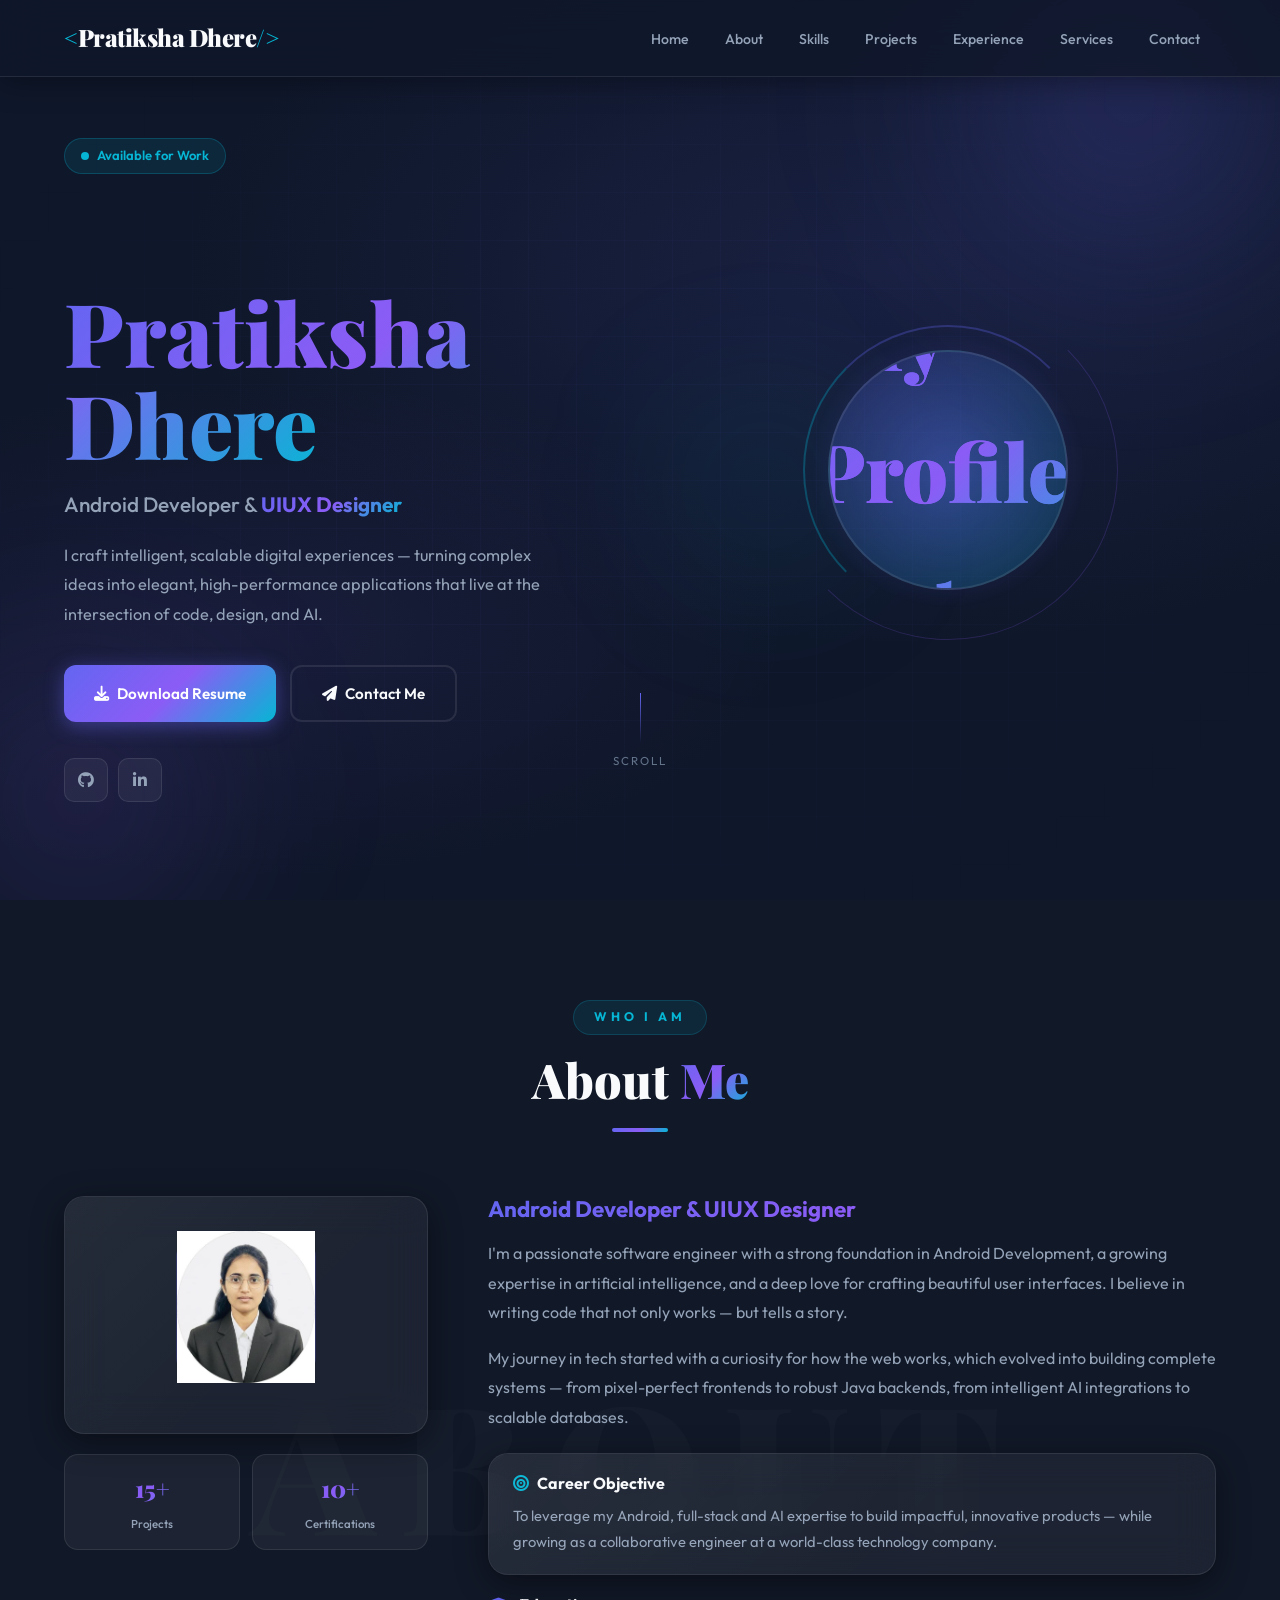
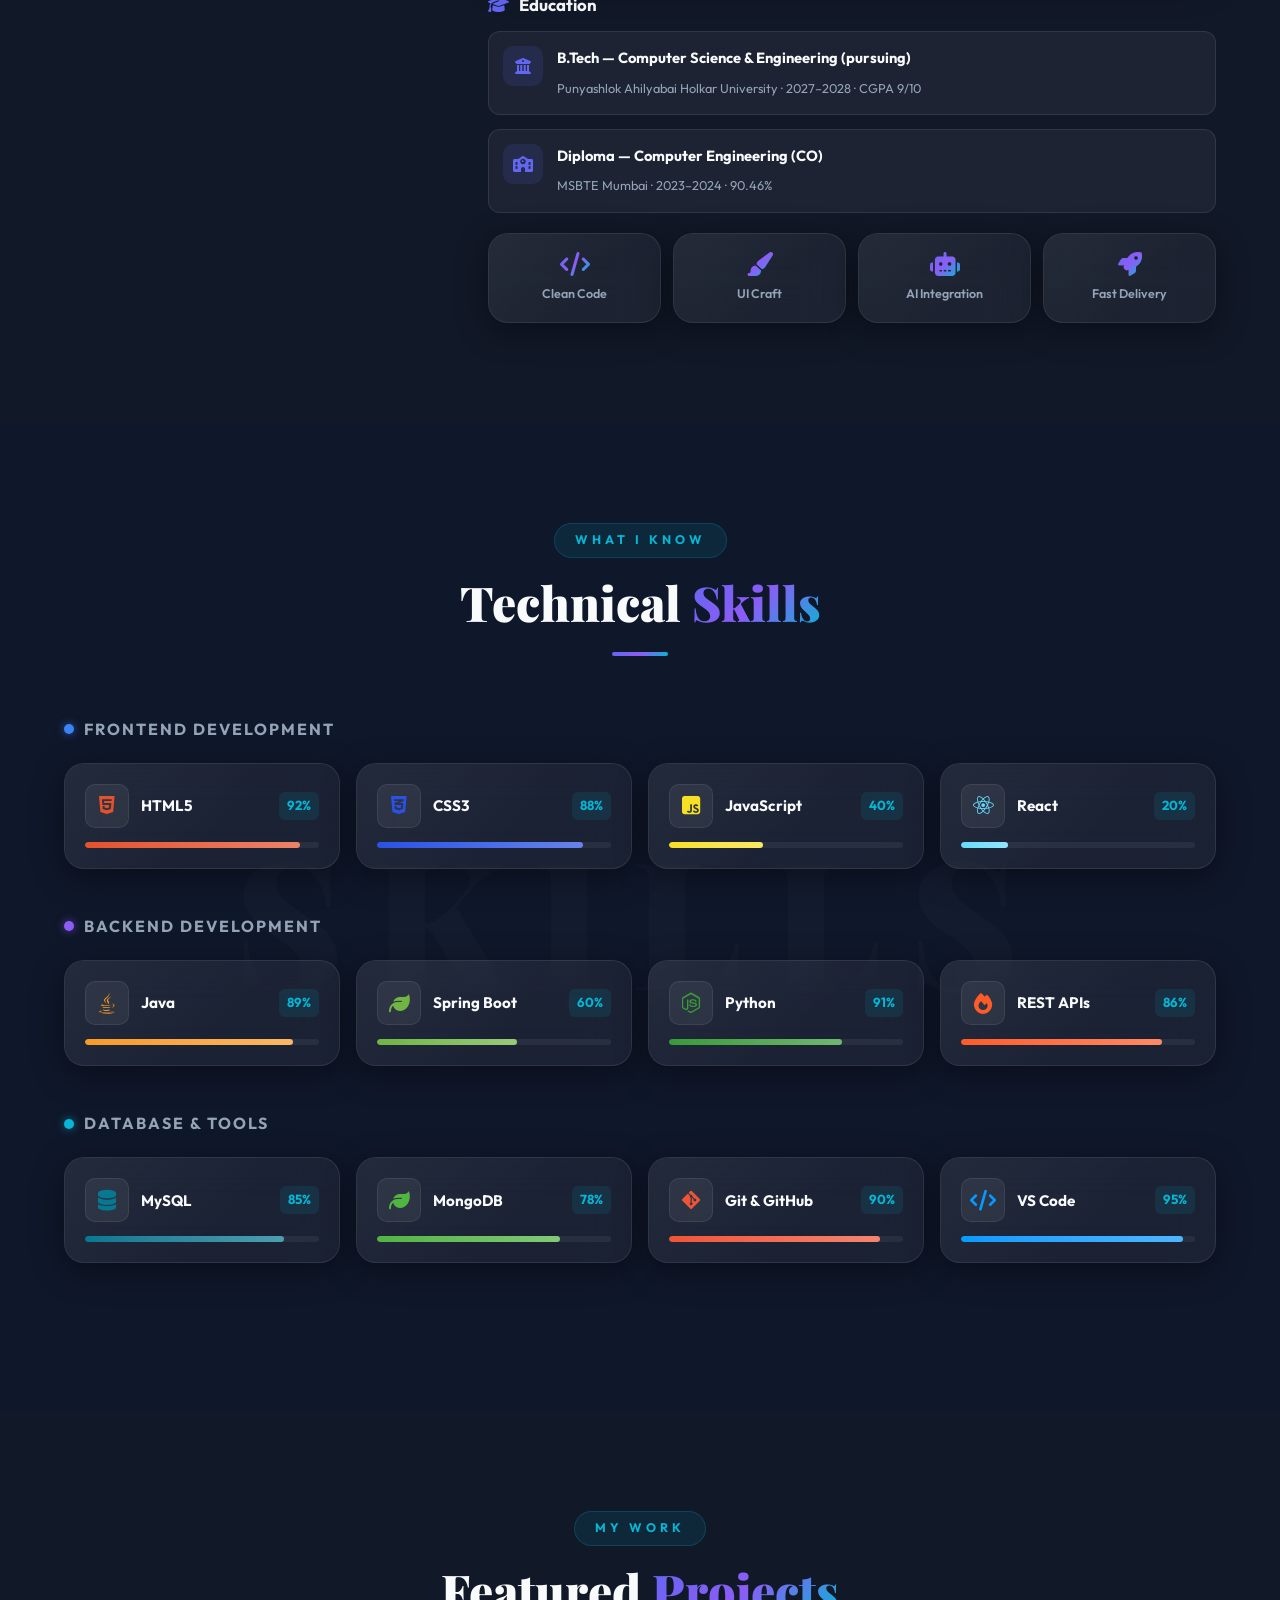
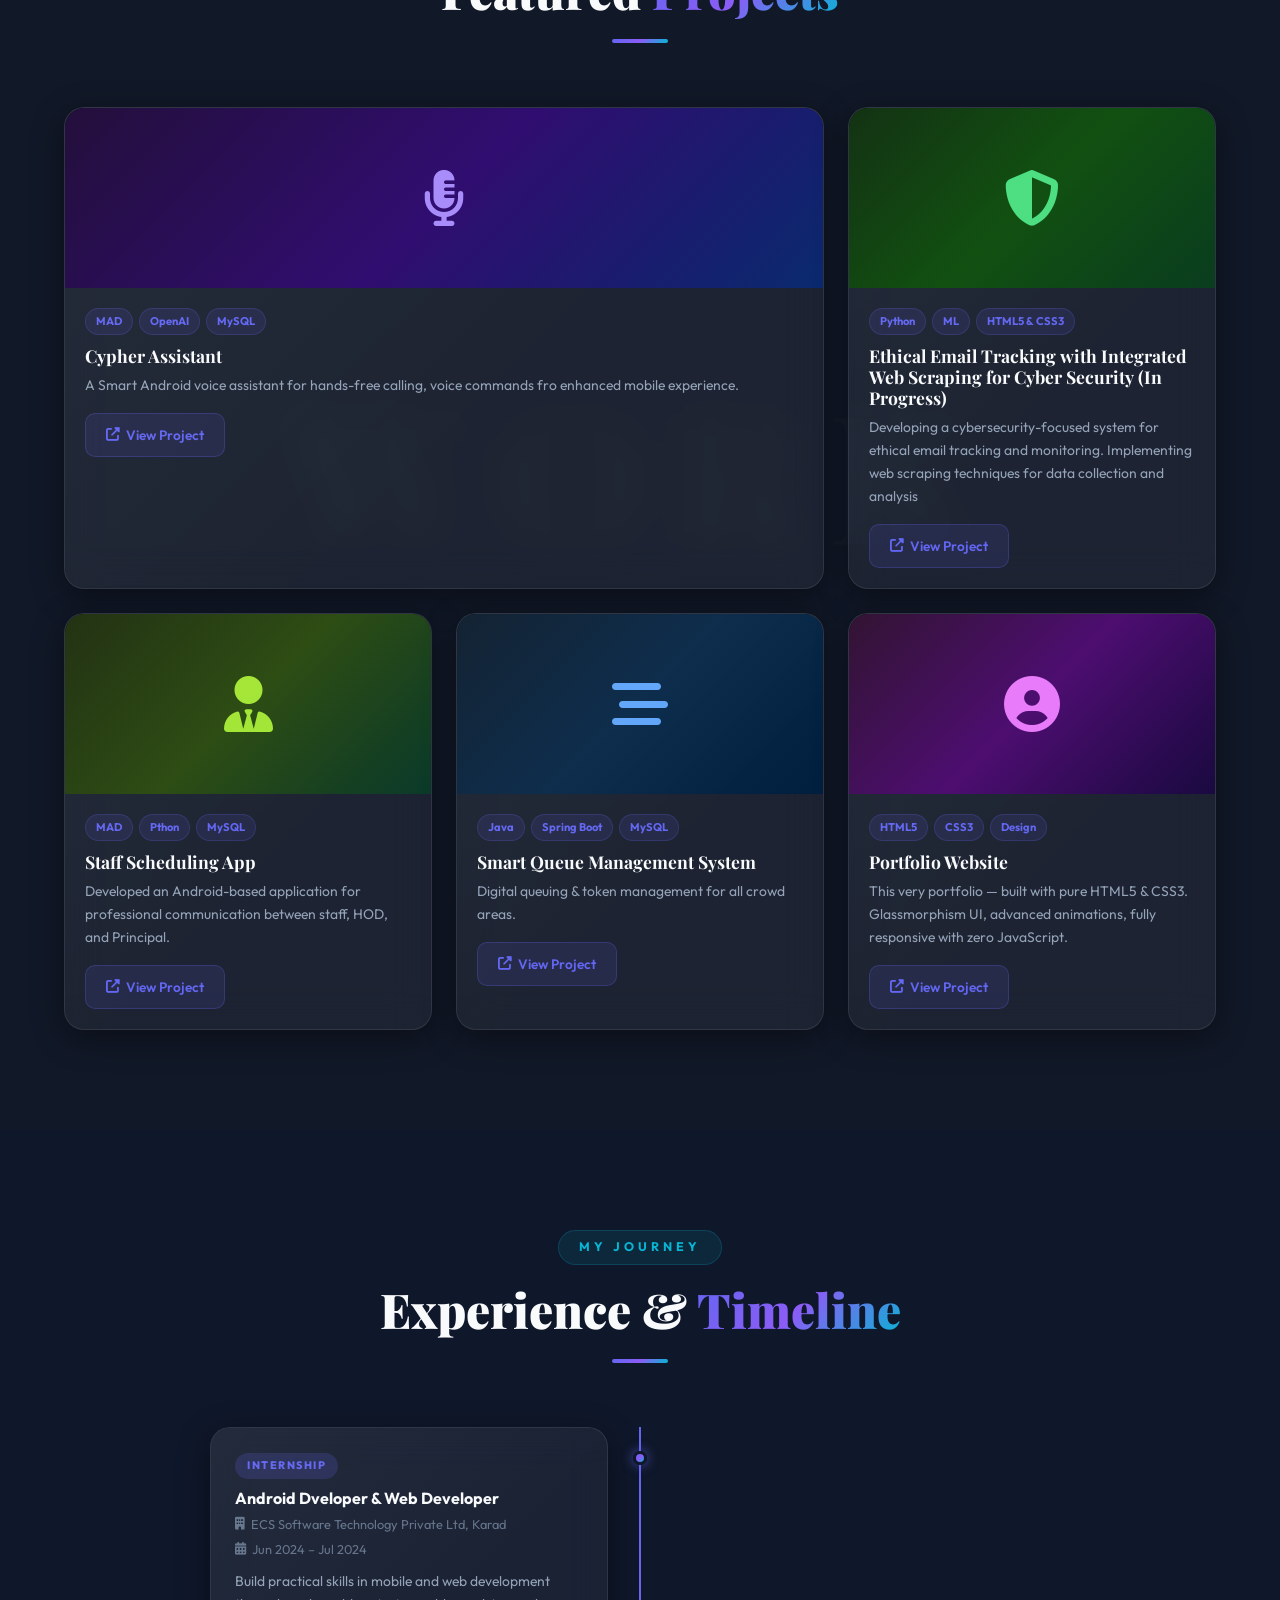
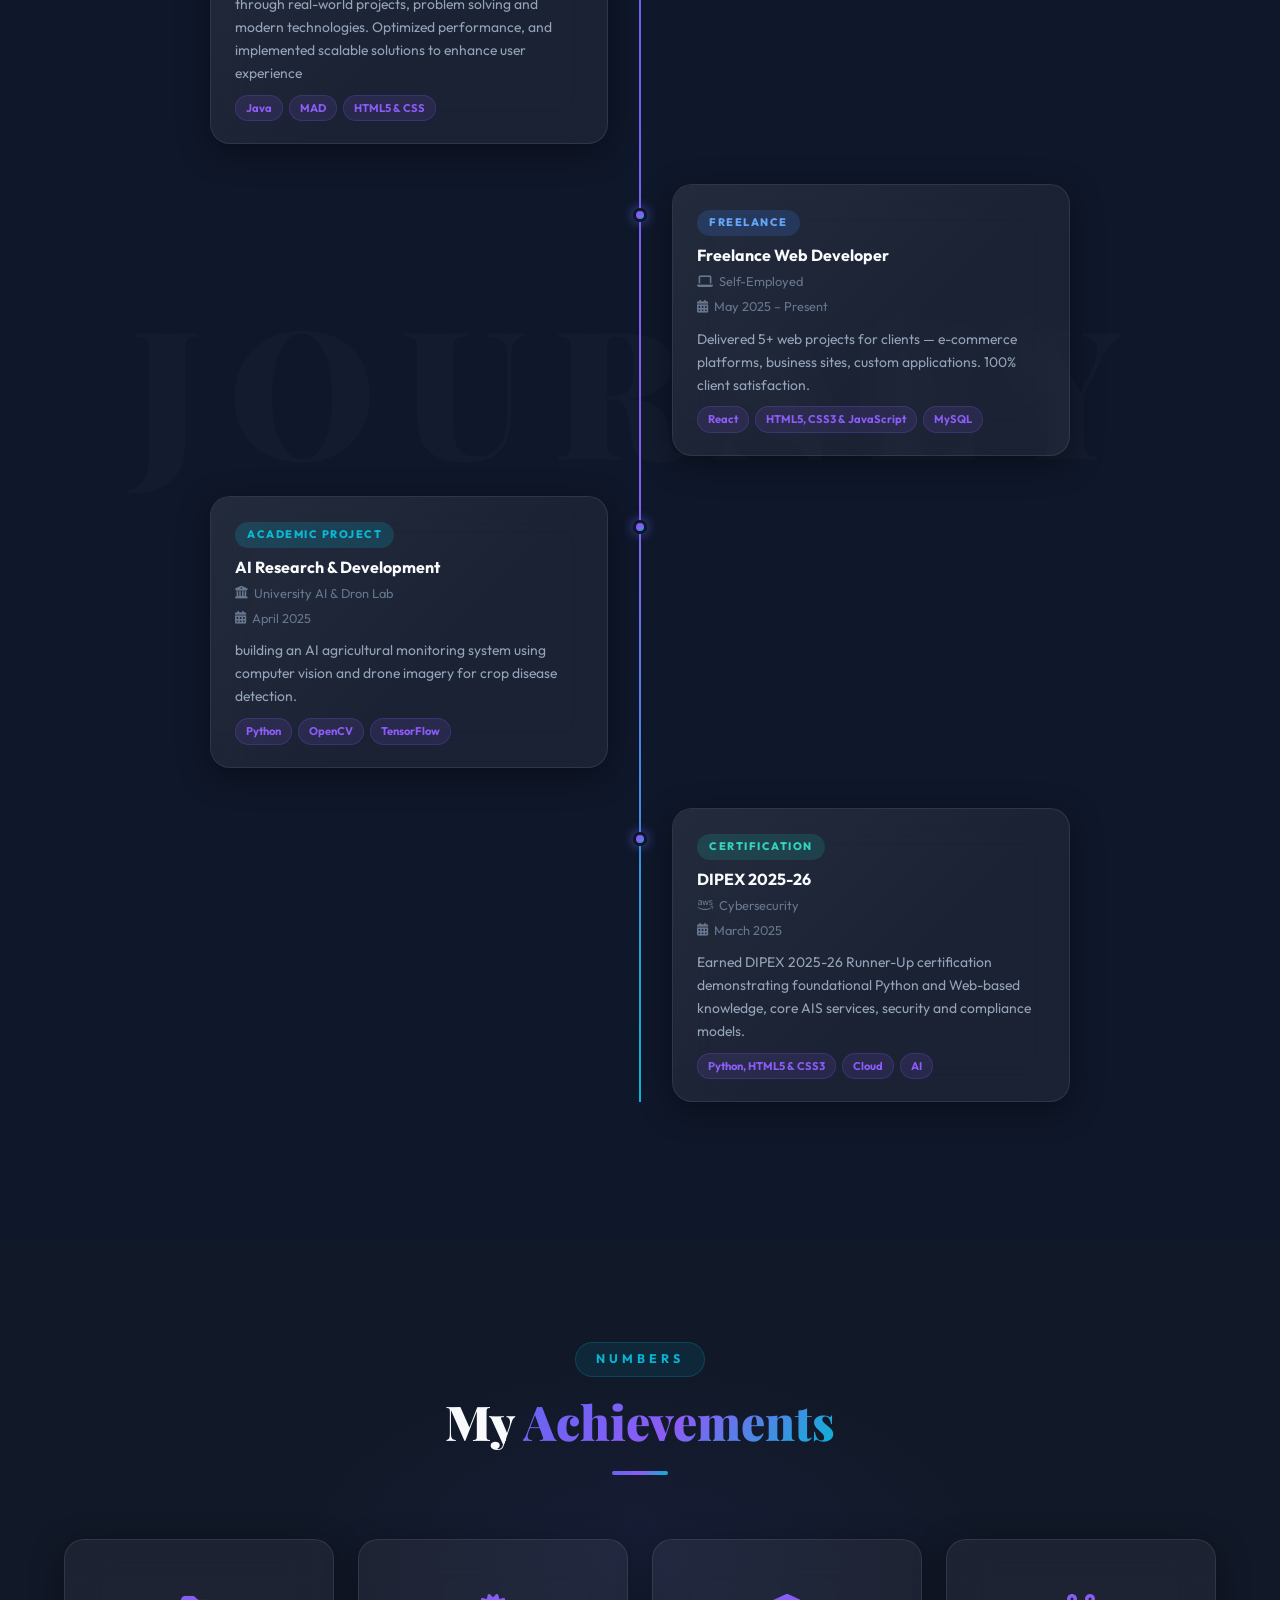
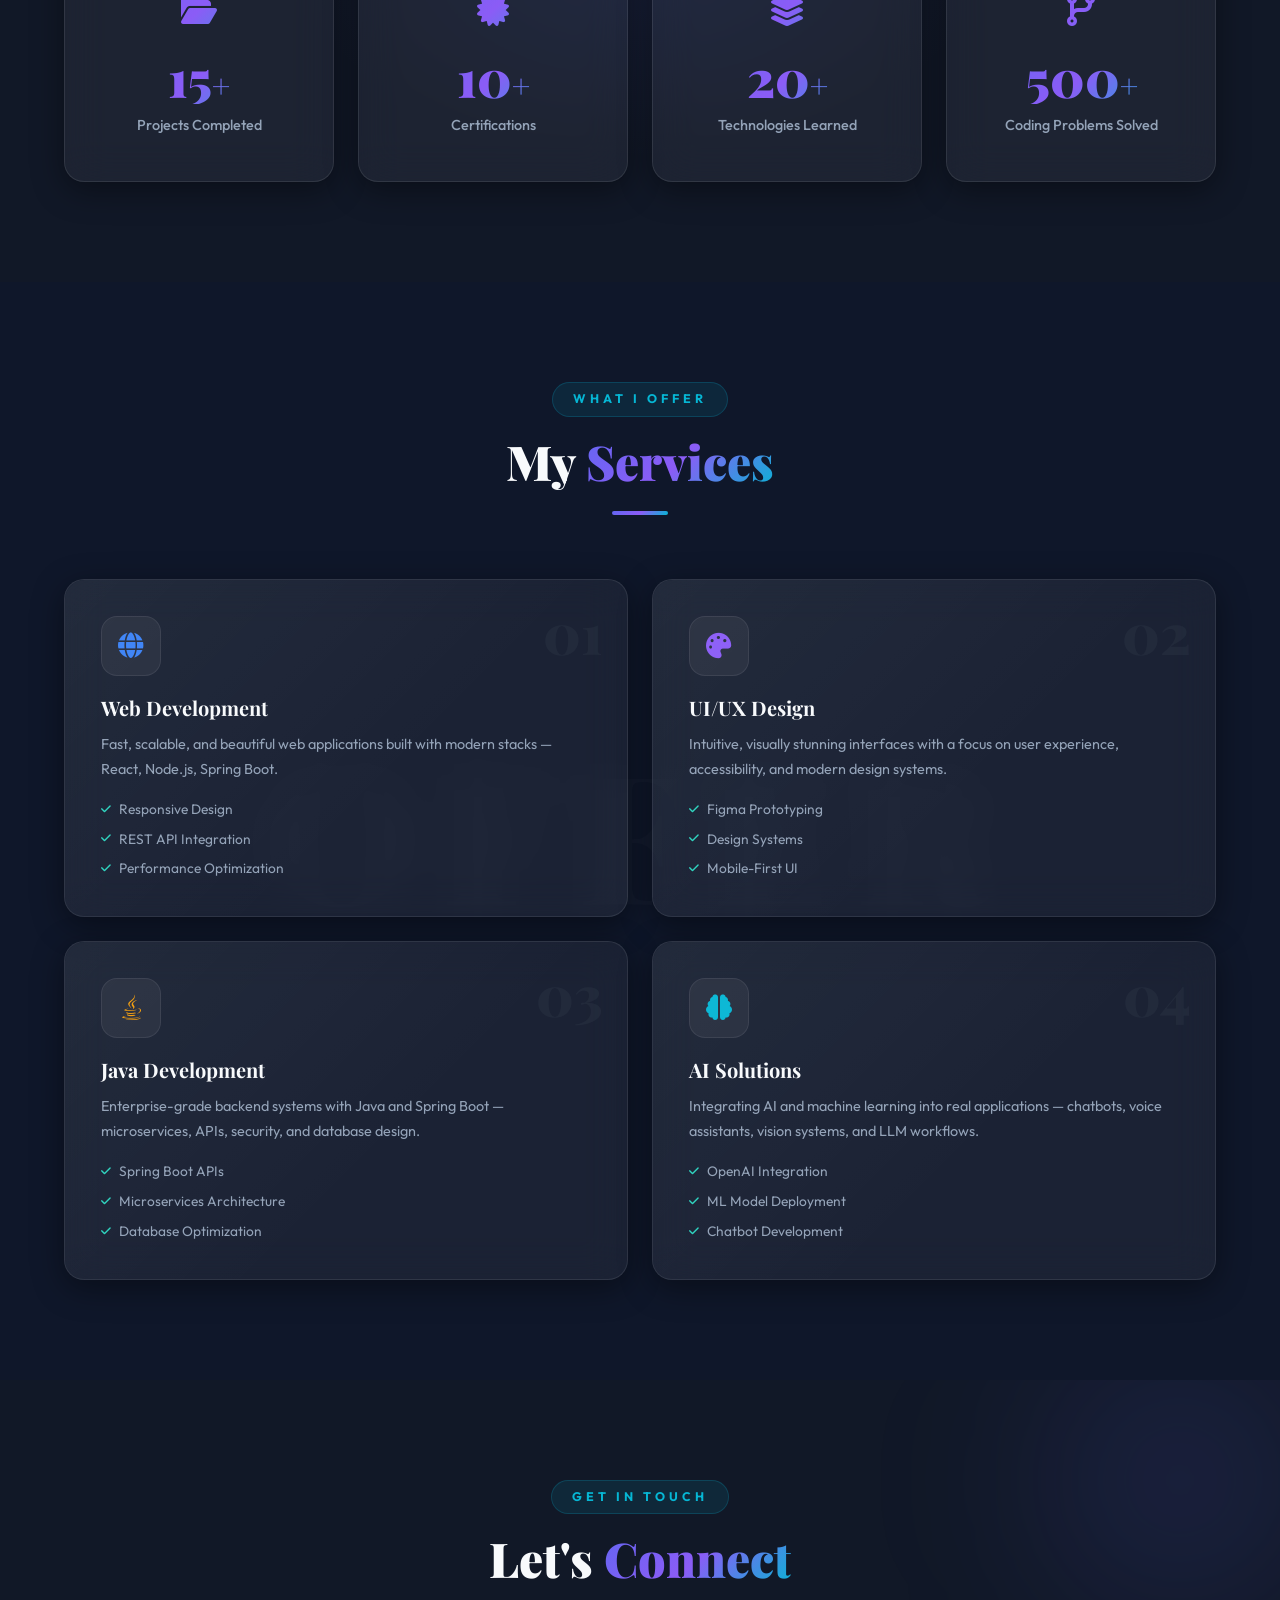
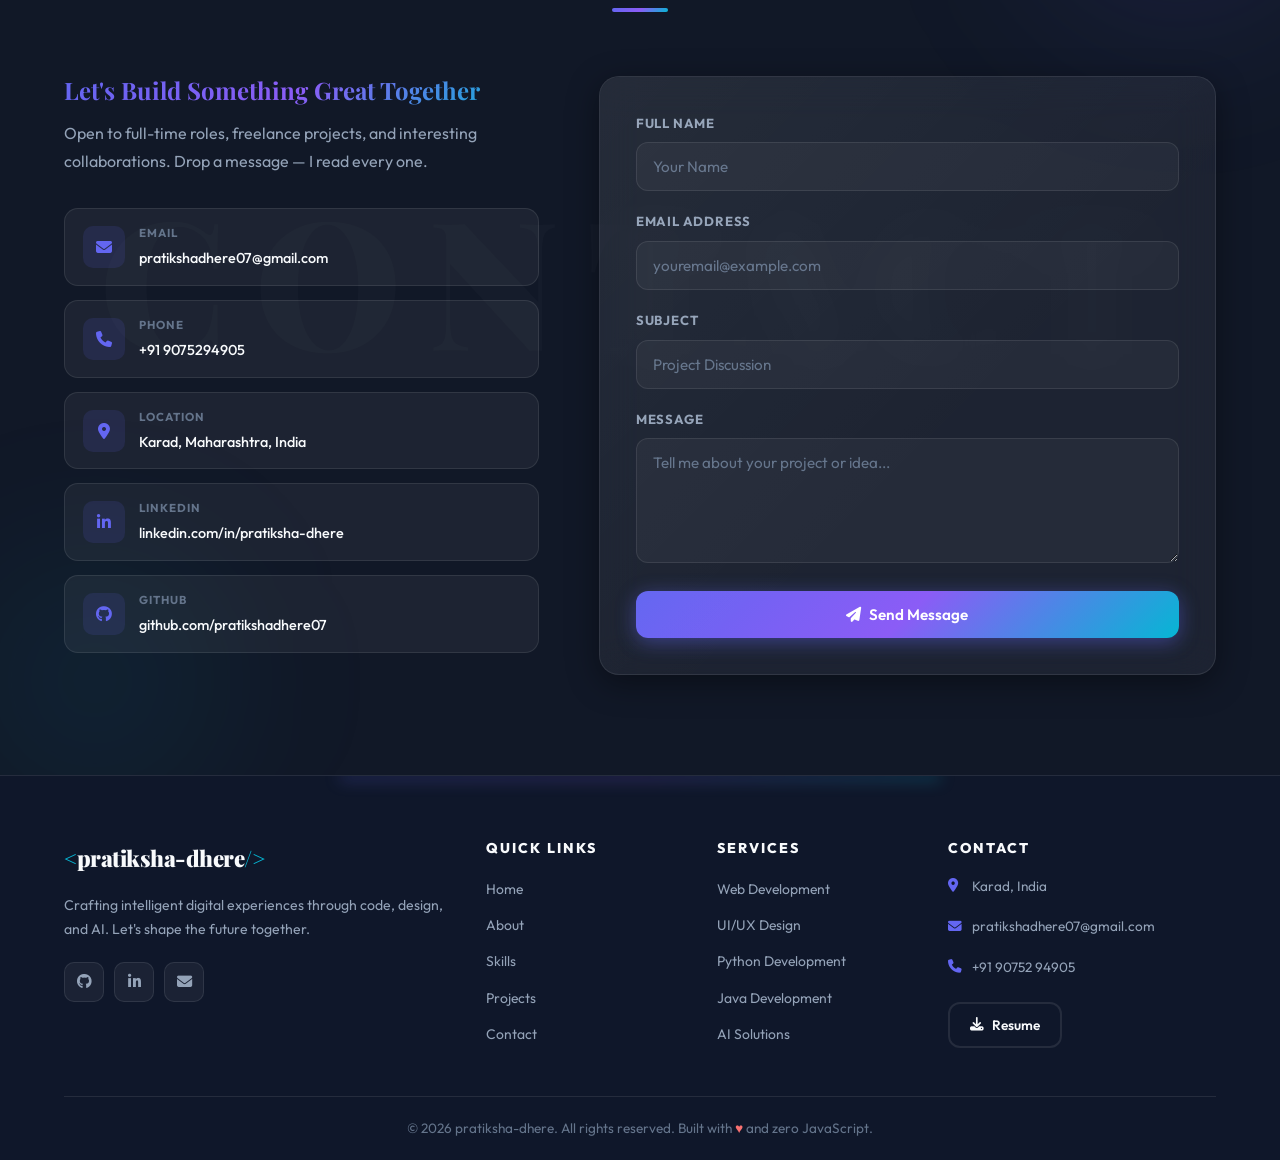
==== index.html @ 49fff2e5 "Initial portfolio commit" ====
<!DOCTYPE html>
<html lang="en">
<head>
  <meta charset="UTF-8" />
  <meta name="viewport" content="width=device-width, initial-scale=1.0" />
  <meta name="description" content="Personal Portfolio — Full Stack Developer, AI Enthusiast & UI/UX Designer" />
  <meta name="author" content="Your Name" />
  <title>Pratiksha Dhere — Developer Portfolio</title>

  <!-- Google Fonts: Playfair Display (display) + Outfit (body) -->
  <link rel="preconnect" href="https://fonts.googleapis.com" />
  <link rel="preconnect" href="https://fonts.gstatic.com" crossorigin />
  <link href="https://fonts.googleapis.com/css2?family=Playfair+Display:wght@400;700;900&family=Outfit:wght@300;400;500;600;700&display=swap" rel="stylesheet" />

  <!-- Font Awesome for icons -->
  <link rel="stylesheet" href="https://cdnjs.cloudflare.com/ajax/libs/font-awesome/6.5.0/css/all.min.css" />

  <link rel="stylesheet" href="css/style.css" />
</head>
<body>

  <!-- ╔═══════════════════════════════════════╗ -->
  <!-- ║           NAVIGATION BAR              ║ -->
  <!-- ╚═══════════════════════════════════════╝ -->

  <header class="navbar" id="navbar">
    <div class="nav-inner">
      <a href="#home" class="nav-logo">
        <span class="logo-sym">&lt;</span>Pratiksha Dhere<span class="logo-sym">/&gt;</span>
      </a>
      <nav>
        <ul class="nav-links">
          <li><a href="#home">Home</a></li>
          <li><a href="#about">About</a></li>
          <li><a href="#skills">Skills</a></li>
          <li><a href="#projects">Projects</a></li>
          <li><a href="#experience">Experience</a></li>
          <li><a href="#services">Services</a></li>
          <li><a href="#contact">Contact</a></li>
        </ul>
      </nav>
      <!-- CSS-only hamburger using checkbox trick -->
      <label class="hamburger-label" for="menu-toggle" aria-label="Toggle Menu">
        <span></span><span></span><span></span>
      </label>
      <input type="checkbox" id="menu-toggle" class="menu-toggle" />
      <nav class="mobile-nav">
        <ul>
          <li><a href="#home">Home</a></li>
          <li><a href="#about">About</a></li>
          <li><a href="#skills">Skills</a></li>
          <li><a href="#projects">Projects</a></li>
          <li><a href="#experience">Experience</a></li>
          <li><a href="#services">Services</a></li>
          <li><a href="#contact">Contact</a></li>
        </ul>
      </nav>
    </div>
  </header>


  <!-- ╔═══════════════════════════════════════╗ -->
  <!-- ║              HERO SECTION              ║ -->
  <!-- ╚═══════════════════════════════════════╝ -->

  <section id="home" class="hero">
    <!-- Decorative orbs -->
    <div class="orb orb-1"></div>
    <div class="orb orb-2"></div>
    <div class="orb orb-3"></div>
    <div class="grid-overlay"></div>

    <div class="hero-inner">
      <!-- Left content -->
      <div class="hero-text">
        <span class="hero-tag">
          <span class="tag-dot"></span> Available for Work
        </span>
        <h1 class="hero-name">
          <br /><span class="name-accent">Pratiksha Dhere</span>
        </h1>
        <p class="hero-title">
          Android Developer &amp; <span class="title-highlight">UIUX Designer</span>
        </p>
        <p class="hero-bio">
          I craft intelligent, scalable digital experiences — turning complex ideas into elegant, high-performance applications that live at the intersection of code, design, and AI.
        </p>
        <div class="hero-btns">
          <a href="assets/resume/resume.pdf" download class="btn btn-primary">
            <i class="fas fa-download"></i> Download Resume
          </a>
          <a href="#contact" class="btn btn-outline">
            <i class="fas fa-paper-plane"></i> Contact Me
          </a>
        </div>
        <div class="hero-socials">
          <a href="https://github.com/pratikshadhere07" target="_blank" class="social-icon" aria-label="GitHub">
            <i class="fab fa-github"></i>
          </a>
          <a href="linkedin.com/in/pratiksha-dhere" target="_blank" class="social-icon" aria-label="LinkedIn">
            <i class="fab fa-linkedin-in"></i>
          </a>
        </div>
      </div>

      <!-- Right: profile image -->
      <div class="hero-img-wrap">
        <div class="hero-ring hero-ring-1"></div>
        <div class="hero-ring hero-ring-2"></div>
        <div class="hero-img-glow"></div>
        <div class="hero-avatar">
          <div class="avatar-initials">
            <img src="profile.jpeg" alt="My Profile Picture"
          </div>
        </div>
        
      </div>
    </div>

    <div class="scroll-indicator">
      <div class="scroll-line"></div>
      <span>Scroll</span>
    </div>
  </section>


  <!-- ╔═══════════════════════════════════════╗ -->
  <!-- ║             ABOUT SECTION              ║ -->
  <!-- ╚═══════════════════════════════════════╝ -->


  <section id="about" class="section about-section">
    <div class="section-bg-text">ABOUT</div>
    <div class="container">
      <div class="section-header">
        <span class="section-eyebrow">Who I Am</span>
        <h2 class="section-title">About <span class="grad-text">Me</span></h2>
        <div class="title-line"></div>
      </div>

      <div class="about-grid">
        <!-- Left: avatar card -->
        <div class="about-card-wrap">
          <div class="about-avatar-card glass-card">
            <div class="about-avatar-inner">
              <img src="assets/images/profile.jpeg" alt="profile-pic">
            </div>
            <div class="about-avatar-glow"></div>
          </div>
          <div class="about-stats">
            <div class="stat-pill"><strong>15+</strong><span>Projects</span></div>
            <div class="stat-pill"><strong>10+</strong><span>Certifications</span></div>
          </div>
        </div>

        <!-- Right: text content -->
        <div class="about-content">
          <h3 class="about-subtitle">Android Developer &amp; UIUX Designer</h3>
          <p class="about-para">
            I'm a passionate software engineer with a strong foundation in Android Development, a growing expertise in artificial intelligence, and a deep love for crafting beautiful user interfaces. I believe in writing code that not only works — but tells a story.
          </p>
          <p class="about-para">
            My journey in tech started with a curiosity for how the web works, which evolved into building complete systems — from pixel-perfect frontends to robust Java backends, from intelligent AI integrations to scalable databases.
          </p>

          <div class="career-box glass-card">
            <h4><i class="fas fa-bullseye" style="color:var(--accent)"></i> Career Objective</h4>
            <p>To leverage my Android, full-stack and AI expertise to build impactful, innovative products — while growing as a collaborative engineer at a world-class technology company.</p>
          </div>

          <div class="edu-block">
            <h4 class="block-title"><i class="fas fa-graduation-cap"></i> Education</h4>
            <div class="edu-item">
              <div class="edu-icon"><i class="fas fa-university"></i></div>
              <div>
                <strong>B.Tech — Computer Science &amp; Engineering (pursuing) </strong>
                <span>Punyashlok Ahilyabai Holkar University · 2027–2028 · CGPA 9/10</span>
              </div>
            </div>
            <div class="edu-item">
              <div class="edu-icon"><i class="fas fa-school"></i></div>
              <div>
                <strong>Diploma — Computer Engineering (CO)</strong>
                <span>MSBTE Mumbai · 2023–2024 · 90.46%</span>
              </div>
            </div>
          </div>

          <!-- Highlight cards -->
          <div class="highlight-cards">
            <div class="hl-card glass-card">
              <i class="fas fa-code"></i>
              <span>Clean Code</span>
            </div>
            <div class="hl-card glass-card">
              <i class="fas fa-paint-brush"></i>
              <span>UI Craft</span>
            </div>
            <div class="hl-card glass-card">
              <i class="fas fa-robot"></i>
              <span>AI Integration</span>
            </div>
            <div class="hl-card glass-card">
              <i class="fas fa-rocket"></i>
              <span>Fast Delivery</span>
            </div>
          </div>
        </div>
      </div>
    </div>
  </section>


  <!-- ╔═══════════════════════════════════════╗ -->
  <!-- ║             SKILLS SECTION             ║ -->
  <!-- ╚═══════════════════════════════════════╝ -->


  <section id="skills" class="section skills-section">
    <div class="section-bg-text">SKILLS</div>
    <div class="container">
      <div class="section-header">
        <span class="section-eyebrow">What I Know</span>
        <h2 class="section-title">Technical <span class="grad-text">Skills</span></h2>
        <div class="title-line"></div>
      </div>

      <!-- Frontend -->
      <div class="skill-group">
        <h3 class="skill-group-title">
          <span class="group-dot dot-blue"></span> Frontend Development
        </h3>
        <div class="skills-grid">

          <div class="skill-card glass-card">
            <div class="skill-top">
              <div class="skill-icon-wrap" style="--ic:#e44d26"><i class="fab fa-html5"></i></div>
              <span class="skill-name">HTML5</span>
              <span class="skill-pct">92%</span>
            </div>
            <div class="skill-bar-wrap">
              <div class="skill-bar" style="--w:92%;--c:#e44d26"></div>
            </div>
          </div>

          <div class="skill-card glass-card">
            <div class="skill-top">
              <div class="skill-icon-wrap" style="--ic:#264de4"><i class="fab fa-css3-alt"></i></div>
              <span class="skill-name">CSS3</span>
              <span class="skill-pct">88%</span>
            </div>
            <div class="skill-bar-wrap">
              <div class="skill-bar" style="--w:88%;--c:#264de4"></div>
            </div>
          </div>

          <div class="skill-card glass-card">
            <div class="skill-top">
              <div class="skill-icon-wrap" style="--ic:#f7df1e"><i class="fab fa-js-square"></i></div>
              <span class="skill-name">JavaScript</span>
              <span class="skill-pct">40%</span>
            </div>
            <div class="skill-bar-wrap">
              <div class="skill-bar" style="--w:40%;--c:#f7df1e"></div>
            </div>
          </div>

          <div class="skill-card glass-card">
            <div class="skill-top">
              <div class="skill-icon-wrap" style="--ic:#61dafb"><i class="fab fa-react"></i></div>
              <span class="skill-name">React</span>
              <span class="skill-pct">20%</span>
            </div>
            <div class="skill-bar-wrap">
              <div class="skill-bar" style="--w:20%;--c:#61dafb"></div>
            </div>
          </div>

        </div>
      </div>

      <!-- Backend -->
      <div class="skill-group">
        <h3 class="skill-group-title">
          <span class="group-dot dot-purple"></span> Backend Development
        </h3>
        <div class="skills-grid">

          <div class="skill-card glass-card">
            <div class="skill-top">
              <div class="skill-icon-wrap" style="--ic:#f89820"><i class="fab fa-java"></i></div>
              <span class="skill-name">Java</span>
              <span class="skill-pct">89%</span>
            </div>
            <div class="skill-bar-wrap">
              <div class="skill-bar" style="--w:89%;--c:#f89820"></div>
            </div>
          </div>

          <div class="skill-card glass-card">
            <div class="skill-top">
              <div class="skill-icon-wrap" style="--ic:#6db33f"><i class="fas fa-leaf"></i></div>
              <span class="skill-name">Spring Boot</span>
              <span class="skill-pct">60%</span>
            </div>
            <div class="skill-bar-wrap">
              <div class="skill-bar" style="--w:60%;--c:#6db33f"></div>
            </div>
          </div>

          <div class="skill-card glass-card">
            <div class="skill-top">
              <div class="skill-icon-wrap" style="--ic:#339933"><i class="fab fa-node-js"></i></div>
              <span class="skill-name">Python</span>
              <span class="skill-pct">91%</span>
            </div>
            <div class="skill-bar-wrap">
              <div class="skill-bar" style="--w:74%;--c:#339933"></div>
            </div>
          </div>

          <div class="skill-card glass-card">
            <div class="skill-top">
              <div class="skill-icon-wrap" style="--ic:#ff5722"><i class="fas fa-fire"></i></div>
              <span class="skill-name">REST APIs</span>
              <span class="skill-pct">86%</span>
            </div>
            <div class="skill-bar-wrap">
              <div class="skill-bar" style="--w:86%;--c:#ff5722"></div>
            </div>
          </div>

        </div>
      </div>

      <!-- Database -->
      <div class="skill-group">
        <h3 class="skill-group-title">
          <span class="group-dot dot-cyan"></span> Database &amp; Tools
        </h3>
        <div class="skills-grid">

          <div class="skill-card glass-card">
            <div class="skill-top">
              <div class="skill-icon-wrap" style="--ic:#00758f"><i class="fas fa-database"></i></div>
              <span class="skill-name">MySQL</span>
              <span class="skill-pct">85%</span>
            </div>
            <div class="skill-bar-wrap">
              <div class="skill-bar" style="--w:85%;--c:#00758f"></div>
            </div>
          </div>

          <div class="skill-card glass-card">
            <div class="skill-top">
              <div class="skill-icon-wrap" style="--ic:#4db33d"><i class="fas fa-leaf"></i></div>
              <span class="skill-name">MongoDB</span>
              <span class="skill-pct">78%</span>
            </div>
            <div class="skill-bar-wrap">
              <div class="skill-bar" style="--w:78%;--c:#4db33d"></div>
            </div>
          </div>

          <div class="skill-card glass-card">
            <div class="skill-top">
              <div class="skill-icon-wrap" style="--ic:#f05032"><i class="fab fa-git-alt"></i></div>
              <span class="skill-name">Git &amp; GitHub</span>
              <span class="skill-pct">90%</span>
            </div>
            <div class="skill-bar-wrap">
              <div class="skill-bar" style="--w:90%;--c:#f05032"></div>
            </div>
          </div>

          <div class="skill-card glass-card">
            <div class="skill-top">
              <div class="skill-icon-wrap" style="--ic:#0098ff"><i class="fas fa-code"></i></div>
              <span class="skill-name">VS Code</span>
              <span class="skill-pct">95%</span>
            </div>
            <div class="skill-bar-wrap">
              <div class="skill-bar" style="--w:95%;--c:#0098ff"></div>
            </div>
          </div>

        </div>
      </div>

    </div>
  </section>


  <!-- ╔═══════════════════════════════════════╗ -->
  <!-- ║            PROJECTS SECTION            ║ -->
  <!-- ╚═══════════════════════════════════════╝ -->

  
  <section id="projects" class="section projects-section">
    <div class="section-bg-text">WORK</div>
    <div class="container">
      <div class="section-header">
        <span class="section-eyebrow">My Work</span>
        <h2 class="section-title">Featured <span class="grad-text">Projects</span></h2>
        <div class="title-line"></div>
      </div>

      <div class="projects-grid">

        <!-- Project 1 -->
        <div class="project-card glass-card project-card--featured" data-project="0" tabindex="0" role="button" aria-haspopup="dialog" aria-label="View details for Cypher Assistant">
          <div class="proj-thumb proj-thumb--ai">
            <i class="fas fa-microphone-alt"></i>
            <div class="proj-thumb-glow"></div>
          </div>
          <div class="proj-body">
            <div class="proj-tags">
              <span class="ptag">MAD</span>
              <span class="ptag">OpenAI</span>
              <span class="ptag">MySQL</span>
            </div>
            <h3 class="proj-title">Cypher Assistant</h3>
            <p class="proj-desc">A Smart Android voice assistant for hands-free calling, voice commands fro enhanced mobile experience.</p>
            <a href="#project-modal" class="btn btn-proj" data-project="0" aria-label="View Cypher Assistant project details">
              <i class="fas fa-external-link-alt"></i> View Project
            </a>
          </div>
        </div>

        <!-- Project 2 -->
        <div class="project-card glass-card" data-project="1" tabindex="0" role="button" aria-haspopup="dialog" aria-label="View details for Ethical Email Tracking">
          <div class="proj-thumb proj-thumb--shield">
            <i class="fas fa-shield-alt"></i>
            <div class="proj-thumb-glow"></div>
          </div>
          <div class="proj-body">
            <div class="proj-tags">
              <span class="ptag">Python</span>
              <span class="ptag">ML</span>
              <span class="ptag">HTML5 &amp; CSS3</span>
            </div>
            <h3 class="proj-title">Ethical Email Tracking with Integrated Web Scraping for Cyber Security (In Progress)</h3>
            <p class="proj-desc">Developing a cybersecurity-focused system for ethical email tracking and monitoring. Implementing web scraping techniques for data collection and analysis</p>
            <a href="#project-modal" class="btn btn-proj" data-project="1" aria-label="View Ethical Email Tracking project details">
              <i class="fas fa-external-link-alt"></i> View Project
            </a>
          </div>
        </div>

        <!-- Project 4 -->
        <div class="project-card glass-card" data-project="2" tabindex="0" role="button" aria-haspopup="dialog" aria-label="View details for Staff Scheduling App">
          <div class="proj-thumb proj-thumb--drone">
            <i class="fas fa-user-tie"></i>
            <div class="proj-thumb-glow"></div>
          </div>
          <div class="proj-body">
            <div class="proj-tags">
              <span class="ptag">MAD</span>
              <span class="ptag">Pthon</span>
              <span class="ptag">MySQL</span>
            </div>
            <h3 class="proj-title">Staff Scheduling App</h3>
            <p class="proj-desc">Developed an Android-based application for professional communication between staff, HOD, and Principal.</p>
            <a href="#project-modal" class="btn btn-proj" data-project="2" aria-label="View Staff Scheduling App project details">
              <i class="fas fa-external-link-alt"></i> View Project
            </a>
          </div>
        </div>

        <!-- Project 5 -->
        <div class="project-card glass-card" data-project="3" tabindex="0" role="button" aria-haspopup="dialog" aria-label="View details for Smart Queue Management System">
          <div class="proj-thumb proj-thumb--hospital">
            <i class="fas fa-stream"></i>
            <div class="proj-thumb-glow"></div>
          </div>
          <div class="proj-body">
            <div class="proj-tags">
              <span class="ptag">Java</span>
              <span class="ptag">Spring Boot</span>
              <span class="ptag">MySQL</span>
            </div>
            <h3 class="proj-title">Smart Queue Management System</h3>
            <p class="proj-desc">Digital queuing &amp; token management for all crowd areas.</p>
            <a href="#project-modal" class="btn btn-proj" data-project="3" aria-label="View Smart Queue Management System project details">
              <i class="fas fa-external-link-alt"></i> View Project
            </a>
          </div>
        </div>

        <!-- Project 6 -->
        <div class="project-card glass-card" data-project="4" tabindex="0" role="button" aria-haspopup="dialog" aria-label="View details for Portfolio Website">
          <div class="proj-thumb proj-thumb--portfolio">
            <i class="fas fa-user-circle"></i>
            <div class="proj-thumb-glow"></div>
          </div>
          <div class="proj-body">
            <div class="proj-tags">
              <span class="ptag">HTML5</span>
              <span class="ptag">CSS3</span>
              <span class="ptag">Design</span>
            </div>
            <h3 class="proj-title">Portfolio Website</h3>
            <p class="proj-desc">This very portfolio — built with pure HTML5 &amp; CSS3. Glassmorphism UI, advanced animations, fully responsive with zero JavaScript.</p>
            <a href="#project-modal" class="btn btn-proj" data-project="4" aria-label="View Portfolio Website project details">
              <i class="fas fa-external-link-alt"></i> View Project
            </a>
          </div>
        </div>

      </div>

      <!-- Interactive Project Details Popup Modal -->
      <div id="project-modal" class="project-modal" role="dialog" aria-modal="true" aria-hidden="true" aria-labelledby="modal-proj-title">
        <div class="project-modal-backdrop" id="modal-backdrop" aria-label="Close modal overlay"></div>
        <div class="project-modal-dialog glass-card" id="modal-dialog">
          
          <!-- Close Button -->
          <button type="button" class="modal-close-btn" id="modal-close-btn" aria-label="Close project details">
            <i class="fas fa-times"></i>
          </button>

          <!-- Top Media Showcase with Preview Image -->
          <div class="modal-media-wrap">
            <img id="modal-proj-img" class="modal-proj-img" src="assets/images/project-cypher.svg" alt="Project preview screenshot" />
            <div class="modal-media-overlay"></div>
            <span id="modal-proj-category" class="modal-category-badge">Android App</span>
          </div>

          <!-- Modal Scrollable Body -->
          <div class="modal-body-content">
            
            <!-- Header Block -->
            <div class="modal-header-block">
              <div id="modal-proj-tags" class="proj-tags modal-tags-list"></div>
              <h2 id="modal-proj-title" class="modal-proj-title font-display">Project Title</h2>
              <p id="modal-proj-desc" class="modal-proj-desc">Short description of the project.</p>
            </div>

            <!-- Problem Statement & Solution Grid -->
            <div class="modal-case-study-grid">
              <div class="case-card case-problem">
                <div class="case-card-header">
                  <div class="case-icon-wrap icon-problem"><i class="fas fa-exclamation-triangle"></i></div>
                  <h4>Problem Statement</h4>
                </div>
                <p id="modal-proj-problem">Problem description.</p>
              </div>

              <div class="case-card case-solution">
                <div class="case-card-header">
                  <div class="case-icon-wrap icon-solution"><i class="fas fa-lightbulb"></i></div>
                  <h4>The Solution</h4>
                </div>
                <p id="modal-proj-solution">Solution description.</p>
              </div>
            </div>

            <!-- Key Features Section -->
            <div class="modal-section-block">
              <h4 class="modal-block-title">
                <i class="fas fa-star grad-text"></i> Key Features
              </h4>
              <ul id="modal-proj-features" class="modal-features-list"></ul>
            </div>

            <!-- Technologies Used Section -->
            <div class="modal-section-block">
              <h4 class="modal-block-title">
                <i class="fas fa-layer-group grad-text"></i> Technologies Used
              </h4>
              <div id="modal-proj-tech" class="modal-tech-grid"></div>
            </div>

            <!-- Action Buttons Footer -->
            <div class="modal-actions-footer">
              <a id="modal-page-link" href="project-ai-assistant.html" class="btn btn-outline modal-action-btn">
                <i class="fas fa-file-alt"></i> <span>Detailed Report</span>
              </a>
              <a id="modal-github-link" href="#" target="_blank" rel="noopener noreferrer" class="btn btn-outline modal-action-btn">
                <i class="fab fa-github"></i> <span>GitHub</span>
              </a>
              <a id="modal-demo-link" href="#" target="_blank" rel="noopener noreferrer" class="btn btn-primary modal-action-btn">
                <i class="fas fa-external-link-alt"></i> <span id="modal-demo-label">Live Demo</span>
              </a>
            </div>

          </div>
        </div>
      </div>
    </div>
  </section>


  <!-- ╔═══════════════════════════════════════╗ -->
  <!-- ║           EXPERIENCE SECTION           ║ -->
  <!-- ╚═══════════════════════════════════════╝ -->

  <section id="experience" class="section experience-section">
    <div class="section-bg-text">JOURNEY</div>
    <div class="container">
      <div class="section-header">
        <span class="section-eyebrow">My Journey</span>
        <h2 class="section-title">Experience &amp; <span class="grad-text">Timeline</span></h2>
        <div class="title-line"></div>
      </div>

      <div class="timeline">

        <div class="tl-item tl-left">
          <div class="tl-content glass-card">
            <span class="tl-badge badge-intern">Internship</span>
            <h3>Android Dveloper & Web Developer</h3>
            <p class="tl-org"><i class="fas fa-building"></i>ECS Software Technology Private Ltd, Karad</p>
            <p class="tl-date"><i class="fas fa-calendar-alt"></i> Jun 2024 – Jul 2024</p>
            <p class="tl-desc">Build practical skills in mobile and web development through real-world projects, problem solving and modern technologies. Optimized performance, and implemented scalable solutions to enhance user experience</p>
            <div class="tl-tags">
              <span>Java</span><span>MAD</span><span>HTML5 & CSS</span>
            </div>
          </div>
          <div class="tl-dot"></div>
        </div>

        <div class="tl-item tl-right">
          <div class="tl-dot"></div>
          <div class="tl-content glass-card">
            <span class="tl-badge badge-free">Freelance</span>
            <h3>Freelance Web Developer</h3>
            <p class="tl-org"><i class="fas fa-laptop"></i> Self-Employed</p>
            <p class="tl-date"><i class="fas fa-calendar-alt"></i> May 2025 – Present</p>
            <p class="tl-desc">Delivered 5+ web projects for clients — e-commerce platforms, business sites, custom applications. 100% client satisfaction.</p>
            <div class="tl-tags">
              <span>React</span><span>HTML5, CSS3 & JavaScript</span><span>MySQL</span>
            </div>
          </div>
        </div>

        <div class="tl-item tl-left">
          <div class="tl-content glass-card">
            <span class="tl-badge badge-proj">Academic Project</span>
            <h3>AI Research &amp; Development</h3>
            <p class="tl-org"><i class="fas fa-university"></i> University AI & Dron Lab</p>
            <p class="tl-date"><i class="fas fa-calendar-alt"></i> April 2025 </p>
            <p class="tl-desc">building an AI agricultural monitoring system using computer vision and drone imagery for crop disease detection.</p>
            <div class="tl-tags">
              <span>Python</span><span>OpenCV</span><span>TensorFlow</span>
            </div>
          </div>
          <div class="tl-dot"></div>
        </div>

        <div class="tl-item tl-right">
          <div class="tl-dot"></div>
          <div class="tl-content glass-card">
            <span class="tl-badge badge-cert">Certification</span>
            <h3>DIPEX 2025-26</h3>
            <p class="tl-org"><i class="fab fa-aws"></i>Cybersecurity</p>
            <p class="tl-date"><i class="fas fa-calendar-alt"></i> March 2025</p>
            <p class="tl-desc">Earned DIPEX 2025-26 Runner-Up certification demonstrating foundational Python and Web-based knowledge, core AIS services, security and compliance models.</p>
            <div class="tl-tags">
              <span>Python, HTML5 & CSS3</span><span>Cloud</span><span>AI</span>
            </div>
          </div>
        </div>

      </div>
    </div>
  </section>


  <!-- ╔═══════════════════════════════════════╗ -->
  <!-- ║          ACHIEVEMENTS SECTION          ║ -->
  <!-- ╚═══════════════════════════════════════╝ -->

  <section id="achievements" class="section achievements-section">
    <div class="container">
      <div class="section-header">
        <span class="section-eyebrow">Numbers</span>
        <h2 class="section-title">My <span class="grad-text">Achievements</span></h2>
        <div class="title-line"></div>
      </div>
      <div class="ach-grid">
        <div class="ach-card glass-card">
          <div class="ach-icon"><i class="fas fa-folder-open"></i></div>
          <div class="ach-number grad-text">15<span>+</span></div>
          <p>Projects Completed</p>
        </div>
        <div class="ach-card glass-card">
          <div class="ach-icon"><i class="fas fa-certificate"></i></div>
          <div class="ach-number grad-text">10<span>+</span></div>
          <p>Certifications</p>
        </div>
        <div class="ach-card glass-card">
          <div class="ach-icon"><i class="fas fa-layer-group"></i></div>
          <div class="ach-number grad-text">20<span>+</span></div>
          <p>Technologies Learned</p>
        </div>
        <div class="ach-card glass-card">
          <div class="ach-icon"><i class="fas fa-code-branch"></i></div>
          <div class="ach-number grad-text">500<span>+</span></div>
          <p>Coding Problems Solved</p>
        </div>
      </div>
    </div>
  </section>


  <!-- ╔═══════════════════════════════════════╗ -->
  <!-- ║            SERVICES SECTION            ║ -->
  <!-- ╚═══════════════════════════════════════╝ -->


  <section id="services" class="section services-section">
    <div class="section-bg-text">OFFER</div>
    <div class="container">
      <div class="section-header">
        <span class="section-eyebrow">What I Offer</span>
        <h2 class="section-title">My <span class="grad-text">Services</span></h2>
        <div class="title-line"></div>
      </div>

      <div class="services-grid">

        <div class="svc-card glass-card">
          <div class="svc-icon" style="--sc:#3b82f6"><i class="fas fa-globe"></i></div>
          <h3>Web Development</h3>
          <p>Fast, scalable, and beautiful web applications built with modern stacks — React, Node.js, Spring Boot.</p>
          <ul class="svc-list">
            <li><i class="fas fa-check"></i> Responsive Design</li>
            <li><i class="fas fa-check"></i> REST API Integration</li>
            <li><i class="fas fa-check"></i> Performance Optimization</li>
          </ul>
          <div class="svc-num">01</div>
        </div>

        <div class="svc-card glass-card">
          <div class="svc-icon" style="--sc:#8b5cf6"><i class="fas fa-palette"></i></div>
          <h3>UI/UX Design</h3>
          <p>Intuitive, visually stunning interfaces with a focus on user experience, accessibility, and modern design systems.</p>
          <ul class="svc-list">
            <li><i class="fas fa-check"></i> Figma Prototyping</li>
            <li><i class="fas fa-check"></i> Design Systems</li>
            <li><i class="fas fa-check"></i> Mobile-First UI</li>
          </ul>
          <div class="svc-num">02</div>
        </div>

        <div class="svc-card glass-card">
          <div class="svc-icon" style="--sc:#f59e0b"><i class="fab fa-java"></i></div>
          <h3>Java Development</h3>
          <p>Enterprise-grade backend systems with Java and Spring Boot — microservices, APIs, security, and database design.</p>
          <ul class="svc-list">
            <li><i class="fas fa-check"></i> Spring Boot APIs</li>
            <li><i class="fas fa-check"></i> Microservices Architecture</li>
            <li><i class="fas fa-check"></i> Database Optimization</li>
          </ul>
          <div class="svc-num">03</div>
        </div>

        <div class="svc-card glass-card">
          <div class="svc-icon" style="--sc:#06b6d4"><i class="fas fa-brain"></i></div>
          <h3>AI Solutions</h3>
          <p>Integrating AI and machine learning into real applications — chatbots, voice assistants, vision systems, and LLM workflows.</p>
          <ul class="svc-list">
            <li><i class="fas fa-check"></i> OpenAI Integration</li>
            <li><i class="fas fa-check"></i> ML Model Deployment</li>
            <li><i class="fas fa-check"></i> Chatbot Development</li>
          </ul>
          <div class="svc-num">04</div>
        </div>

      </div>
    </div>
  </section>


  <!-- ╔═══════════════════════════════════════╗ -->
  <!-- ║            CONTACT SECTION            ║ -->
  <!-- ╚═══════════════════════════════════════╝ -->


  <section id="contact" class="section contact-section">
    <div class="section-bg-text">CONTACT</div>
    <div class="orb orb-contact-1"></div>
    <div class="orb orb-contact-2"></div>
    <div class="container">
      <div class="section-header">
        <span class="section-eyebrow">Get In Touch</span>
        <h2 class="section-title">Let's <span class="grad-text">Connect</span></h2>
        <div class="title-line"></div>
      </div>

      <div class="contact-grid">
        <!-- Left info -->
        <div class="contact-info">
          <h3>Let's Build Something Great Together</h3>
          <p>Open to full-time roles, freelance projects, and interesting collaborations. Drop a message — I read every one.</p>

          <div class="contact-items">
            <div class="contact-item">
              <div class="ci-icon"><i class="fas fa-envelope"></i></div>
              <div>
                <strong>Email</strong>
                <a href="mailto:pratikshadhere07@gmail.com">pratikshadhere07@gmail.com</a>
              </div>
            </div>
            <div class="contact-item">
              <div class="ci-icon"><i class="fas fa-phone"></i></div>
              <div>
                <strong>Phone</strong>
                <a href="tel:+91 9075294905">+91 9075294905</a>
              </div>
            </div>
            <div class="contact-item">
              <div class="ci-icon"><i class="fas fa-map-marker-alt"></i></div>
              <div>
                <strong>Location</strong>
                <span>Karad, Maharashtra, India</span>
              </div>
            </div>
            <div class="contact-item">
              <div class="ci-icon"><i class="fab fa-linkedin-in"></i></div>
              <div>
                <strong>LinkedIn</strong>
                <a href="linkedin.com/in/pratiksha-dhere" target="_blank">linkedin.com/in/pratiksha-dhere</a>
              </div>
            </div>
            <div class="contact-item">
              <div class="ci-icon"><i class="fab fa-github"></i></div>
              <div>
                <strong>GitHub</strong>
                <a href="https://github.com/pratikshadhere07" target="_blank">github.com/pratikshadhere07</a>
              </div>
            </div>
          </div>
        </div>

        <!-- Right form (design only) -->
        <div class="contact-form glass-card">
          <div class="form-group">
            <label for="name">Full Name</label>
            <input type="text" id="name" name="name" placeholder="Your Name" />
          </div>
          <div class="form-group">
            <label for="email">Email Address</label>
            <input type="email" id="email" name="email" placeholder="youremail@example.com" />
          </div>
          <div class="form-group">
            <label for="subject">Subject</label>
            <input type="text" id="subject" name="subject" placeholder="Project Discussion" />
          </div>
          <div class="form-group">
            <label for="message">Message</label>
            <textarea id="message" name="message" rows="5" placeholder="Tell me about your project or idea..."></textarea>
          </div>
          <button type="button" class="btn btn-primary btn-full">
            <i class="fas fa-paper-plane"></i> Send Message
          </button>
        </div>
      </div>
    </div>
  </section>


  <!-- ╔═══════════════════════════════════════╗ -->
  <!-- ║                FOOTER                  ║ -->
  <!-- ╚═══════════════════════════════════════╝ -->
  <footer class="footer">
    <div class="footer-glow"></div>
    <div class="container">
      <div class="footer-grid">

        <div class="footer-brand">
          <a href="#home" class="nav-logo">
            <span class="logo-sym">&lt;</span>pratiksha-dhere<span class="logo-sym">/&gt;</span>
          </a>
          <p>Crafting intelligent digital experiences through code, design, and AI. Let's shape the future together.</p>
          <div class="footer-socials">
            <a href="https://github.com/pratikshadhere07" target="_blank" aria-label="GitHub"><i class="fab fa-github"></i></a>
            <a href="https://linkedin.com/in/pratiksha-dhere" target="_blank" aria-label="LinkedIn"><i class="fab fa-linkedin-in"></i></a>
        
            <a href="mailto:pratikshadhere07@gmail.com" aria-label="Email"><i class="fas fa-envelope"></i></a>
          </div>
        </div>

        <div class="footer-col">
          <h4>Quick Links</h4>
          <ul>
            <li><a href="#home">Home</a></li>
            <li><a href="#about">About</a></li>
            <li><a href="#skills">Skills</a></li>
            <li><a href="#projects">Projects</a></li>
            <li><a href="#contact">Contact</a></li>
          </ul>
        </div>

        <div class="footer-col">
          <h4>Services</h4>
          <ul>
            <li><a href="#services">Web Development</a></li>
            <li><a href="#services">UI/UX Design</a></li>
            <li><a href="#services">Python Development</a></li>
            <li><a href="#services">Java Development</a></li>
            <li><a href="#services">AI Solutions</a></li>
          </ul>
        </div>

        <div class="footer-col">
          <h4>Contact</h4>
          <ul class="footer-contact-list">
            <li><i class="fas fa-map-marker-alt"></i> Karad, India</li>
            <li><i class="fas fa-envelope"></i> pratikshadhere07@gmail.com</li>
            <li><i class="fas fa-phone"></i> +91 90752 94905</li>
          </ul>
          <a href="assets/resume/resume.pdf" download class="btn btn-outline btn-sm" style="margin-top:16px">
            <i class="fas fa-download"></i> Resume
          </a>
        </div>

      </div>

      <div class="footer-bottom">
        <p>&copy; 2026 pratiksha-dhere. All rights reserved. Built with <span class="heart">♥</span> and zero JavaScript.</p>
      </div>
    </div>
  </footer>

  <!-- Project Details & Interactive Subsystems -->
  <script src="js/script.js"></script>
</body>
</html>
---- css/style.css ----
/* ═══════════════════════════════════════════════════
   PORTFOLIO STYLESHEET — Pure CSS3 | Dark Luxury Theme
   Author: Your Name | 2026
   Sections:
     1. CSS Variables & Reset
     2. Typography
     3. Utilities & Reusables
     4. Navigation
     5. Hero Section
     6. About Section
     7. Skills Section
     8. Projects Section
     9. Experience / Timeline
    10. Achievements
    11. Services
    12. Contact
    13. Footer
    14. Animations & Keyframes
    15. Responsive Design
═══════════════════════════════════════════════════ */


/* ════════════════════════════════════════
   1. CSS VARIABLES & RESET
════════════════════════════════════════ */
:root {
  /* Colors */
  --primary:      #6366f1;
  --primary-dark: #4f46e5;
  --secondary:    #8b5cf6;
  --accent:       #06b6d4;
  --bg:           #0f172a;
  --bg-2:         #0d1526;
  --bg-3:         #111827;
  --card:         rgba(255, 255, 255, 0.05);
  --card-border:  rgba(255, 255, 255, 0.09);
  --text:         #f8fafc;
  --text-muted:   #94a3b8;
  --text-dim:     #64748b;

  /* Gradients */
  --grad-main:    linear-gradient(135deg, #6366f1 0%, #8b5cf6 50%, #06b6d4 100%);
  --grad-soft:    linear-gradient(135deg, rgba(99,102,241,0.3) 0%, rgba(139,92,246,0.3) 100%);
  --grad-glow:    linear-gradient(135deg, rgba(99,102,241,0.15) 0%, rgba(6,182,212,0.15) 100%);

  /* Shadows */
  --shadow-sm:    0 4px 16px rgba(0,0,0,0.3);
  --shadow-md:    0 8px 32px rgba(0,0,0,0.4);
  --shadow-lg:    0 16px 64px rgba(0,0,0,0.5);
  --glow-primary: 0 0 30px rgba(99,102,241,0.35);
  --glow-accent:  0 0 30px rgba(6,182,212,0.3);

  /* Spacing */
  --section-py:   100px;

  /* Timing */
  --ease:         cubic-bezier(0.4, 0, 0.2, 1);
  --ease-bounce:  cubic-bezier(0.34, 1.56, 0.64, 1);

  /* Fonts */
  --font-display: 'Playfair Display', Georgia, serif;
  --font-body:    'Outfit', 'Segoe UI', sans-serif;
}

*, *::before, *::after {
  margin: 0; padding: 0;
  box-sizing: border-box;
}

html {
  scroll-behavior: smooth;
  font-size: 16px;
}

body {
  font-family: var(--font-body);
  background-color: var(--bg);
  color: var(--text);
  line-height: 1.65;
  overflow-x: hidden;
}

img  { max-width: 100%; display: block; }
a    { text-decoration: none; color: inherit; }
ul   { list-style: none; }
button { font-family: var(--font-body); cursor: pointer; border: none; background: none; }
input, textarea, button { outline: none; }

::selection { background: rgba(99,102,241,0.4); color: var(--text); }

/* Scrollbar */
::-webkit-scrollbar { width: 6px; }
::-webkit-scrollbar-track { background: var(--bg); }
::-webkit-scrollbar-thumb { background: var(--primary); border-radius: 3px; }


/* ════════════════════════════════════════
   2. TYPOGRAPHY
════════════════════════════════════════ */
h1, h2, h3, h4 { font-weight: 700; line-height: 1.2; }

.grad-text {
  background: var(--grad-main);
  -webkit-background-clip: text;
  -webkit-text-fill-color: transparent;
  background-clip: text;
}

.font-display { font-family: var(--font-display); }


/* ════════════════════════════════════════
   3. UTILITIES & REUSABLES
════════════════════════════════════════ */
.container {
  max-width: 1200px;
  margin: 0 auto;
  padding: 0 24px;
  position: relative;
  z-index: 1;
}

.section {
  padding: var(--section-py) 0;
  position: relative;
  overflow: hidden;
}

/* Glass Card */
.glass-card {
  background: var(--card);
  border: 1px solid var(--card-border);
  backdrop-filter: blur(20px);
  -webkit-backdrop-filter: blur(20px);
  border-radius: 20px;
  box-shadow: var(--shadow-md);
  transition: transform 0.35s var(--ease),
              box-shadow 0.35s var(--ease),
              border-color 0.35s var(--ease);
}
.glass-card:hover {
  transform: translateY(-6px);
  box-shadow: var(--shadow-lg), var(--glow-primary);
  border-color: rgba(99,102,241,0.35);
}

/* Section Header */
.section-header { text-align: center; margin-bottom: 64px; }

.section-eyebrow {
  display: inline-block;
  font-size: 0.78rem;
  font-weight: 700;
  letter-spacing: 4px;
  text-transform: uppercase;
  color: var(--accent);
  background: rgba(6,182,212,0.1);
  border: 1px solid rgba(6,182,212,0.2);
  padding: 6px 20px;
  border-radius: 40px;
  margin-bottom: 16px;
}

.section-title {
  font-family: var(--font-display);
  font-size: clamp(2rem, 4.5vw, 3rem);
  font-weight: 900;
  margin-bottom: 20px;
}

.title-line {
  width: 56px; height: 4px;
  background: var(--grad-main);
  border-radius: 2px;
  margin: 0 auto;
}

/* Section background ghost text */
.section-bg-text {
  position: absolute;
  top: 50%;
  left: 50%;
  transform: translate(-50%,-50%);
  font-family: var(--font-display);
  font-size: clamp(5rem, 14vw, 12rem);
  font-weight: 900;
  color: rgba(255,255,255,0.018);
  letter-spacing: 0.15em;
  user-select: none;
  pointer-events: none;
  white-space: nowrap;
  z-index: 0;
}

/* Buttons */
.btn {
  display: inline-flex;
  align-items: center;
  gap: 8px;
  padding: 14px 30px;
  border-radius: 12px;
  font-size: 0.95rem;
  font-weight: 600;
  transition: transform 0.3s var(--ease-bounce),
              box-shadow 0.3s var(--ease),
              opacity 0.3s;
  position: relative;
  overflow: hidden;
}

.btn::before {
  content: '';
  position: absolute;
  inset: 0;
  background: rgba(255,255,255,0.12);
  opacity: 0;
  transition: opacity 0.25s;
}
.btn:hover::before { opacity: 1; }

.btn-primary {
  background: var(--grad-main);
  color: #fff;
  box-shadow: 0 4px 20px rgba(99,102,241,0.45);
}
.btn-primary:hover {
  transform: translateY(-3px) scale(1.02);
  box-shadow: 0 8px 35px rgba(99,102,241,0.6);
}
.btn-primary:active { transform: translateY(-1px); }

.btn-outline {
  background: transparent;
  color: var(--text);
  border: 2px solid var(--card-border);
}
.btn-outline:hover {
  border-color: var(--primary);
  color: var(--primary);
  transform: translateY(-3px);
  box-shadow: 0 0 20px rgba(99,102,241,0.2);
}

.btn-proj {
  display: inline-flex;
  align-items: center;
  gap: 6px;
  padding: 10px 20px;
  font-size: 0.85rem;
  font-weight: 600;
  border-radius: 10px;
  background: rgba(99,102,241,0.12);
  color: var(--primary);
  border: 1px solid rgba(99,102,241,0.25);
  transition: background 0.3s, color 0.3s, transform 0.3s var(--ease-bounce), box-shadow 0.3s;
}
.btn-proj:hover {
  background: var(--grad-main);
  color: #fff;
  border-color: transparent;
  transform: translateY(-2px);
  box-shadow: 0 6px 20px rgba(99,102,241,0.4);
}

.btn-sm { padding: 10px 20px; font-size: 0.85rem; }
.btn-full { width: 100%; justify-content: center; }

/* Decorative Orbs */
.orb {
  position: absolute;
  border-radius: 50%;
  filter: blur(80px);
  pointer-events: none;
  z-index: 0;
}


/* ════════════════════════════════════════
   4. NAVIGATION
════════════════════════════════════════ */
.navbar {
  position: fixed;
  top: 0; left: 0; right: 0;
  z-index: 1000;
  padding: 0;
  background: rgba(15, 23, 42, 0.8);
  backdrop-filter: blur(24px);
  -webkit-backdrop-filter: blur(24px);
  border-bottom: 1px solid var(--card-border);
  box-shadow: 0 4px 30px rgba(0,0,0,0.35);
}

.nav-inner {
  max-width: 1200px;
  margin: 0 auto;
  padding: 18px 24px;
  display: flex;
  align-items: center;
  justify-content: space-between;
  position: relative;
}

.nav-logo {
  font-family: var(--font-display);
  font-size: 1.5rem;
  font-weight: 900;
  letter-spacing: -0.5px;
}
.logo-sym { color: var(--accent); }

.nav-links {
  display: flex;
  align-items: center;
  gap: 4px;
}
.nav-links a {
  font-size: 0.88rem;
  font-weight: 500;
  color: var(--text-muted);
  padding: 8px 16px;
  border-radius: 8px;
  transition: color 0.25s, background 0.25s;
  position: relative;
}
.nav-links a::after {
  content: '';
  position: absolute;
  bottom: 4px; left: 50%;
  width: 0; height: 2px;
  background: var(--grad-main);
  border-radius: 2px;
  transform: translateX(-50%);
  transition: width 0.3s var(--ease);
}
.nav-links a:hover { color: var(--text); background: rgba(255,255,255,0.04); }
.nav-links a:hover::after { width: 55%; }

/* Mobile hamburger (CSS only — checkbox trick) */
.menu-toggle { display: none; }
.hamburger-label {
  display: none;
  flex-direction: column;
  gap: 5px;
  cursor: pointer;
  padding: 8px;
  z-index: 10;
}
.hamburger-label span {
  display: block;
  width: 24px; height: 2px;
  background: var(--text);
  border-radius: 2px;
  transition: transform 0.35s var(--ease), opacity 0.25s;
}
.menu-toggle:checked ~ .hamburger-label span:nth-child(1) {
  transform: rotate(45deg) translate(5px, 5px);
}
.menu-toggle:checked ~ .hamburger-label span:nth-child(2) {
  opacity: 0; transform: scaleX(0);
}
.menu-toggle:checked ~ .hamburger-label span:nth-child(3) {
  transform: rotate(-45deg) translate(5px, -5px);
}

.mobile-nav {
  display: none;
  position: absolute;
  top: 100%; left: 0; right: 0;
  background: rgba(13, 21, 38, 0.97);
  backdrop-filter: blur(24px);
  border-bottom: 1px solid var(--card-border);
  padding: 16px 0 24px;
  max-height: 0;
  overflow: hidden;
  transition: max-height 0.5s var(--ease);
}
.mobile-nav ul { padding: 0 24px; }
.mobile-nav a {
  display: block;
  padding: 12px 0;
  font-size: 1rem;
  font-weight: 500;
  color: var(--text-muted);
  border-bottom: 1px solid var(--card-border);
  transition: color 0.2s;
}
.mobile-nav a:hover { color: var(--primary); }
.menu-toggle:checked ~ .mobile-nav {
  display: block;
  max-height: 400px;
}


/* ════════════════════════════════════════
   5. HERO SECTION
════════════════════════════════════════ */
.hero {
  min-height: 100vh;
  display: flex;
  align-items: center;
  padding: 120px 0 80px;
  position: relative;
  overflow: hidden;
  background:
    radial-gradient(ellipse 80% 60% at 70% 30%, rgba(99,102,241,0.12) 0%, transparent 70%),
    radial-gradient(ellipse 60% 40% at 20% 70%, rgba(139,92,246,0.08) 0%, transparent 70%),
    var(--bg);
}

/* Grid overlay */
.grid-overlay {
  position: absolute;
  inset: 0;
  background-image:
    linear-gradient(rgba(99,102,241,0.04) 1px, transparent 1px),
    linear-gradient(90deg, rgba(99,102,241,0.04) 1px, transparent 1px);
  background-size: 48px 48px;
  pointer-events: none;
  mask-image: radial-gradient(ellipse at center, black 30%, transparent 80%);
  -webkit-mask-image: radial-gradient(ellipse at center, black 30%, transparent 80%);
}

/* Decorative orbs */
.orb-1 {
  width: 500px; height: 500px;
  background: radial-gradient(circle, rgba(99,102,241,0.25) 0%, transparent 70%);
  top: -150px; right: -100px;
  animation: orbFloat 10s ease-in-out infinite;
}
.orb-2 {
  width: 400px; height: 400px;
  background: radial-gradient(circle, rgba(139,92,246,0.18) 0%, transparent 70%);
  bottom: -100px; left: -120px;
  animation: orbFloat 13s ease-in-out infinite reverse;
}
.orb-3 {
  width: 250px; height: 250px;
  background: radial-gradient(circle, rgba(6,182,212,0.15) 0%, transparent 70%);
  top: 40%; left: 50%;
  animation: orbFloat 8s ease-in-out infinite 2s;
}

.hero-inner {
  max-width: 1200px;
  margin: 0 auto;
  padding: 0 24px;
  display: grid;
  grid-template-columns: 1fr 1fr;
  gap: 80px;
  align-items: center;
  position: relative;
  z-index: 1;
}

/* Hero Tag */
.hero-tag {
  display: inline-flex;
  align-items: center;
  gap: 8px;
  font-size: 0.82rem;
  font-weight: 600;
  color: var(--accent);
  background: rgba(6,182,212,0.1);
  border: 1px solid rgba(6,182,212,0.25);
  padding: 6px 16px;
  border-radius: 40px;
  margin-bottom: 20px;
  animation: fadeSlideUp 0.7s var(--ease) both;
}
.tag-dot {
  width: 8px; height: 8px;
  border-radius: 50%;
  background: var(--accent);
  animation: tagPulse 2s ease-in-out infinite;
}

/* Hero Name */
.hero-name {
  font-family: var(--font-display);
  font-size: clamp(3rem, 7vw, 5.5rem);
  font-weight: 900;
  line-height: 1.05;
  margin-bottom: 16px;
  animation: fadeSlideUp 0.7s var(--ease) 0.1s both;
}
.name-accent {
  background: var(--grad-main);
  -webkit-background-clip: text;
  -webkit-text-fill-color: transparent;
  background-clip: text;
}

.hero-title {
  font-size: clamp(1.05rem, 2vw, 1.3rem);
  font-weight: 500;
  color: var(--text-muted);
  margin-bottom: 20px;
  animation: fadeSlideUp 0.7s var(--ease) 0.2s both;
}
.title-highlight {
  background: var(--grad-main);
  -webkit-background-clip: text;
  -webkit-text-fill-color: transparent;
  background-clip: text;
  font-weight: 700;
}

.hero-bio {
  color: var(--text-muted);
  font-size: 1.02rem;
  line-height: 1.8;
  max-width: 500px;
  margin-bottom: 36px;
  animation: fadeSlideUp 0.7s var(--ease) 0.3s both;
}

.hero-btns {
  display: flex;
  gap: 14px;
  flex-wrap: wrap;
  margin-bottom: 36px;
  animation: fadeSlideUp 0.7s var(--ease) 0.4s both;
}

.hero-socials {
  display: flex;
  gap: 10px;
  animation: fadeSlideUp 0.7s var(--ease) 0.5s both;
}
.social-icon {
  width: 44px; height: 44px;
  border-radius: 10px;
  background: var(--card);
  border: 1px solid var(--card-border);
  display: flex; align-items: center; justify-content: center;
  font-size: 1rem;
  color: var(--text-muted);
  transition: background 0.3s, color 0.3s, transform 0.3s var(--ease-bounce), box-shadow 0.3s;
}
.social-icon:hover {
  background: var(--grad-main);
  color: #fff;
  border-color: transparent;
  transform: translateY(-4px);
  box-shadow: 0 8px 20px rgba(99,102,241,0.45);
}
/* Hero Image */
.hero-img-wrap {
  position: relative;
  display: flex;
  align-items: center;
  justify-content: center;
  animation: fadeSlideUp 0.9s var(--ease) 0.3s both;
}

.hero-img-glow {
  position: absolute;
  width: 300px; height: 300px;
  background: radial-gradient(circle, rgba(99,102,241,0.4) 0%, transparent 65%);
  border-radius: 50%;
  animation: glowPulse 4s ease-in-out infinite alternate;
  z-index: 0;
}

.hero-ring {
  position: absolute;
  border-radius: 50%;
  border-style: solid;
  animation: ringRotate 10s linear infinite;
}
.hero-ring-1 {
  width: 290px; height: 290px;
  border-width: 2px;
  border-color: rgba(99,102,241,0.3) transparent transparent rgba(6,182,212,0.3);
}
.hero-ring-2 {
  width: 340px; height: 340px;
  border-width: 1px;
  border-color: transparent rgba(139,92,246,0.2) rgba(139,92,246,0.2) transparent;
  animation-direction: reverse;
  animation-duration: 15s;
}

.hero-avatar {
  width: 240px; height: 240px;
  border-radius: 50%;
  background:
    linear-gradient(135deg, rgba(99,102,241,0.2), rgba(6,182,212,0.2));
  border: 2px solid var(--card-border);
  display: flex; align-items: center; justify-content: center;
  position: relative; z-index: 2;
  overflow: hidden;
}
.avatar-initials {
  font-family: var(--font-display);
  font-size: 5rem;
  font-weight: 900;
  background: var(--grad-main);
  -webkit-background-clip: text;
  -webkit-text-fill-color: transparent;
  background-clip: text;
}

/* Floating chips */
.float-chip {
  position: absolute;
  padding: 8px 14px;
  border-radius: 30px;
  background: rgba(15,23,42,0.85);
  border: 1px solid var(--card-border);
  backdrop-filter: blur(12px);
  font-size: 0.78rem;
  font-weight: 700;
  display: flex; align-items: center; gap: 6px;
  z-index: 3;
  white-space: nowrap;
}
.chip-java  { top: 10%; left: 0;  color: #f89820; animation: chipFloat 3s ease-in-out infinite; }
.chip-react { top: 65%; right: 0; color: #61dafb; animation: chipFloat 3.5s ease-in-out infinite 0.8s; }
.chip-ai    { bottom: 5%; left: 10%; color: var(--accent); animation: chipFloat 4s ease-in-out infinite 1.6s; }

/* Scroll indicator */
.scroll-indicator {
  position: absolute;
  bottom: 32px; left: 50%;
  transform: translateX(-50%);
  display: flex; flex-direction: column; align-items: center; gap: 8px;
  color: var(--text-dim);
  font-size: 0.72rem;
  letter-spacing: 2px;
  text-transform: uppercase;
  z-index: 1;
  animation: fadeIn 1s ease 1.5s both;
}
.scroll-line {
  width: 1px; height: 50px;
  background: linear-gradient(to bottom, var(--primary), transparent);
  animation: scrollGrow 2s ease-in-out infinite;
}


/* ════════════════════════════════════════
   6. ABOUT SECTION
════════════════════════════════════════ */
.about-section { background: var(--bg-3); }

.about-grid {
  display: grid;
  grid-template-columns: 1fr 2fr;
  gap: 60px;
  align-items: start;
}

/* Left card */
.about-card-wrap { display: flex; flex-direction: column; gap: 20px; position: sticky; top: 100px; }
.about-avatar-card {
  padding: 40px;
  text-align: center;
  position: relative;
  overflow: hidden;
}
.about-avatar-inner {
  width: 140px; height: 140px;
  border-radius: 20px;
  background: var(--grad-soft);
  border: 1px solid rgba(99,102,241,0.25);
  display: flex; align-items: center; justify-content: center;
  font-family: var(--font-display);
  font-size: 3.5rem; font-weight: 900;
  background-image: var(--grad-main);
  -webkit-background-clip: text;
  -webkit-text-fill-color: transparent;
  background-clip: text;
  margin: 0 auto 16px;
  position: relative;
}
.about-avatar-glow {
  position: absolute;
  inset: 0;
  background: var(--grad-glow);
  opacity: 0;
  transition: opacity 0.35s;
  border-radius: 20px;
}
.about-avatar-card:hover .about-avatar-glow { opacity: 1; }

.about-stats { display: flex; gap: 12px; flex-wrap: wrap; justify-content: center; }
.stat-pill {
  flex: 1;
  min-width: 80px;
  text-align: center;
  padding: 14px 10px;
  background: var(--card);
  border: 1px solid var(--card-border);
  border-radius: 14px;
  transition: transform 0.3s var(--ease-bounce), border-color 0.3s;
}
.stat-pill:hover { transform: translateY(-4px); border-color: rgba(99,102,241,0.4); }
.stat-pill strong {
  display: block;
  font-family: var(--font-display);
  font-size: 1.5rem; font-weight: 900;
  background: var(--grad-main);
  -webkit-background-clip: text;
  -webkit-text-fill-color: transparent;
  background-clip: text;
}
.stat-pill span { font-size: 0.72rem; color: var(--text-muted); font-weight: 500; }

/* Right content */
.about-subtitle {
  font-size: 1.4rem; font-weight: 700;
  background: var(--grad-main);
  -webkit-background-clip: text;
  -webkit-text-fill-color: transparent;
  background-clip: text;
  margin-bottom: 16px;
}
.about-para { color: var(--text-muted); line-height: 1.85; margin-bottom: 16px; }

.career-box {
  padding: 20px 24px;
  margin: 20px 0;
}
.career-box h4 {
  display: flex; align-items: center; gap: 8px;
  font-size: 1rem; font-weight: 700;
  margin-bottom: 10px;
  color: var(--text);
}
.career-box p { color: var(--text-muted); font-size: 0.92rem; line-height: 1.75; }

.block-title {
  display: flex; align-items: center; gap: 10px;
  font-size: 1.05rem; font-weight: 700;
  margin-bottom: 16px;
  color: var(--text);
}
.block-title i { color: var(--primary); }

.edu-block { margin-top: 20px; }
.edu-item {
  display: flex;
  gap: 14px;
  margin-bottom: 14px;
  padding: 14px;
  background: var(--card);
  border: 1px solid var(--card-border);
  border-radius: 12px;
  transition: border-color 0.3s, transform 0.3s;
}
.edu-item:hover { border-color: rgba(99,102,241,0.3); transform: translateX(4px); }
.edu-icon {
  width: 40px; height: 40px; min-width: 40px;
  border-radius: 10px;
  background: rgba(99,102,241,0.12);
  color: var(--primary);
  display: flex; align-items: center; justify-content: center;
}
.edu-item strong { display: block; font-size: 0.92rem; font-weight: 700; margin-bottom: 3px; }
.edu-item span { font-size: 0.8rem; color: var(--text-muted); }

/* Highlight cards */
.highlight-cards {
  display: grid;
  grid-template-columns: repeat(4, 1fr);
  gap: 12px;
  margin-top: 20px;
}
.hl-card {
  text-align: center;
  padding: 18px 10px;
  transition: transform 0.3s var(--ease-bounce), box-shadow 0.3s;
}
.hl-card i {
  font-size: 1.5rem;
  background: var(--grad-main);
  -webkit-background-clip: text;
  -webkit-text-fill-color: transparent;
  background-clip: text;
  margin-bottom: 8px;
}
.hl-card span { display: block; font-size: 0.78rem; font-weight: 600; color: var(--text-muted); }
.hl-card:hover { transform: translateY(-6px); box-shadow: var(--glow-primary); }


/* ════════════════════════════════════════
   7. SKILLS SECTION
════════════════════════════════════════ */
.skills-section { background: var(--bg); }

.skill-group { margin-bottom: 48px; }
.skill-group-title {
  display: flex;
  align-items: center;
  gap: 10px;
  font-size: 1rem;
  font-weight: 700;
  margin-bottom: 24px;
  color: var(--text-muted);
  text-transform: uppercase;
  letter-spacing: 2px;
}
.group-dot {
  width: 10px; height: 10px;
  border-radius: 50%;
}
.dot-blue   { background: #3b82f6; box-shadow: 0 0 8px rgba(59,130,246,0.6); }
.dot-purple { background: var(--secondary); box-shadow: 0 0 8px rgba(139,92,246,0.6); }
.dot-cyan   { background: var(--accent); box-shadow: 0 0 8px rgba(6,182,212,0.6); }

.skills-grid {
  display: grid;
  grid-template-columns: repeat(auto-fill, minmax(260px, 1fr));
  gap: 16px;
}

.skill-card {
  padding: 20px;
}
.skill-top {
  display: flex;
  align-items: center;
  gap: 12px;
  margin-bottom: 14px;
}
.skill-icon-wrap {
  width: 44px; height: 44px; min-width: 44px;
  border-radius: 10px;
  background: rgba(255,255,255,0.06);
  border: 1px solid rgba(255,255,255,0.08);
  display: flex; align-items: center; justify-content: center;
  font-size: 1.3rem;
  color: var(--ic, #fff);
  transition: transform 0.3s var(--ease-bounce), box-shadow 0.3s;
}
.skill-card:hover .skill-icon-wrap {
  transform: rotate(-8deg) scale(1.1);
  box-shadow: 0 0 16px color-mix(in srgb, var(--ic, #6366f1) 40%, transparent);
}
.skill-name {
  flex: 1;
  font-size: 0.95rem;
  font-weight: 700;
}
.skill-pct {
  font-size: 0.82rem;
  font-weight: 700;
  color: var(--accent);
  background: rgba(6,182,212,0.1);
  padding: 3px 8px;
  border-radius: 6px;
}

.skill-bar-wrap {
  height: 6px;
  background: rgba(255,255,255,0.06);
  border-radius: 3px;
  overflow: hidden;
}
.skill-bar {
  height: 100%;
  width: 0%;
  border-radius: 3px;
  background: linear-gradient(90deg, var(--c, var(--primary)) 0%, color-mix(in srgb, var(--c, var(--primary)) 70%, white) 100%);
  animation: skillFill 1.5s var(--ease) 0.5s forwards;
  --target-w: var(--w, 75%);
}


/* ════════════════════════════════════════
   8. PROJECTS SECTION
════════════════════════════════════════ */
.projects-section {
  background: var(--bg-3);
}

.projects-grid {
  display: grid;
  grid-template-columns: repeat(3, 1fr);
  gap: 24px;
}

.project-card { overflow: hidden; }

/* Featured card spans 2 cols */
.project-card--featured { grid-column: span 2; }

.proj-thumb {
  height: 180px;
  display: flex;
  align-items: center;
  justify-content: center;
  font-size: 3.5rem;
  position: relative;
  overflow: hidden;
  transition: transform 0.5s var(--ease);
}
.project-card:hover .proj-thumb { transform: scale(1.04); }

.proj-thumb--ai       { background: linear-gradient(135deg, #1a0533, #2d0a6e, #0a2a6e); color: #a78bfa; }
.proj-thumb--shield   { background: linear-gradient(135deg, #0a2a0a, #0d4d0d, #0a3d1f); color: #4ade80; }
.proj-thumb--ecom     { background: linear-gradient(135deg, #2a1a0a, #6b2d00, #1a0a2a); color: #fb923c; }
.proj-thumb--drone    { background: linear-gradient(135deg, #1a2a0a, #2a4a10, #0a3a2a); color: #a3e635; }
.proj-thumb--hospital { background: linear-gradient(135deg, #0a1a2a, #0a2a4a, #001f3f); color: #60a5fa; }
.proj-thumb--portfolio{ background: linear-gradient(135deg, #2a0a2a, #4a0a6e, #1a0a40); color: #e879f9; }

.proj-thumb-glow {
  position: absolute;
  inset: 0;
  background: radial-gradient(circle at center, rgba(255,255,255,0.08) 0%, transparent 70%);
  opacity: 0;
  transition: opacity 0.35s;
}
.project-card:hover .proj-thumb-glow { opacity: 1; }

.proj-body { padding: 20px; }
.proj-tags {
  display: flex;
  gap: 6px;
  flex-wrap: wrap;
  margin-bottom: 10px;
}
.ptag {
  font-size: 0.7rem; font-weight: 700;
  padding: 3px 10px;
  border-radius: 20px;
  background: rgba(99,102,241,0.12);
  color: var(--primary);
  border: 1px solid rgba(99,102,241,0.2);
}
.proj-title {
  font-family: var(--font-display);
  font-size: 1.1rem; font-weight: 700;
  margin-bottom: 8px;
}
.proj-desc {
  color: var(--text-muted);
  font-size: 0.87rem;
  line-height: 1.65;
  margin-bottom: 16px;
}

/* ────────────────────────────────────────
   Project Details Popup / Modal
──────────────────────────────────────── */
.project-card {
  cursor: pointer;
}

.project-card:hover .btn-proj {
  background: var(--grad-main);
  color: #fff;
  border-color: transparent;
  box-shadow: 0 4px 16px rgba(99, 102, 241, 0.4);
}

body.modal-open {
  overflow: hidden;
}

.project-modal {
  position: fixed;
  inset: 0;
  z-index: 99999;
  display: flex;
  align-items: center;
  justify-content: center;
  padding: 24px 16px;
  opacity: 0;
  visibility: hidden;
  transition: opacity 0.3s var(--ease),
              visibility 0.3s var(--ease);
}

.project-modal.is-open {
  opacity: 1;
  visibility: visible;
}

.project-modal-backdrop {
  position: absolute;
  inset: 0;
  background: rgba(9, 14, 26, 0.82);
  backdrop-filter: blur(14px);
  -webkit-backdrop-filter: blur(14px);
  cursor: pointer;
}

.project-modal-dialog {
  position: relative;
  z-index: 2;
  width: 100%;
  max-width: 860px;
  max-height: calc(100vh - 48px);
  background: linear-gradient(145deg, rgba(17, 24, 39, 0.98), rgba(15, 23, 42, 0.98));
  border: 1px solid rgba(255, 255, 255, 0.12);
  border-radius: 24px;
  box-shadow: 0 25px 60px -10px rgba(0, 0, 0, 0.7),
              0 0 40px rgba(99, 102, 241, 0.22);
  overflow-y: auto;
  overflow-x: hidden;
  transform: scale(0.94) translateY(16px);
  transition: transform 0.35s var(--ease-bounce),
              opacity 0.35s var(--ease);
  scrollbar-width: thin;
  scrollbar-color: var(--primary) transparent;
}

.project-modal.is-open .project-modal-dialog {
  transform: scale(1) translateY(0);
}

/* Modal Close Button */
.modal-close-btn {
  position: absolute;
  top: 16px;
  right: 16px;
  z-index: 10;
  width: 42px;
  height: 42px;
  border-radius: 50%;
  background: rgba(15, 23, 42, 0.75);
  border: 1px solid rgba(255, 255, 255, 0.15);
  backdrop-filter: blur(8px);
  -webkit-backdrop-filter: blur(8px);
  color: var(--text-muted);
  font-size: 1.1rem;
  display: flex;
  align-items: center;
  justify-content: center;
  cursor: pointer;
  transition: all 0.3s var(--ease-bounce);
}

.modal-close-btn:hover {
  background: var(--grad-main);
  color: #ffffff;
  border-color: transparent;
  transform: rotate(90deg) scale(1.1);
  box-shadow: 0 0 20px rgba(99, 102, 241, 0.6);
}

/* Modal Media Showcase */
.modal-media-wrap {
  position: relative;
  width: 100%;
  height: 290px;
  background: #090e17;
  overflow: hidden;
  border-radius: 24px 24px 0 0;
  border-bottom: 1px solid rgba(255, 255, 255, 0.08);
}

.modal-proj-img {
  width: 100%;
  height: 100%;
  object-fit: cover;
  object-position: center top;
  transition: transform 0.6s var(--ease);
}

.modal-media-wrap:hover .modal-proj-img {
  transform: scale(1.02);
}

.modal-media-overlay {
  position: absolute;
  inset: 0;
  background: linear-gradient(to top, rgba(15, 23, 42, 0.95) 0%, rgba(15, 23, 42, 0.3) 45%, transparent 100%);
  pointer-events: none;
}

.modal-category-badge {
  position: absolute;
  bottom: 16px;
  left: 24px;
  padding: 6px 14px;
  border-radius: 30px;
  background: rgba(15, 23, 42, 0.85);
  border: 1px solid rgba(99, 102, 241, 0.35);
  backdrop-filter: blur(10px);
  -webkit-backdrop-filter: blur(10px);
  color: var(--accent);
  font-size: 0.78rem;
  font-weight: 700;
  letter-spacing: 0.5px;
  text-transform: uppercase;
}

/* Modal Body */
.modal-body-content {
  padding: 28px 32px 36px;
}

.modal-header-block {
  margin-bottom: 24px;
}

.modal-tags-list {
  margin-bottom: 12px;
}

.modal-proj-title {
  font-size: 1.85rem;
  font-weight: 700;
  color: var(--text);
  line-height: 1.25;
  margin-bottom: 12px;
}

.modal-proj-desc {
  color: var(--text-muted);
  font-size: 0.98rem;
  line-height: 1.7;
}

/* Problem & Solution Grid */
.modal-case-study-grid {
  display: grid;
  grid-template-columns: 1fr 1fr;
  gap: 18px;
  margin-bottom: 26px;
}

.case-card {
  padding: 20px;
  border-radius: 16px;
  background: rgba(255, 255, 255, 0.03);
  border: 1px solid var(--card-border);
  transition: transform 0.3s var(--ease), border-color 0.3s var(--ease);
}

.case-card:hover {
  border-color: rgba(99, 102, 241, 0.3);
  transform: translateY(-2px);
}

.case-card-header {
  display: flex;
  align-items: center;
  gap: 10px;
  margin-bottom: 12px;
}

.case-card-header h4 {
  font-size: 1rem;
  font-weight: 700;
  color: var(--text);
}

.case-icon-wrap {
  width: 34px;
  height: 34px;
  border-radius: 10px;
  display: flex;
  align-items: center;
  justify-content: center;
  font-size: 0.95rem;
}

.icon-problem {
  background: rgba(239, 68, 68, 0.12);
  color: #f87171;
  border: 1px solid rgba(239, 68, 68, 0.25);
}

.icon-solution {
  background: rgba(6, 182, 212, 0.12);
  color: var(--accent);
  border: 1px solid rgba(6, 182, 212, 0.25);
}

.case-card p {
  font-size: 0.88rem;
  color: var(--text-muted);
  line-height: 1.65;
}

/* Sections */
.modal-section-block {
  margin-bottom: 26px;
}

.modal-block-title {
  font-size: 1.05rem;
  font-weight: 700;
  color: var(--text);
  margin-bottom: 14px;
  display: flex;
  align-items: center;
  gap: 8px;
}

/* Features List */
.modal-features-list {
  display: grid;
  grid-template-columns: 1fr;
  gap: 10px;
}

.modal-feature-item {
  display: flex;
  align-items: flex-start;
  gap: 12px;
  padding: 10px 14px;
  background: rgba(255, 255, 255, 0.02);
  border: 1px solid rgba(255, 255, 255, 0.06);
  border-radius: 10px;
  font-size: 0.88rem;
  color: var(--text-muted);
  line-height: 1.55;
  transition: background 0.25s, transform 0.25s;
}

.modal-feature-item:hover {
  background: rgba(99, 102, 241, 0.06);
  transform: translateX(3px);
}

.modal-feature-item i {
  color: #10b981;
  font-size: 0.95rem;
  margin-top: 3px;
  flex-shrink: 0;
}

.modal-feature-item span {
  flex: 1;
}

/* Tech Grid */
.modal-tech-grid {
  display: flex;
  flex-wrap: wrap;
  gap: 8px;
}

.modal-tech-pill {
  display: inline-flex;
  align-items: center;
  gap: 6px;
  padding: 6px 12px;
  border-radius: 8px;
  background: rgba(99, 102, 241, 0.08);
  border: 1px solid rgba(99, 102, 241, 0.2);
  font-size: 0.8rem;
  font-weight: 600;
  color: #cbd5e1;
  transition: all 0.25s;
}

.modal-tech-pill:hover {
  background: rgba(99, 102, 241, 0.18);
  border-color: var(--primary);
  color: #ffffff;
  transform: translateY(-2px);
}

.modal-tech-pill i {
  color: var(--accent);
}

/* Action Footer */
.modal-actions-footer {
  display: flex;
  align-items: center;
  justify-content: flex-end;
  gap: 14px;
  margin-top: 30px;
  padding-top: 20px;
  border-top: 1px solid rgba(255, 255, 255, 0.08);
  flex-wrap: wrap;
}

.modal-action-btn {
  padding: 12px 24px;
  font-size: 0.9rem;
}

@media (max-width: 768px) {
  .project-modal {
    padding: 16px 10px;
  }
  .project-modal-dialog {
    max-height: calc(100vh - 24px);
    border-radius: 18px;
  }
  .modal-media-wrap {
    height: 190px;
    border-radius: 18px 18px 0 0;
  }
  .modal-category-badge {
    left: 16px;
    bottom: 12px;
    font-size: 0.72rem;
    padding: 4px 10px;
  }
  .modal-body-content {
    padding: 20px 18px 24px;
  }
  .modal-proj-title {
    font-size: 1.4rem;
  }
  .modal-case-study-grid {
    grid-template-columns: 1fr;
    gap: 12px;
  }
  .modal-actions-footer {
    flex-direction: column-reverse;
    gap: 10px;
  }
  .modal-action-btn {
    width: 100%;
    justify-content: center;
  }
}



/* ════════════════════════════════════════
   9. EXPERIENCE / TIMELINE
════════════════════════════════════════ */
.experience-section { background: var(--bg); }

.timeline {
  position: relative;
  max-width: 860px;
  margin: 0 auto;
}
/* Center line */
.timeline::before {
  content: '';
  position: absolute;
  left: 50%;
  top: 0; bottom: 0;
  width: 2px;
  background: linear-gradient(to bottom, var(--primary), var(--secondary), var(--accent));
  transform: translateX(-50%);
}

.tl-item {
  display: flex;
  align-items: flex-start;
  margin-bottom: 40px;
  position: relative;
}
.tl-left  { justify-content: flex-start; padding-right: calc(50% + 32px); }
.tl-right { justify-content: flex-end;   padding-left:  calc(50% + 32px); }

.tl-dot {
  position: absolute;
  left: 50%;
  top: 24px;
  width: 14px; height: 14px;
  background: var(--grad-main);
  border-radius: 50%;
  transform: translateX(-50%);
  border: 3px solid var(--bg);
  z-index: 1;
  box-shadow: 0 0 12px rgba(99,102,241,0.7);
  transition: transform 0.3s var(--ease-bounce);
}
.tl-item:hover .tl-dot { transform: translateX(-50%) scale(1.5); }

.tl-content {
  padding: 22px 24px;
  width: 100%;
}
.tl-badge {
  display: inline-block;
  font-size: 0.68rem; font-weight: 800;
  text-transform: uppercase;
  letter-spacing: 1.5px;
  padding: 4px 12px;
  border-radius: 20px;
  margin-bottom: 10px;
}
.badge-intern { background: rgba(99,102,241,0.18); color: var(--primary); }
.badge-free   { background: rgba(59,130,246,0.18);  color: #60a5fa; }
.badge-proj   { background: rgba(6,182,212,0.18);   color: var(--accent); }
.badge-cert   { background: rgba(20,184,166,0.18);  color: #2dd4bf; }

.tl-content h3 { font-size: 1rem; font-weight: 700; margin-bottom: 6px; }
.tl-org, .tl-date {
  display: flex; align-items: center; gap: 6px;
  font-size: 0.8rem; color: var(--text-dim);
  margin-bottom: 4px;
}
.tl-desc {
  color: var(--text-muted);
  font-size: 0.87rem;
  line-height: 1.65;
  margin: 10px 0;
}
.tl-tags { display: flex; gap: 6px; flex-wrap: wrap; }
.tl-tags span {
  font-size: 0.7rem; font-weight: 700;
  padding: 3px 10px;
  background: rgba(139,92,246,0.12);
  color: var(--secondary);
  border: 1px solid rgba(139,92,246,0.2);
  border-radius: 20px;
}


/* ════════════════════════════════════════
   10. ACHIEVEMENTS
════════════════════════════════════════ */
.achievements-section {
  background: var(--bg-3);
  position: relative;
  overflow: hidden;
}
.achievements-section::before {
  content: '';
  position: absolute;
  top: 50%; left: 50%;
  transform: translate(-50%, -50%);
  width: 700px; height: 400px;
  background: radial-gradient(ellipse, rgba(99,102,241,0.08) 0%, transparent 70%);
  pointer-events: none;
}

.ach-grid {
  display: grid;
  grid-template-columns: repeat(4, 1fr);
  gap: 24px;
}

.ach-card {
  text-align: center;
  padding: 44px 24px;
  position: relative;
  overflow: hidden;
}
.ach-card::after {
  content: '';
  position: absolute;
  bottom: 0; left: 0; right: 0;
  height: 3px;
  background: var(--grad-main);
  transform: scaleX(0);
  transform-origin: left;
  transition: transform 0.4s var(--ease);
}
.ach-card:hover::after { transform: scaleX(1); }

.ach-icon {
  font-size: 2rem;
  background: var(--grad-main);
  -webkit-background-clip: text;
  -webkit-text-fill-color: transparent;
  background-clip: text;
  margin-bottom: 16px;
}
.ach-number {
  font-family: var(--font-display);
  font-size: 3.2rem;
  font-weight: 900;
  line-height: 1;
  margin-bottom: 10px;
}
.ach-number span { font-size: 2rem; }
.ach-card p { color: var(--text-muted); font-size: 0.9rem; font-weight: 500; }


/* ════════════════════════════════════════
   11. SERVICES
════════════════════════════════════════ */
.services-section { background: var(--bg); }

.services-grid {
  display: grid;
  grid-template-columns: repeat(2, 1fr);
  gap: 24px;
}

.svc-card {
  padding: 36px;
  position: relative;
  overflow: hidden;
}
.svc-card::before {
  content: '';
  position: absolute;
  top: 0; left: 0; right: 0;
  height: 3px;
  background: var(--grad-main);
  transform: scaleX(0);
  transform-origin: left;
  transition: transform 0.45s var(--ease);
}
.svc-card:hover::before { transform: scaleX(1); }

.svc-icon {
  width: 60px; height: 60px;
  border-radius: 16px;
  background: rgba(255,255,255,0.05);
  border: 1px solid rgba(255,255,255,0.08);
  display: flex; align-items: center; justify-content: center;
  font-size: 1.6rem;
  color: var(--sc, var(--primary));
  margin-bottom: 20px;
  transition: transform 0.35s var(--ease-bounce), box-shadow 0.35s;
}
.svc-card:hover .svc-icon {
  transform: rotate(-5deg) scale(1.1);
  box-shadow: 0 0 24px color-mix(in srgb, var(--sc, var(--primary)) 50%, transparent);
}

.svc-card h3 {
  font-family: var(--font-display);
  font-size: 1.25rem; font-weight: 700;
  margin-bottom: 12px;
}
.svc-card p { color: var(--text-muted); font-size: 0.9rem; line-height: 1.75; margin-bottom: 16px; }

.svc-list { display: flex; flex-direction: column; gap: 7px; }
.svc-list li {
  display: flex; align-items: center; gap: 8px;
  font-size: 0.86rem; color: var(--text-muted);
}
.svc-list .fa-check { color: #2dd4bf; font-size: 0.7rem; }

.svc-num {
  position: absolute;
  top: 24px; right: 24px;
  font-family: var(--font-display);
  font-size: 3.5rem; font-weight: 900;
  color: rgba(255,255,255,0.035);
  line-height: 1;
  user-select: none;
}


/* ════════════════════════════════════════
   12. CONTACT
════════════════════════════════════════ */
.contact-section { background: var(--bg-3); }
.orb-contact-1 {
  width: 400px; height: 400px;
  background: radial-gradient(circle, rgba(99,102,241,0.18) 0%, transparent 70%);
  top: -100px; right: -100px;
}
.orb-contact-2 {
  width: 350px; height: 350px;
  background: radial-gradient(circle, rgba(6,182,212,0.12) 0%, transparent 70%);
  bottom: -80px; left: -80px;
}

.contact-grid {
  display: grid;
  grid-template-columns: 1fr 1.3fr;
  gap: 60px;
  align-items: start;
}

.contact-info h3 {
  font-family: var(--font-display);
  font-size: 1.5rem; font-weight: 700;
  margin-bottom: 14px;
  background: var(--grad-main);
  -webkit-background-clip: text;
  -webkit-text-fill-color: transparent;
  background-clip: text;
}
.contact-info > p {
  color: var(--text-muted);
  line-height: 1.8;
  margin-bottom: 32px;
}

.contact-items { display: flex; flex-direction: column; gap: 14px; }
.contact-item {
  display: flex; align-items: center; gap: 14px;
  padding: 14px 18px;
  background: var(--card);
  border: 1px solid var(--card-border);
  border-radius: 14px;
  transition: border-color 0.3s, transform 0.3s;
}
.contact-item:hover { border-color: rgba(99,102,241,0.35); transform: translateX(4px); }
.ci-icon {
  width: 42px; height: 42px; min-width: 42px;
  border-radius: 10px;
  background: rgba(99,102,241,0.12);
  color: var(--primary);
  display: flex; align-items: center; justify-content: center;
  font-size: 1rem;
}
.contact-item strong {
  display: block;
  font-size: 0.72rem;
  text-transform: uppercase;
  letter-spacing: 1px;
  color: var(--text-dim);
  margin-bottom: 2px;
}
.contact-item a,
.contact-item span {
  font-size: 0.9rem;
  font-weight: 500;
  color: var(--text);
  transition: color 0.2s;
}
.contact-item a:hover { color: var(--accent); }

/* Contact Form */
.contact-form { padding: 36px; }
.form-group { margin-bottom: 20px; }
.form-group label {
  display: block;
  font-size: 0.82rem;
  font-weight: 700;
  color: var(--text-muted);
  text-transform: uppercase;
  letter-spacing: 0.8px;
  margin-bottom: 8px;
}
.form-group input,
.form-group textarea {
  width: 100%;
  background: rgba(255,255,255,0.04);
  border: 1px solid var(--card-border);
  border-radius: 12px;
  padding: 14px 16px;
  color: var(--text);
  font-family: var(--font-body);
  font-size: 0.95rem;
  transition: border-color 0.3s, box-shadow 0.3s;
}
.form-group input::placeholder,
.form-group textarea::placeholder { color: var(--text-dim); }
.form-group input:focus,
.form-group textarea:focus {
  border-color: var(--primary);
  box-shadow: 0 0 0 4px rgba(99,102,241,0.12);
}
.form-group textarea { resize: vertical; min-height: 120px; }


/* ════════════════════════════════════════
   13. FOOTER
════════════════════════════════════════ */
.footer {
  background: var(--bg);
  border-top: 1px solid var(--card-border);
  padding: 64px 0 0;
  position: relative;
  overflow: hidden;
}
.footer-glow {
  position: absolute;
  top: 0; left: 50%;
  transform: translateX(-50%);
  width: 600px; height: 2px;
  background: var(--grad-main);
  filter: blur(8px);
}

.footer-grid {
  display: grid;
  grid-template-columns: 2fr 1fr 1fr 1.4fr;
  gap: 40px;
  margin-bottom: 48px;
}

.footer-brand .nav-logo { font-size: 1.4rem; margin-bottom: 16px; display: inline-block; }
.footer-brand p {
  color: var(--text-muted);
  font-size: 0.88rem;
  line-height: 1.75;
  margin-bottom: 20px;
}
.footer-socials { display: flex; gap: 10px; }
.footer-socials a {
  width: 40px; height: 40px;
  border-radius: 10px;
  background: var(--card);
  border: 1px solid var(--card-border);
  display: flex; align-items: center; justify-content: center;
  color: var(--text-muted);
  font-size: 0.95rem;
  transition: background 0.3s, color 0.3s, transform 0.3s var(--ease-bounce), box-shadow 0.3s;
}
.footer-socials a:hover {
  background: var(--grad-main);
  color: #fff;
  border-color: transparent;
  transform: translateY(-4px);
  box-shadow: 0 6px 16px rgba(99,102,241,0.4);
}

.footer-col h4 {
  font-size: 0.88rem;
  font-weight: 800;
  text-transform: uppercase;
  letter-spacing: 2px;
  color: var(--text);
  margin-bottom: 18px;
}
.footer-col ul { display: flex; flex-direction: column; gap: 10px; }
.footer-col ul li a {
  font-size: 0.87rem;
  color: var(--text-muted);
  transition: color 0.2s, padding-left 0.2s;
}
.footer-col ul li a:hover { color: var(--primary); padding-left: 4px; }

.footer-contact-list li {
  display: flex;
  align-items: center;
  gap: 8px;
  font-size: 0.85rem;
  color: var(--text-muted);
  margin-bottom: 8px;
}
.footer-contact-list li i { color: var(--primary); width: 16px; }

.footer-bottom {
  border-top: 1px solid var(--card-border);
  padding: 20px 0;
  text-align: center;
  color: var(--text-dim);
  font-size: 0.85rem;
}
.heart {
  color: #f87171;
  animation: heartPulse 1.5s ease infinite;
  display: inline-block;
}


/* ════════════════════════════════════════
   14. ANIMATIONS & KEYFRAMES
════════════════════════════════════════ */

/* Fade + Slide Up */
@keyframes fadeSlideUp {
  from { opacity: 0; transform: translateY(28px); }
  to   { opacity: 1; transform: translateY(0); }
}

/* Fade In */
@keyframes fadeIn {
  from { opacity: 0; }
  to   { opacity: 1; }
}

/* Orb Float */
@keyframes orbFloat {
  0%, 100% { transform: translateY(0) scale(1); }
  50%       { transform: translateY(-30px) scale(1.05); }
}

/* Glow Pulse */
@keyframes glowPulse {
  from { opacity: 0.5; transform: scale(0.9); }
  to   { opacity: 0.9; transform: scale(1.1); }
}

/* Ring Rotate */
@keyframes ringRotate {
  to { transform: rotate(360deg); }
}

/* Chip Float */
@keyframes chipFloat {
  0%, 100% { transform: translateY(0); }
  50%       { transform: translateY(-10px); }
}

/* Scroll Grow */
@keyframes scrollGrow {
  0%   { height: 0; opacity: 0; }
  50%  { height: 50px; opacity: 1; }
  100% { height: 0; opacity: 0; }
}

/* Tag Pulse */
@keyframes tagPulse {
  0%, 100% { box-shadow: 0 0 0 0 rgba(6,182,212,0.5); }
  50%       { box-shadow: 0 0 0 6px rgba(6,182,212,0); }
}

/* Skill Bar Fill */
@keyframes skillFill {
  to { width: var(--target-w); }
}

/* Heart Pulse */
@keyframes heartPulse {
  0%, 100% { transform: scale(1); }
  50%       { transform: scale(1.25); }
}

/* Hover Shine effect on cards */
.glass-card::after {
  content: '';
  position: absolute;
  inset: 0;
  background: linear-gradient(135deg, rgba(255,255,255,0.04) 0%, transparent 60%);
  border-radius: inherit;
  pointer-events: none;
}
.glass-card { position: relative; }


/* ════════════════════════════════════════
   15. RESPONSIVE DESIGN
════════════════════════════════════════ */

/* ── Tablet: ≤ 1024px ── */
@media (max-width: 1024px) {
  :root { --section-py: 80px; }

  .hero-inner { gap: 48px; }
  .hero-name  { font-size: clamp(2.6rem, 6vw, 4.5rem); }

  .projects-grid { grid-template-columns: repeat(2, 1fr); }
  .project-card--featured { grid-column: span 1; }

  .ach-grid { grid-template-columns: repeat(2, 1fr); }

  .footer-grid { grid-template-columns: 1fr 1fr; }
}

/* ── Tablet Portrait: ≤ 860px ── */
@media (max-width: 860px) {
  /* Nav: hide desktop links, show hamburger */
  .nav-links { display: none; }
  .hamburger-label { display: flex; }

  .hero-inner {
    grid-template-columns: 1fr;
    text-align: center;
    gap: 48px;
  }
  .hero-bio { margin-left: auto; margin-right: auto; }
  .hero-btns, .hero-socials { justify-content: center; }
  .hero-img-wrap { order: -1; }

  .about-grid { grid-template-columns: 1fr; }
  .about-card-wrap { position: static; flex-direction: row; align-items: flex-start; }

  .highlight-cards { grid-template-columns: repeat(2, 1fr); }

  .timeline::before { left: 20px; }
  .tl-item { padding-right: 0 !important; padding-left: 52px !important; justify-content: flex-start !important; }
  .tl-dot { left: 20px !important; }

  .services-grid { grid-template-columns: 1fr; }

  .contact-grid { grid-template-columns: 1fr; }
}

/* ── Mobile: ≤ 640px ── */
@media (max-width: 640px) {
  :root { --section-py: 60px; }

  .hero-ring-2 { width: 280px; height: 280px; }
  .hero-ring-1 { width: 240px; height: 240px; }
  .hero-avatar { width: 190px; height: 190px; }
  .avatar-initials { font-size: 4rem; }

  .hero-btns { flex-direction: column; align-items: center; }
  .hero-btns .btn { width: 100%; justify-content: center; }

  .skills-grid { grid-template-columns: 1fr; }
  .projects-grid { grid-template-columns: 1fr; }
  .ach-grid { grid-template-columns: repeat(2, 1fr); }
  .footer-grid { grid-template-columns: 1fr; }

  .about-card-wrap { flex-direction: column; }
  .about-stats { flex-direction: row; }

  .float-chip { display: none; }

  .section-bg-text { font-size: 5rem; }
}

/* ── Small Mobile: ≤ 400px ── */
@media (max-width: 400px) {
  .ach-grid { grid-template-columns: 1fr; }
  .highlight-cards { grid-template-columns: repeat(2, 1fr); }
}
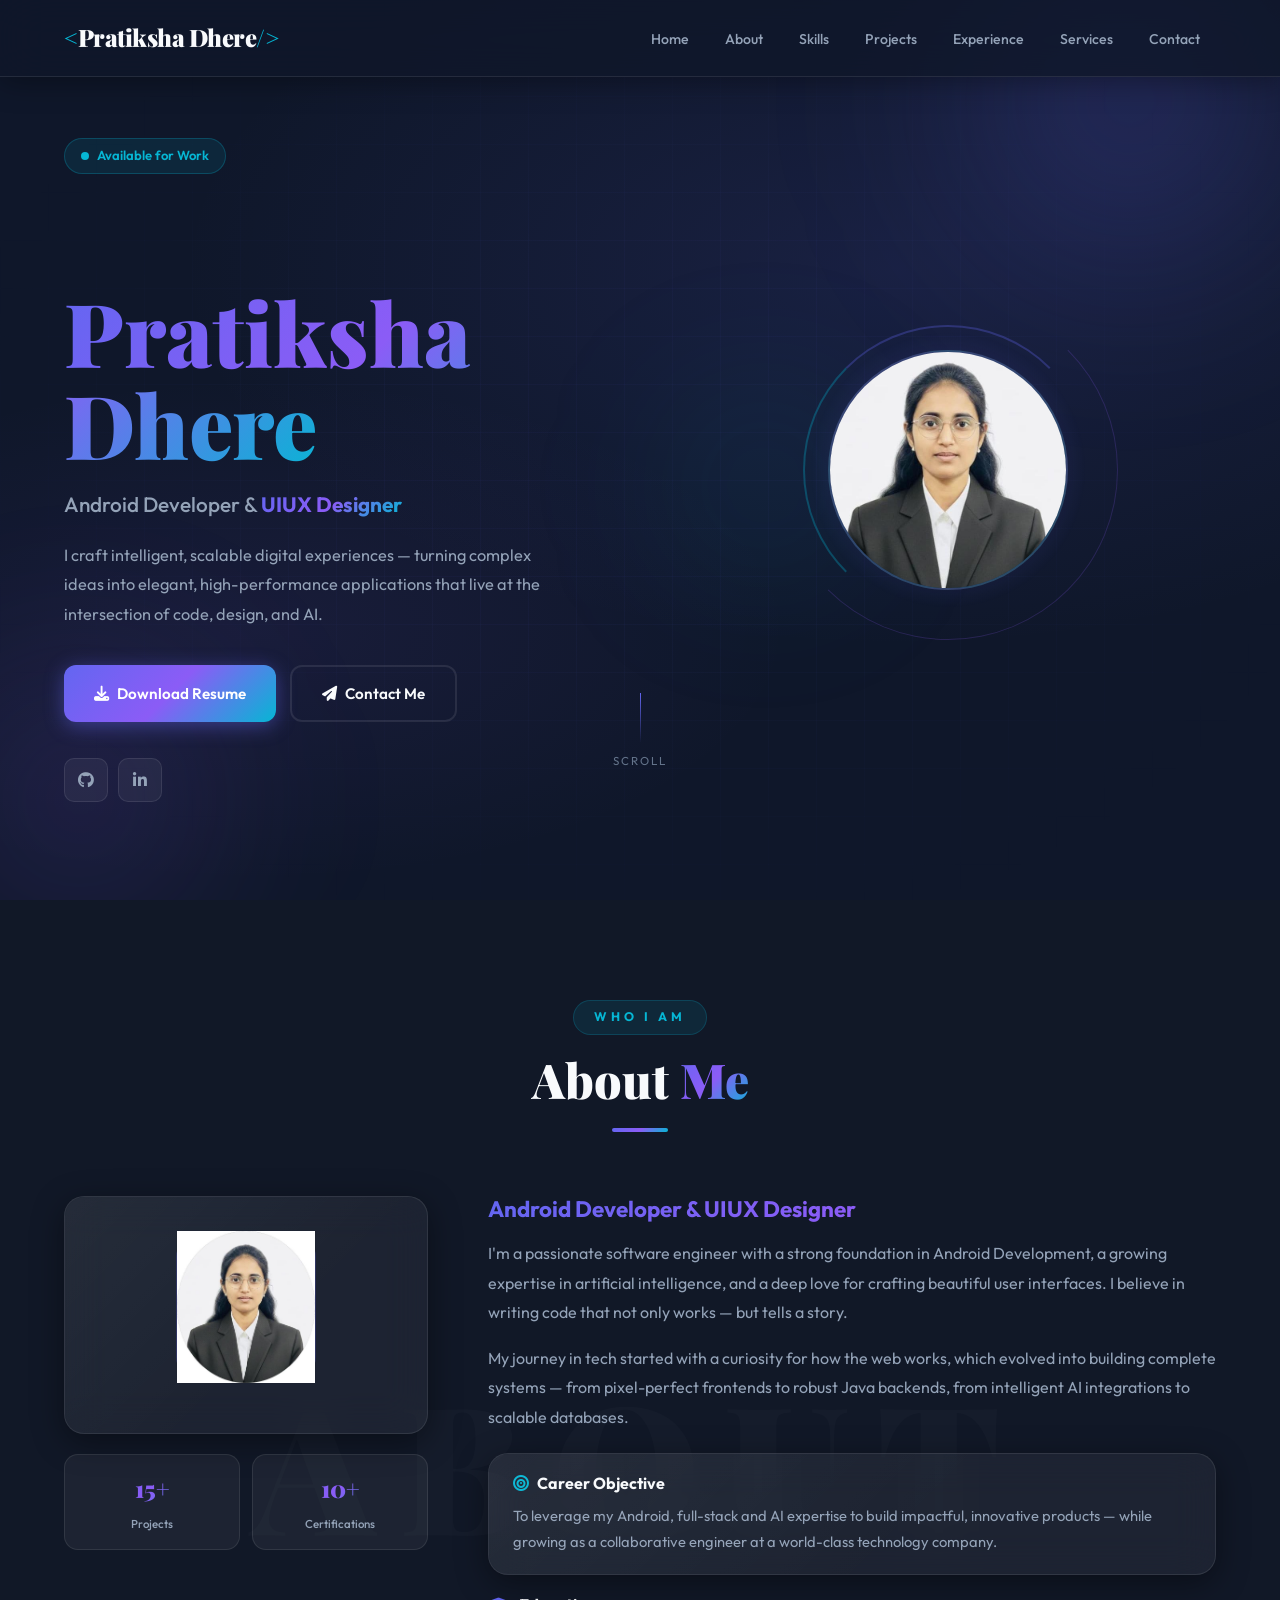
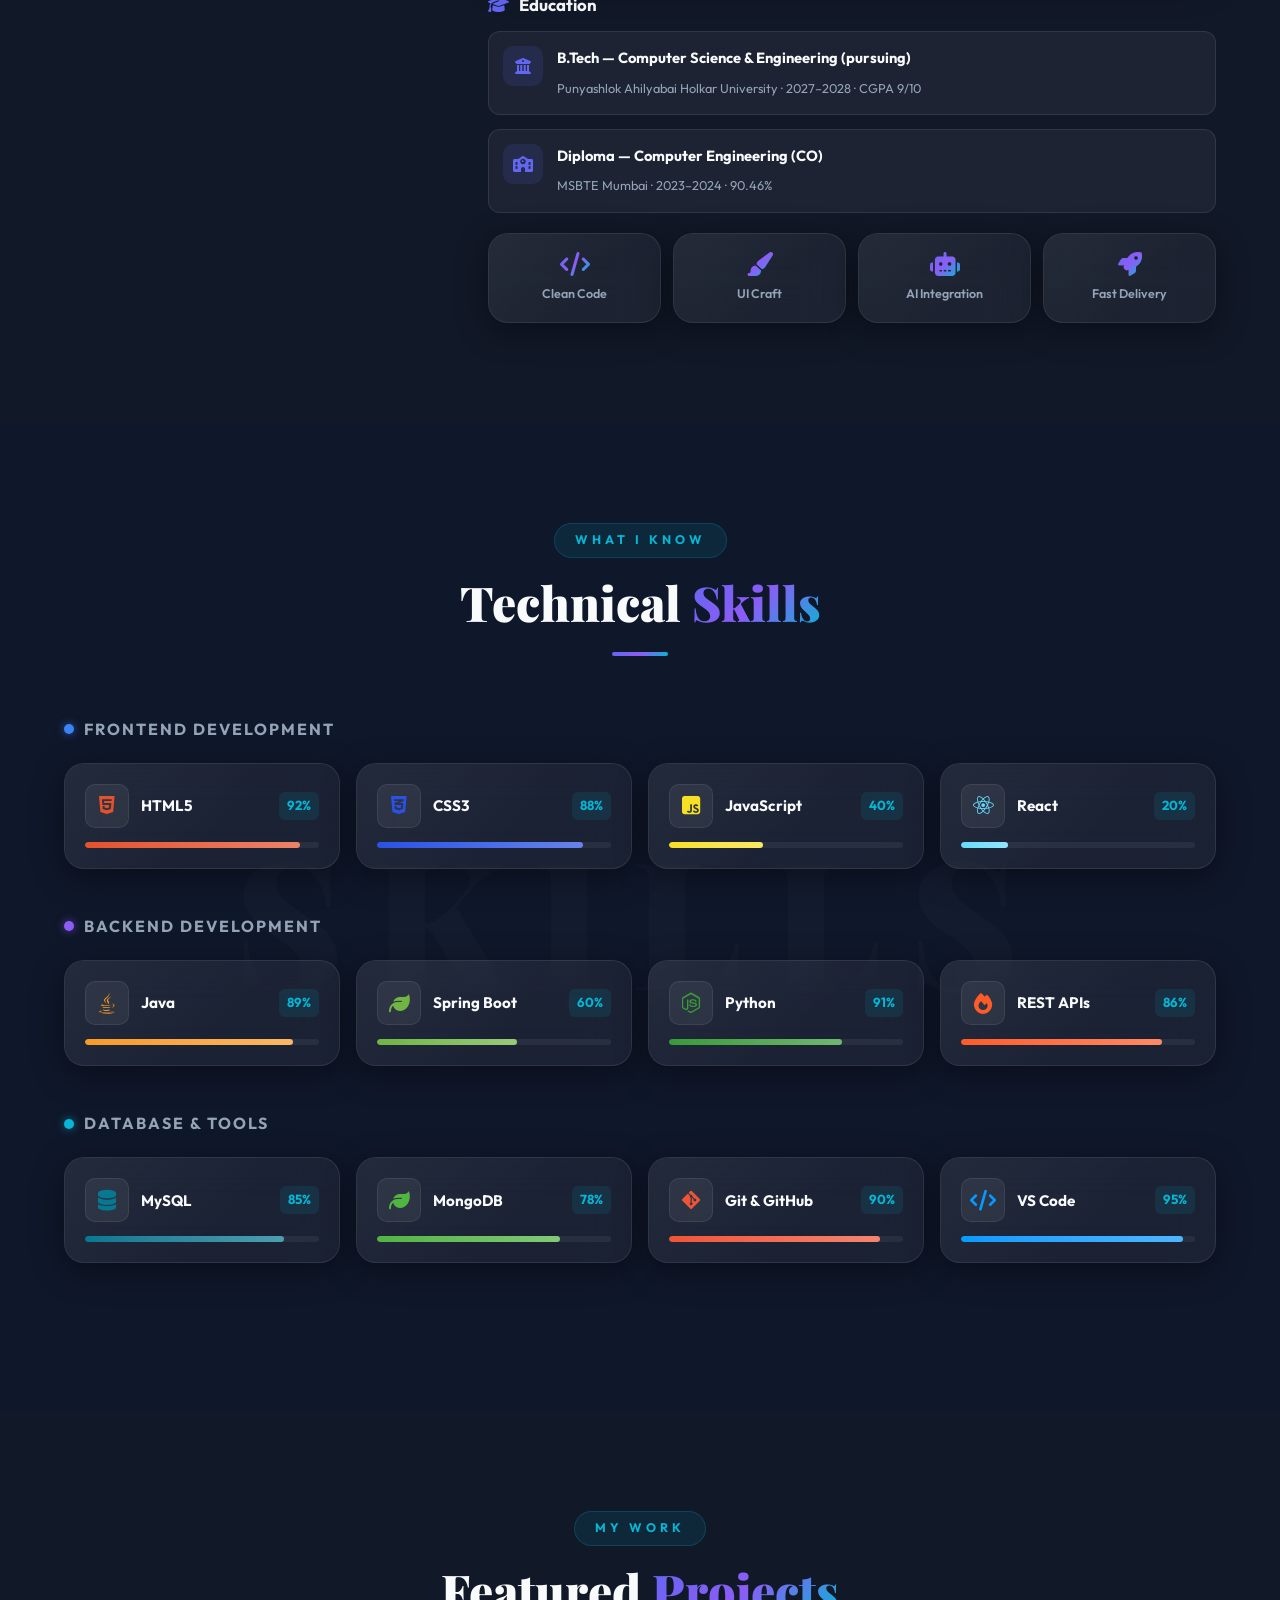
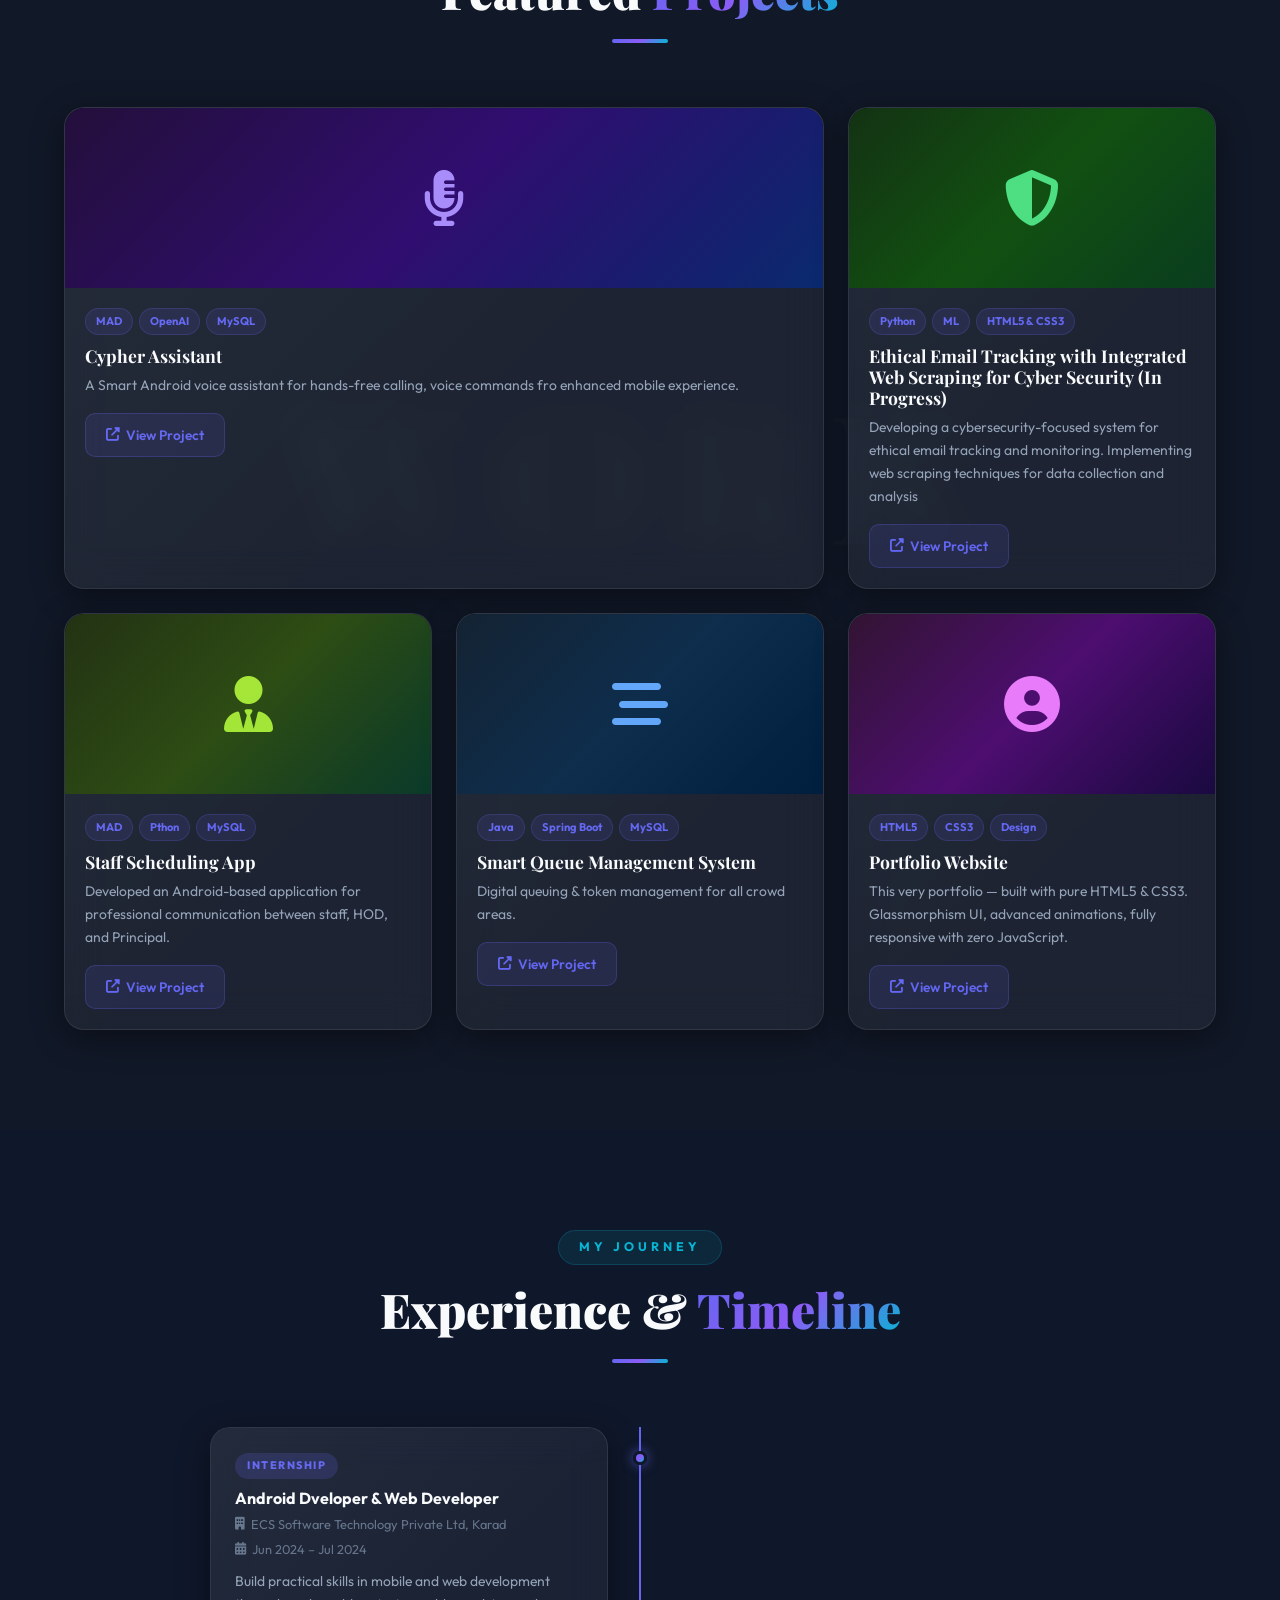
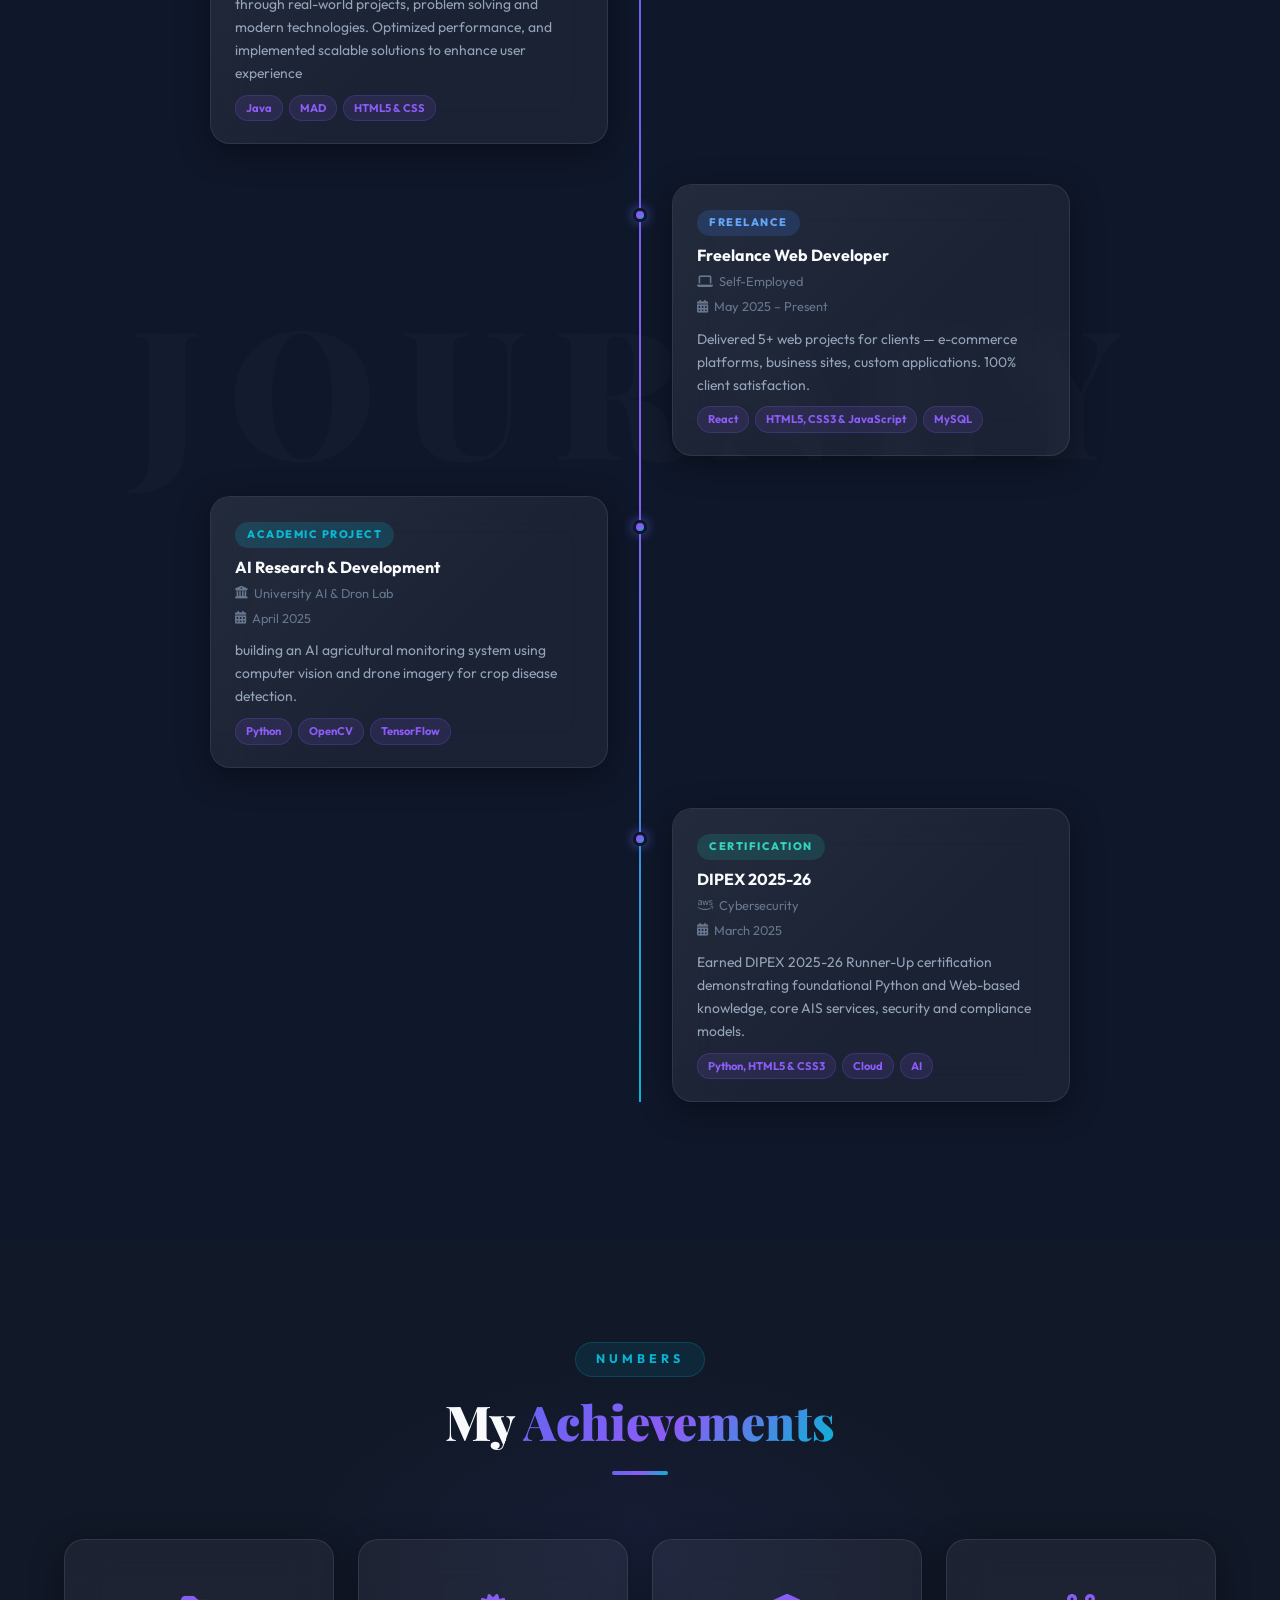
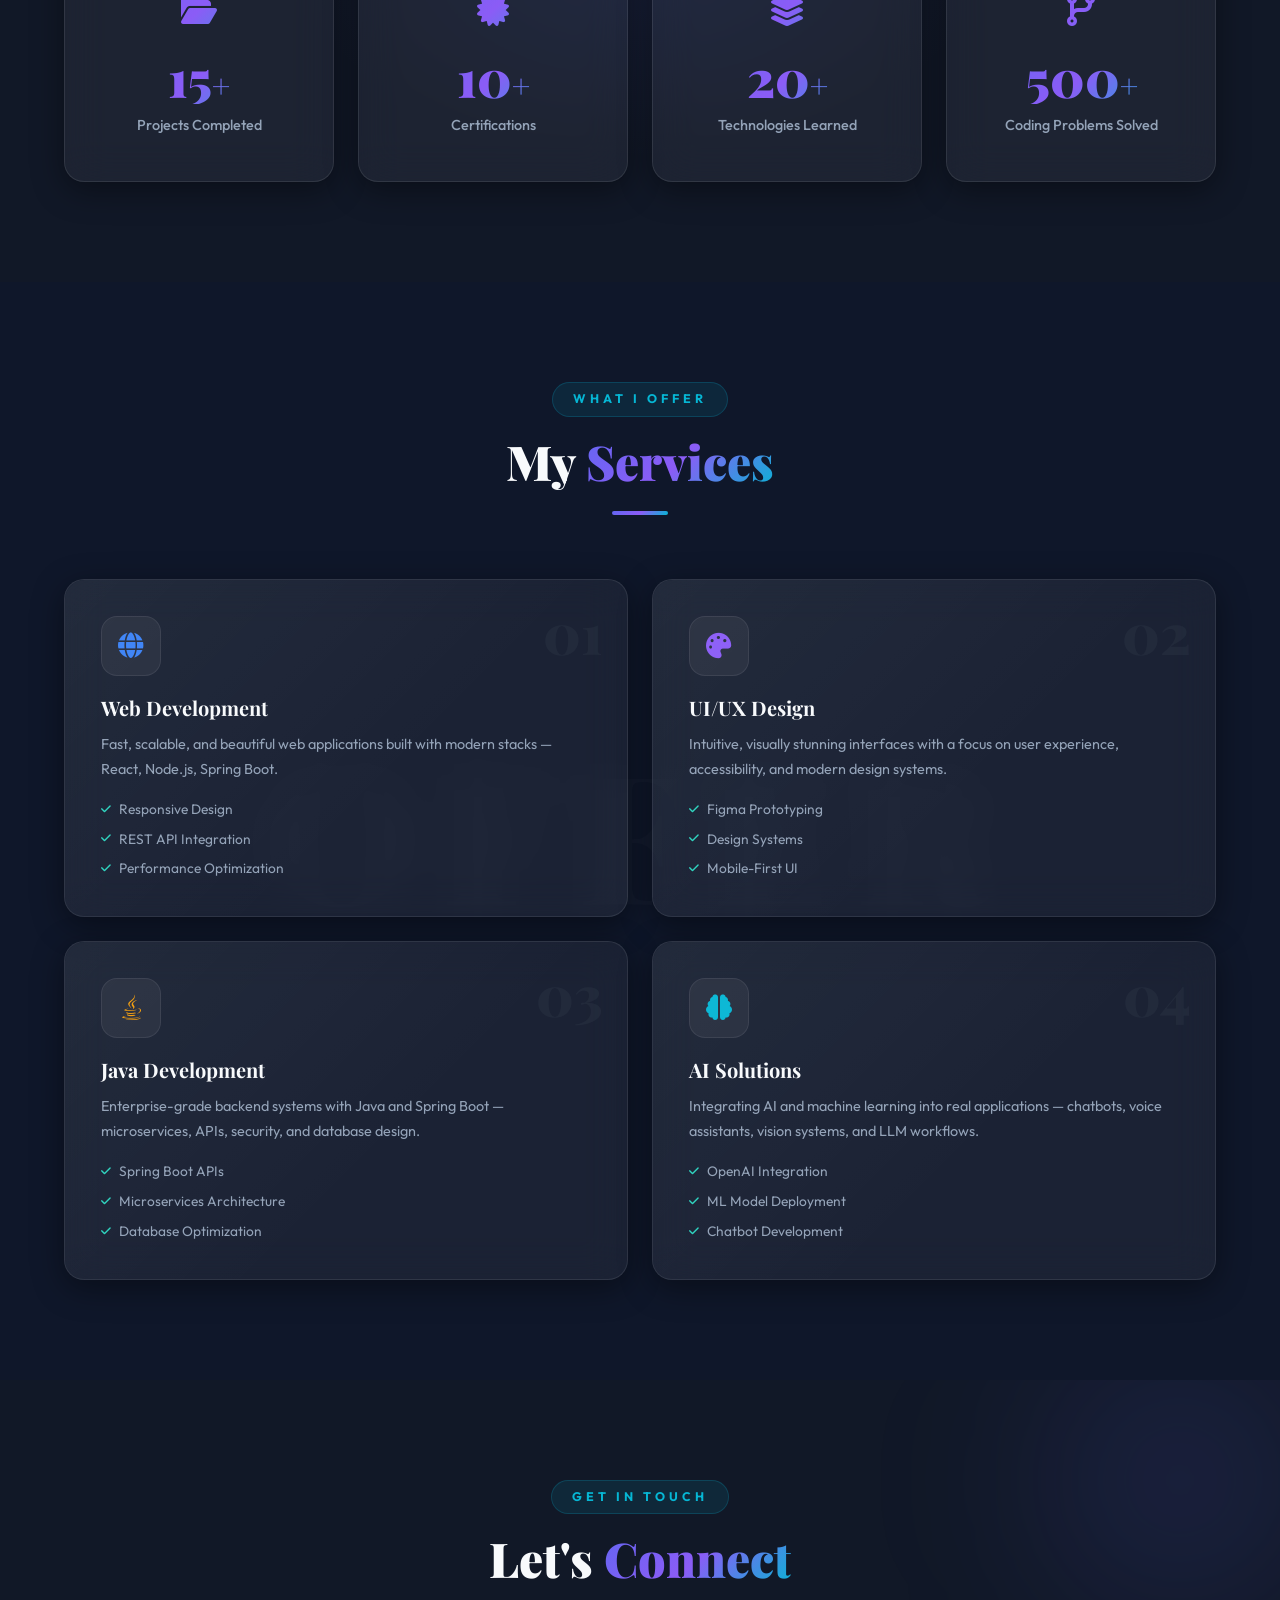
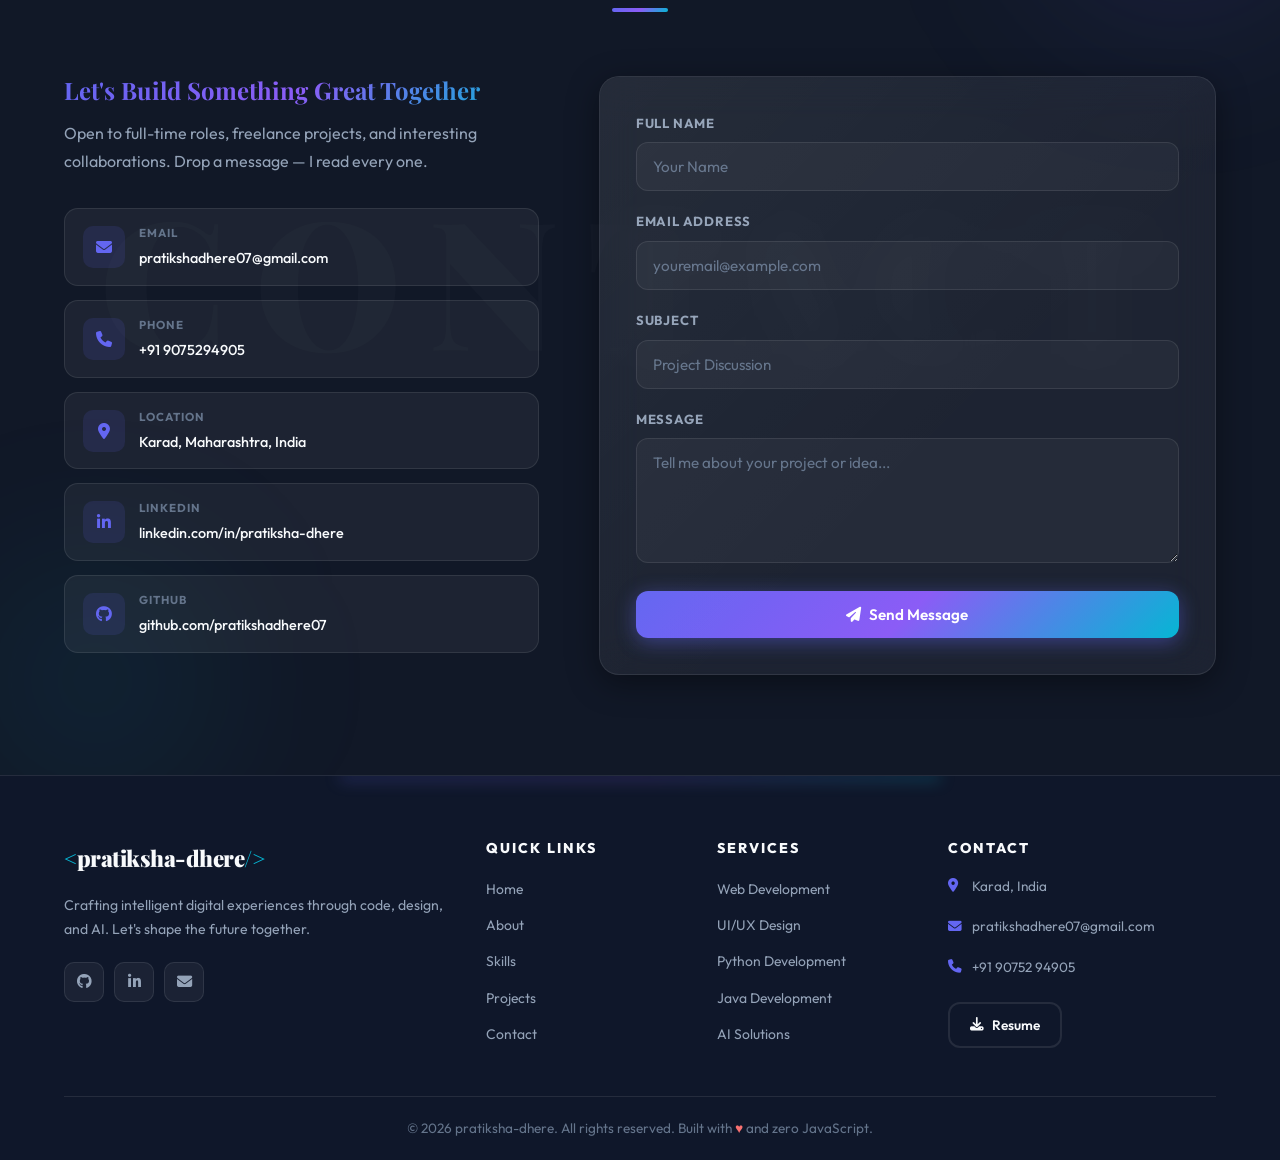
==== commit a2529eec: "Update portfolio profile image assets/images/profile.jpeg" ====
--- a/index.html
+++ b/index.html
@@ -110,7 +110,7 @@
         <div class="hero-img-glow"></div>
         <div class="hero-avatar">
           <div class="avatar-initials">
-            <img src="profile.jpeg" alt="My Profile Picture"
+            <img src="assets/images/profile.jpeg" alt="My Profile Picture"
           </div>
         </div>
         
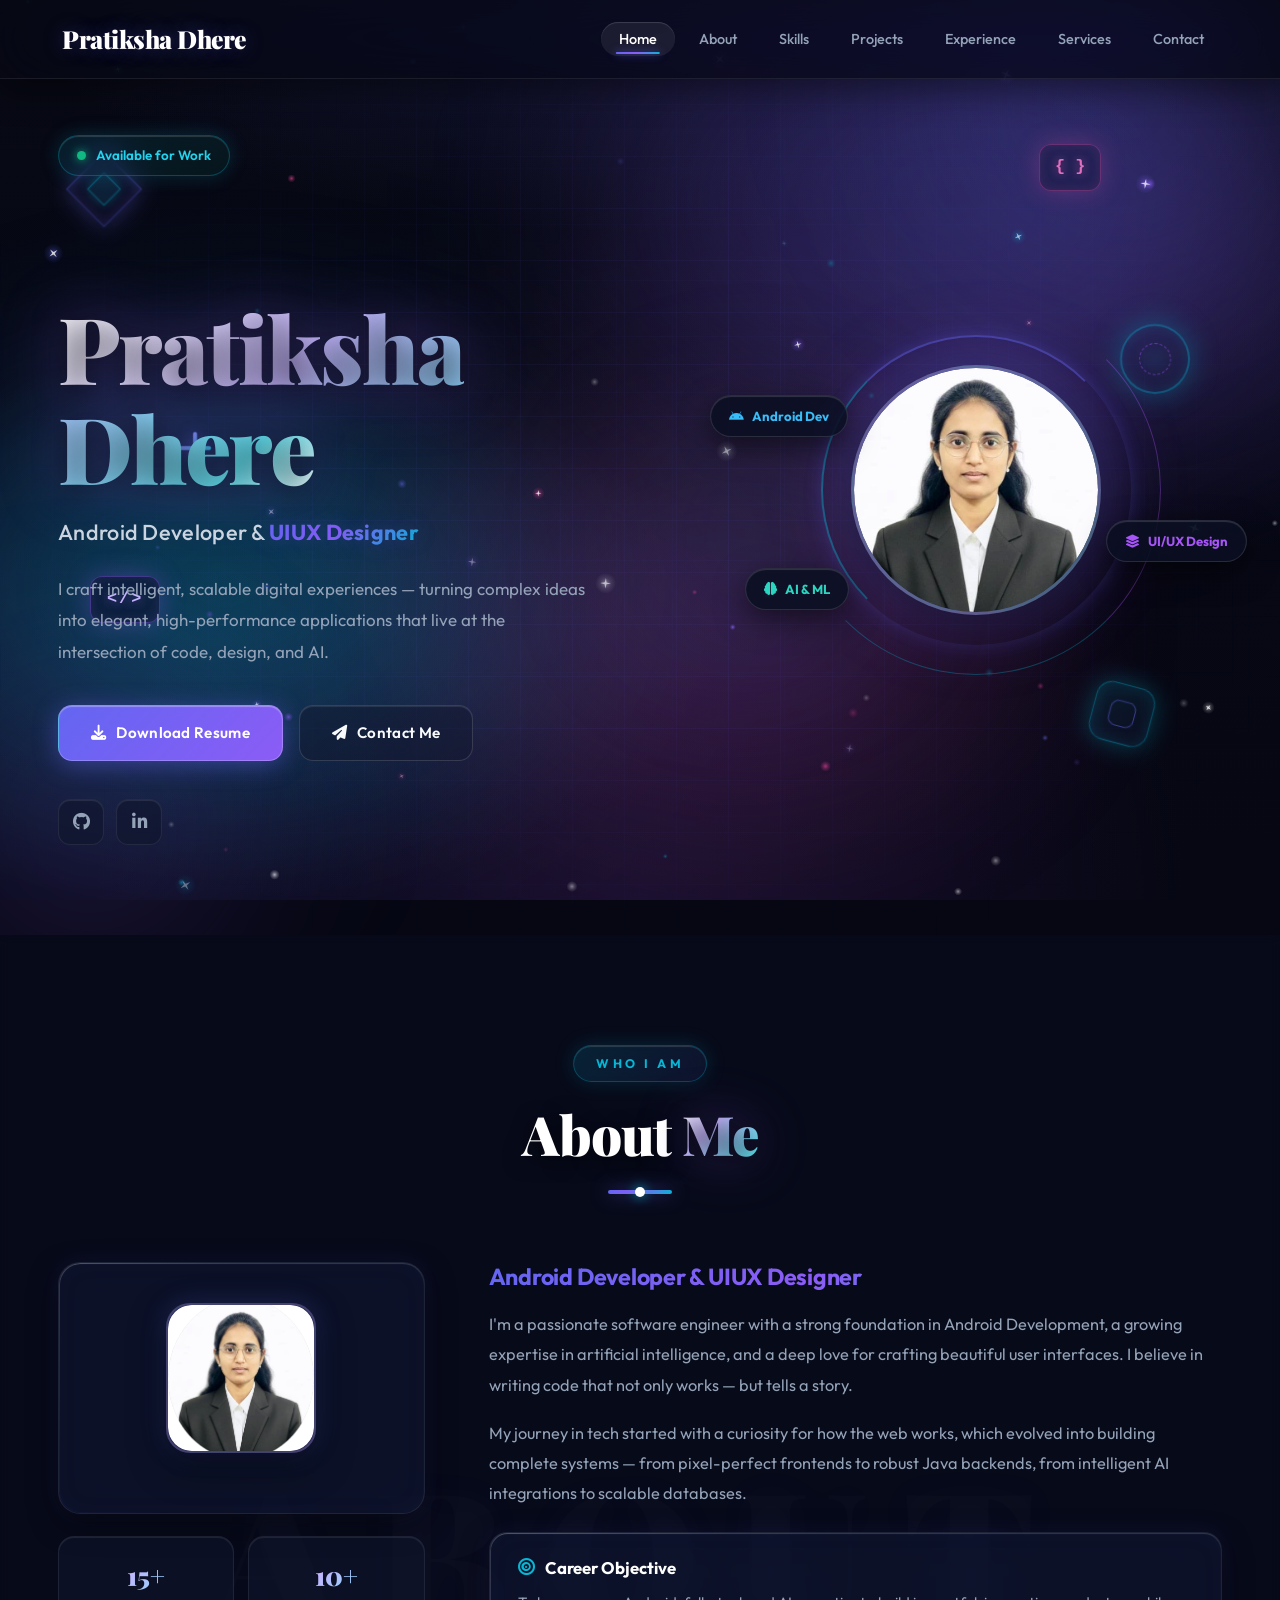
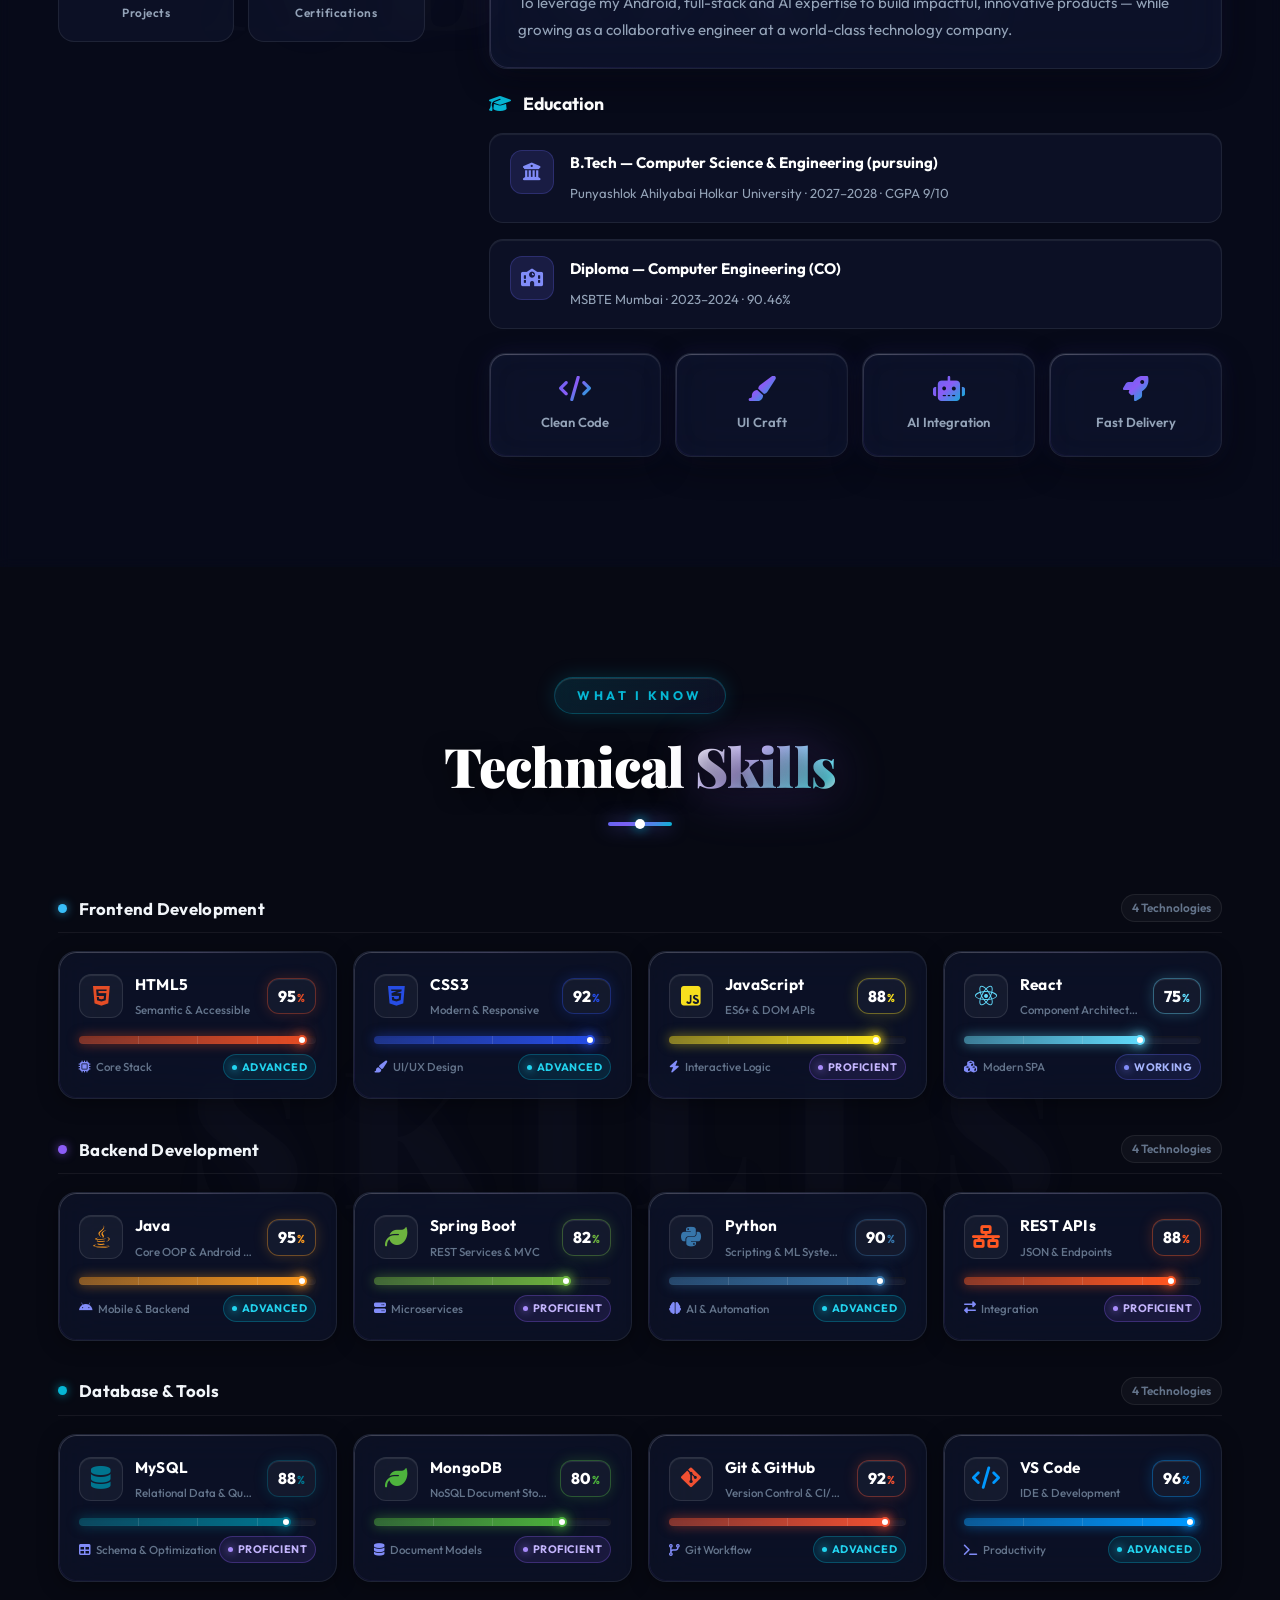
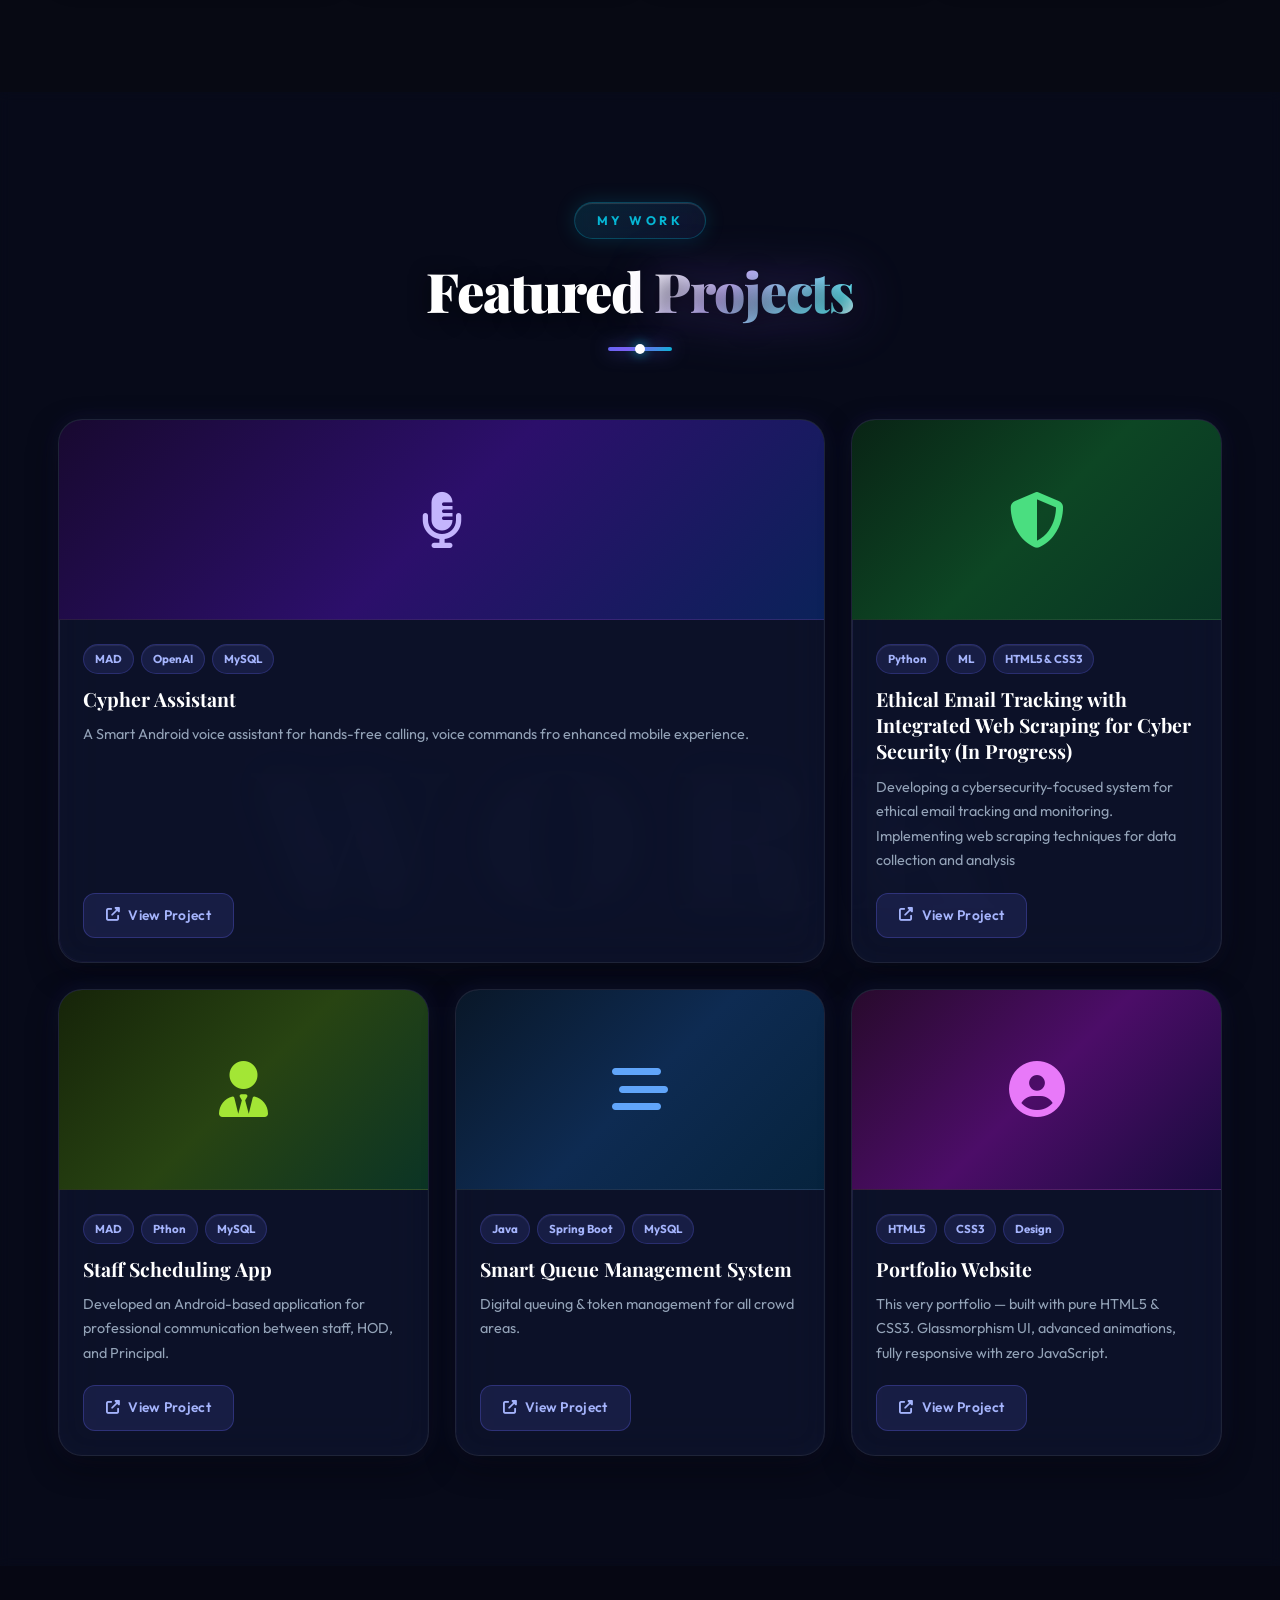
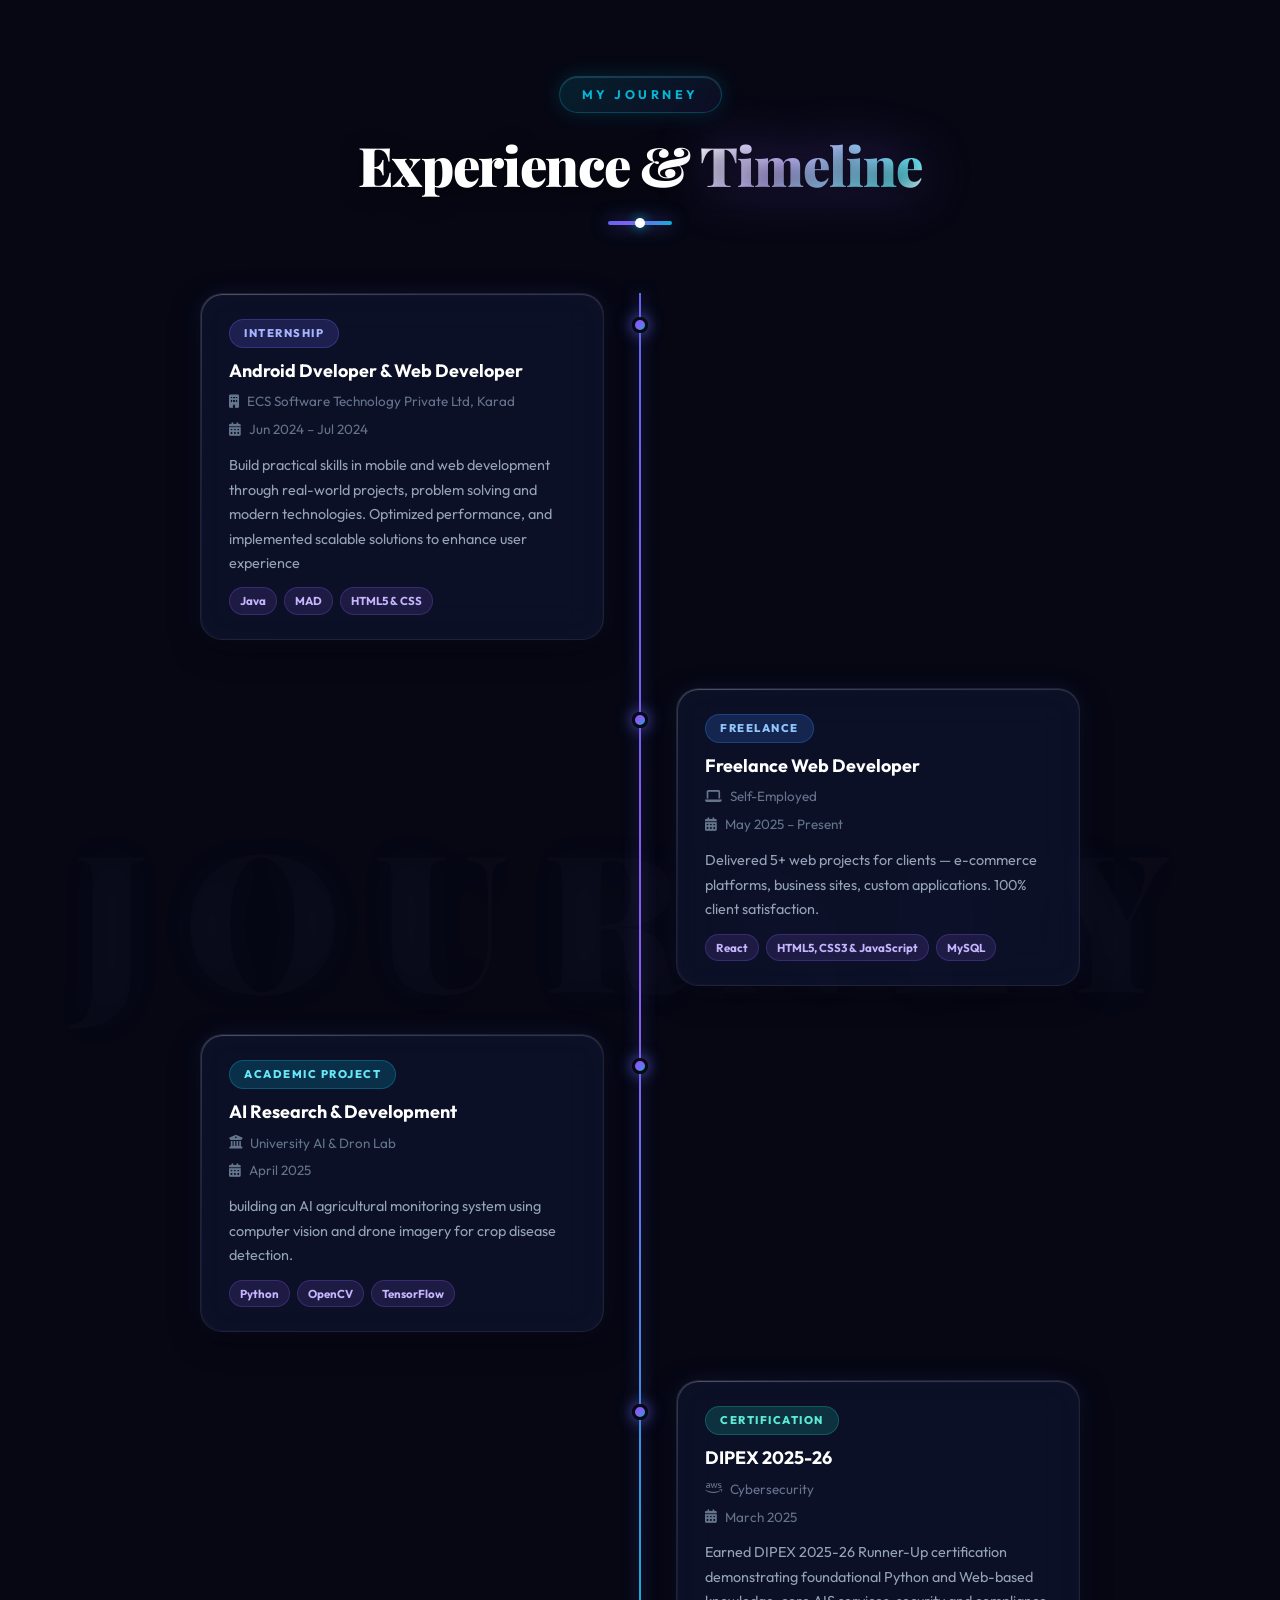
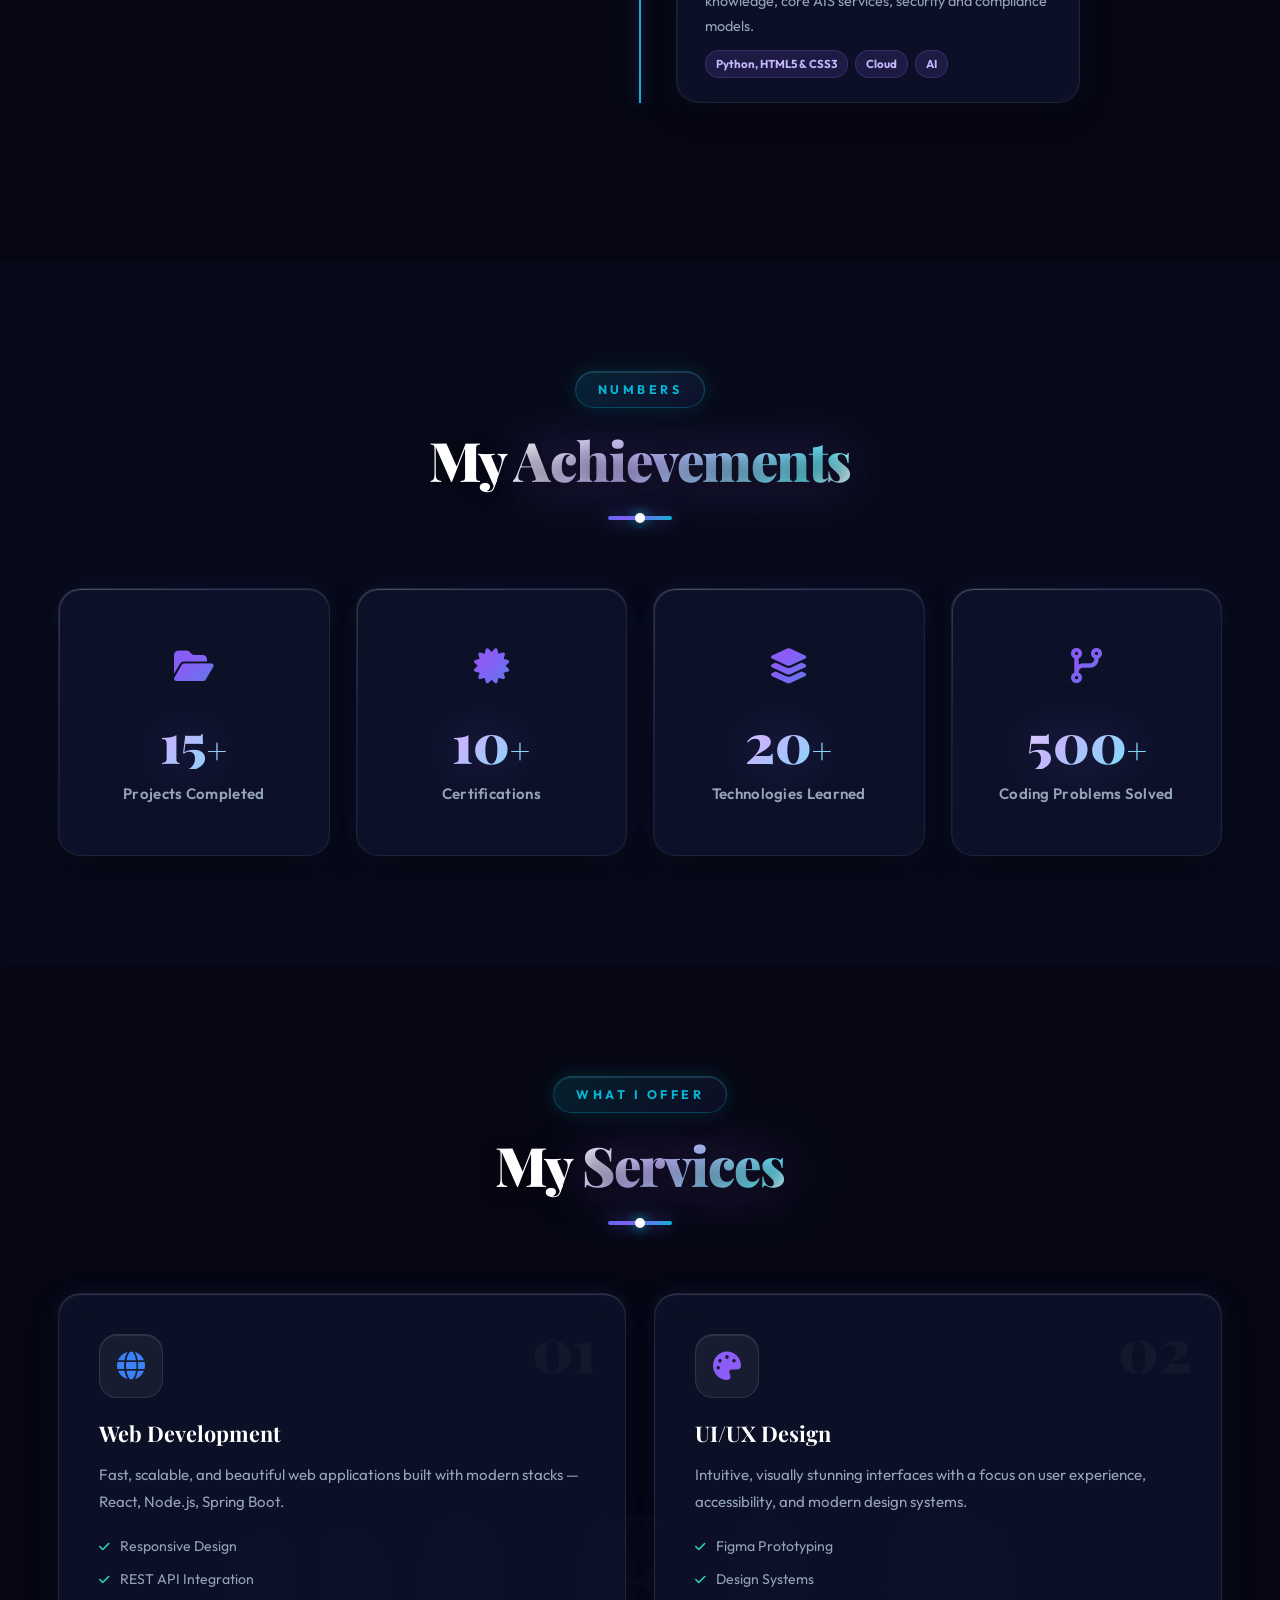
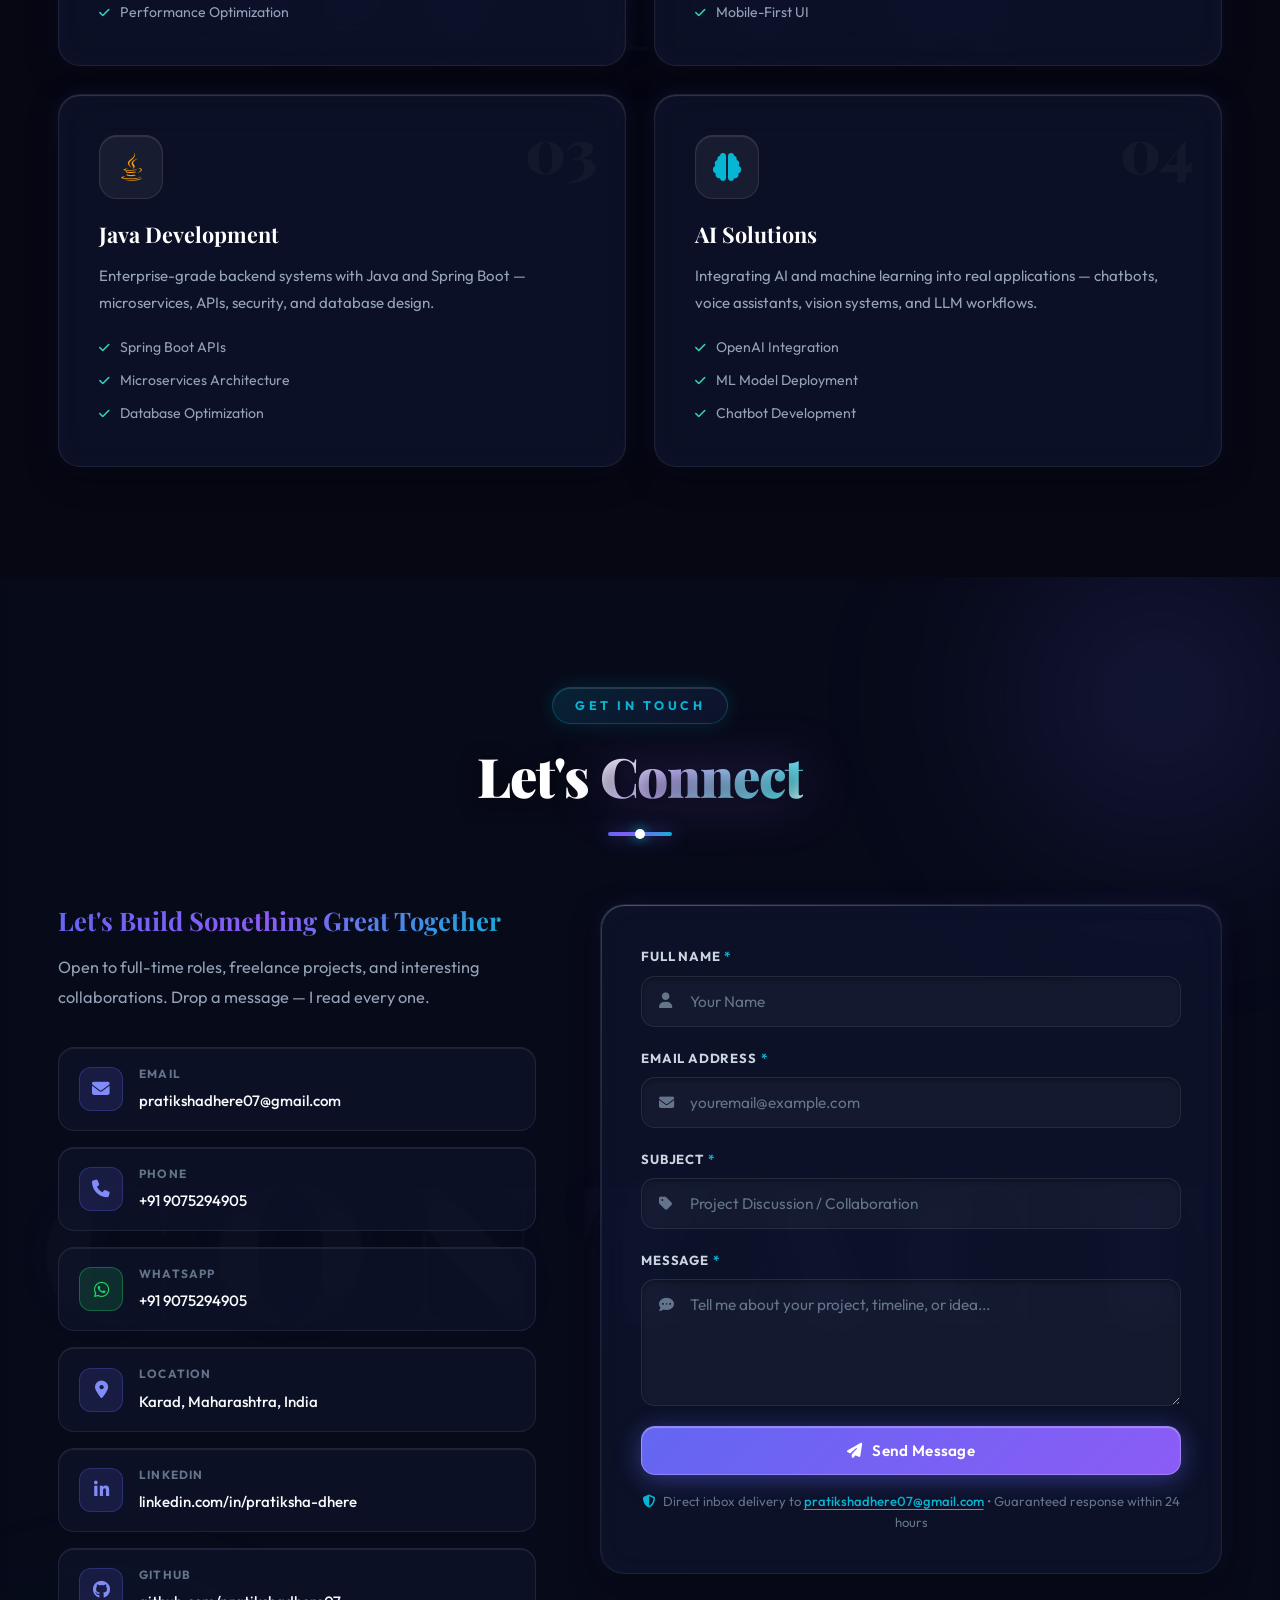
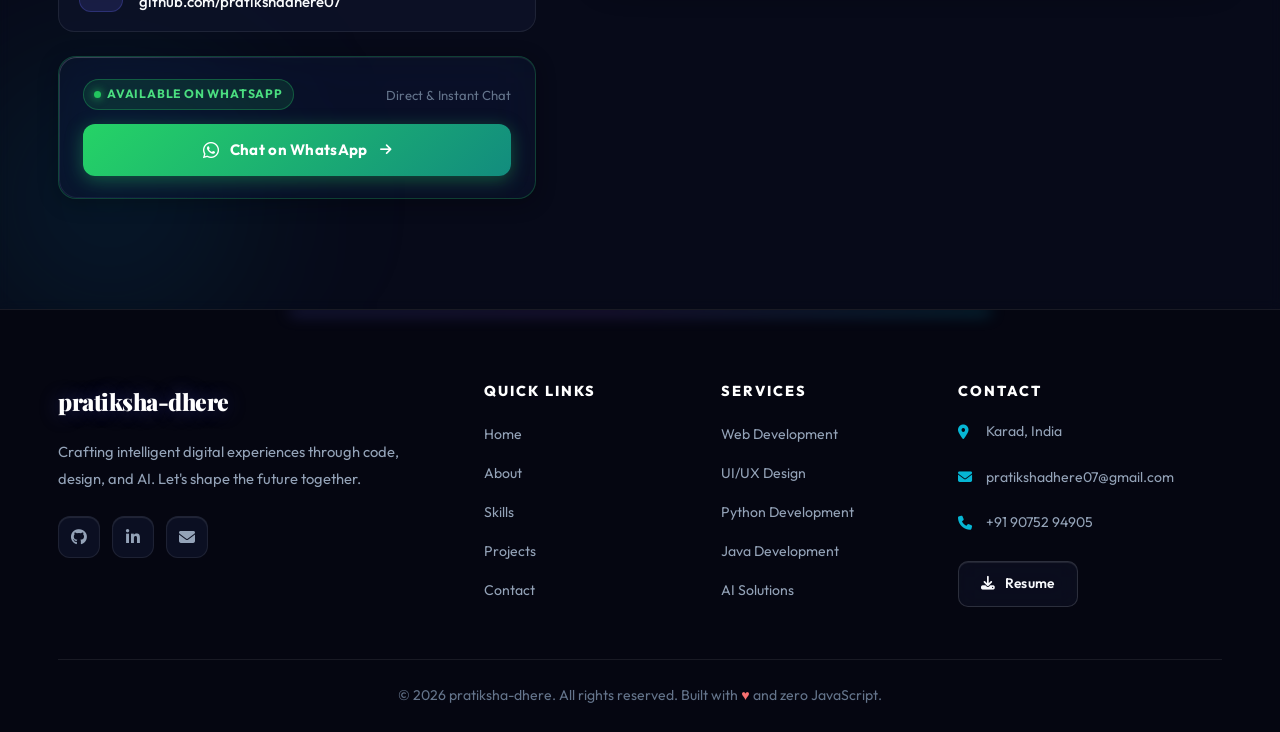
==== commit f6a90ade: "Fix contact section" ====
--- a/index.html
+++ b/index.html
@@ -15,9 +15,51 @@
   <!-- Font Awesome for icons -->
   <link rel="stylesheet" href="https://cdnjs.cloudflare.com/ajax/libs/font-awesome/6.5.0/css/all.min.css" />
 
-  <link rel="stylesheet" href="css/style.css" />
+  <link rel="stylesheet" href="css/style.css?v=final2" />
 </head>
 <body>
+
+  <!-- Ambient Aurora, Floating Graphical Elements & Celestial Canvas Overlay -->
+  <div class="aurora-container" aria-hidden="true">
+    <div class="aurora-beam aurora-beam-1"></div>
+    <div class="aurora-beam aurora-beam-2"></div>
+    <div class="aurora-beam aurora-beam-3"></div>
+  </div>
+
+  <div class="floating-elements-container" id="floating-elements-container" aria-hidden="true">
+    <div class="float-element float-geo-1">
+      <div class="neon-shape shape-diamond">
+        <div class="shape-inner"></div>
+      </div>
+    </div>
+    <div class="float-element float-geo-2">
+      <div class="neon-shape shape-ring">
+        <div class="shape-inner"></div>
+      </div>
+    </div>
+    <div class="float-element float-geo-3">
+      <div class="neon-shape shape-code">
+        <span>&lt;/&gt;</span>
+      </div>
+    </div>
+    <div class="float-element float-geo-4">
+      <div class="neon-shape shape-bracket">
+        <span>{ }</span>
+      </div>
+    </div>
+    <div class="float-element float-geo-5">
+      <div class="neon-shape shape-hexagon">
+        <div class="shape-inner"></div>
+      </div>
+    </div>
+    <div class="float-element float-geo-6">
+      <div class="neon-shape shape-cross">
+        <div class="shape-inner"></div>
+      </div>
+    </div>
+  </div>
+
+  <canvas id="glitter-canvas" class="glitter-canvas" aria-hidden="true"></canvas>
 
   <!-- ╔═══════════════════════════════════════╗ -->
   <!-- ║           NAVIGATION BAR              ║ -->
@@ -26,7 +68,7 @@
   <header class="navbar" id="navbar">
     <div class="nav-inner">
       <a href="#home" class="nav-logo">
-        <span class="logo-sym">&lt;</span>Pratiksha Dhere<span class="logo-sym">/&gt;</span>
+        <span class="logo-sym"></span>Pratiksha Dhere<span class="logo-sym"></span>
       </a>
       <nav>
         <ul class="nav-links">
@@ -110,17 +152,20 @@
         <div class="hero-img-glow"></div>
         <div class="hero-avatar">
           <div class="avatar-initials">
-            <img src="assets/images/profile.jpeg" alt="My Profile Picture"
-          </div>
-        </div>
-        
-      </div>
-    </div>
-
-    <div class="scroll-indicator">
+            <img src="assets/images/profile.jpeg" alt="Pratiksha Dhere Profile Picture" />
+          </div>
+        </div>
+        <div class="float-chip chip-java"><i class="fab fa-android"></i> Android Dev</div>
+        <div class="float-chip chip-react"><i class="fas fa-layer-group"></i> UI/UX Design</div>
+        <div class="float-chip chip-ai"><i class="fas fa-brain"></i> AI &amp; ML</div>
+      </div>
+    </div>
+
+    <!-- <div class="scroll-indicator">
       <div class="scroll-line"></div>
       <span>Scroll</span>
-    </div>
+    </div> -->
+    
   </section>
 
 
@@ -225,165 +270,371 @@
         <div class="title-line"></div>
       </div>
 
-      <!-- Frontend -->
-      <div class="skill-group">
-        <h3 class="skill-group-title">
-          <span class="group-dot dot-blue"></span> Frontend Development
-        </h3>
-        <div class="skills-grid">
-
-          <div class="skill-card glass-card">
-            <div class="skill-top">
-              <div class="skill-icon-wrap" style="--ic:#e44d26"><i class="fab fa-html5"></i></div>
-              <span class="skill-name">HTML5</span>
-              <span class="skill-pct">92%</span>
-            </div>
-            <div class="skill-bar-wrap">
-              <div class="skill-bar" style="--w:92%;--c:#e44d26"></div>
-            </div>
-          </div>
-
-          <div class="skill-card glass-card">
-            <div class="skill-top">
-              <div class="skill-icon-wrap" style="--ic:#264de4"><i class="fab fa-css3-alt"></i></div>
-              <span class="skill-name">CSS3</span>
-              <span class="skill-pct">88%</span>
-            </div>
-            <div class="skill-bar-wrap">
-              <div class="skill-bar" style="--w:88%;--c:#264de4"></div>
-            </div>
-          </div>
-
-          <div class="skill-card glass-card">
-            <div class="skill-top">
-              <div class="skill-icon-wrap" style="--ic:#f7df1e"><i class="fab fa-js-square"></i></div>
-              <span class="skill-name">JavaScript</span>
-              <span class="skill-pct">40%</span>
-            </div>
-            <div class="skill-bar-wrap">
-              <div class="skill-bar" style="--w:40%;--c:#f7df1e"></div>
-            </div>
-          </div>
-
-          <div class="skill-card glass-card">
-            <div class="skill-top">
-              <div class="skill-icon-wrap" style="--ic:#61dafb"><i class="fab fa-react"></i></div>
-              <span class="skill-name">React</span>
-              <span class="skill-pct">20%</span>
-            </div>
-            <div class="skill-bar-wrap">
-              <div class="skill-bar" style="--w:20%;--c:#61dafb"></div>
-            </div>
-          </div>
-
-        </div>
-      </div>
-
-      <!-- Backend -->
-      <div class="skill-group">
-        <h3 class="skill-group-title">
-          <span class="group-dot dot-purple"></span> Backend Development
-        </h3>
-        <div class="skills-grid">
-
-          <div class="skill-card glass-card">
-            <div class="skill-top">
-              <div class="skill-icon-wrap" style="--ic:#f89820"><i class="fab fa-java"></i></div>
-              <span class="skill-name">Java</span>
-              <span class="skill-pct">89%</span>
-            </div>
-            <div class="skill-bar-wrap">
-              <div class="skill-bar" style="--w:89%;--c:#f89820"></div>
-            </div>
-          </div>
-
-          <div class="skill-card glass-card">
-            <div class="skill-top">
-              <div class="skill-icon-wrap" style="--ic:#6db33f"><i class="fas fa-leaf"></i></div>
-              <span class="skill-name">Spring Boot</span>
-              <span class="skill-pct">60%</span>
-            </div>
-            <div class="skill-bar-wrap">
-              <div class="skill-bar" style="--w:60%;--c:#6db33f"></div>
-            </div>
-          </div>
-
-          <div class="skill-card glass-card">
-            <div class="skill-top">
-              <div class="skill-icon-wrap" style="--ic:#339933"><i class="fab fa-node-js"></i></div>
-              <span class="skill-name">Python</span>
-              <span class="skill-pct">91%</span>
-            </div>
-            <div class="skill-bar-wrap">
-              <div class="skill-bar" style="--w:74%;--c:#339933"></div>
-            </div>
-          </div>
-
-          <div class="skill-card glass-card">
-            <div class="skill-top">
-              <div class="skill-icon-wrap" style="--ic:#ff5722"><i class="fas fa-fire"></i></div>
-              <span class="skill-name">REST APIs</span>
-              <span class="skill-pct">86%</span>
-            </div>
-            <div class="skill-bar-wrap">
-              <div class="skill-bar" style="--w:86%;--c:#ff5722"></div>
-            </div>
-          </div>
-
-        </div>
-      </div>
-
-      <!-- Database -->
-      <div class="skill-group">
-        <h3 class="skill-group-title">
-          <span class="group-dot dot-cyan"></span> Database &amp; Tools
-        </h3>
-        <div class="skills-grid">
-
-          <div class="skill-card glass-card">
-            <div class="skill-top">
-              <div class="skill-icon-wrap" style="--ic:#00758f"><i class="fas fa-database"></i></div>
-              <span class="skill-name">MySQL</span>
-              <span class="skill-pct">85%</span>
-            </div>
-            <div class="skill-bar-wrap">
-              <div class="skill-bar" style="--w:85%;--c:#00758f"></div>
-            </div>
-          </div>
-
-          <div class="skill-card glass-card">
-            <div class="skill-top">
-              <div class="skill-icon-wrap" style="--ic:#4db33d"><i class="fas fa-leaf"></i></div>
-              <span class="skill-name">MongoDB</span>
-              <span class="skill-pct">78%</span>
-            </div>
-            <div class="skill-bar-wrap">
-              <div class="skill-bar" style="--w:78%;--c:#4db33d"></div>
-            </div>
-          </div>
-
-          <div class="skill-card glass-card">
-            <div class="skill-top">
-              <div class="skill-icon-wrap" style="--ic:#f05032"><i class="fab fa-git-alt"></i></div>
-              <span class="skill-name">Git &amp; GitHub</span>
-              <span class="skill-pct">90%</span>
-            </div>
-            <div class="skill-bar-wrap">
-              <div class="skill-bar" style="--w:90%;--c:#f05032"></div>
-            </div>
-          </div>
-
-          <div class="skill-card glass-card">
-            <div class="skill-top">
-              <div class="skill-icon-wrap" style="--ic:#0098ff"><i class="fas fa-code"></i></div>
-              <span class="skill-name">VS Code</span>
-              <span class="skill-pct">95%</span>
-            </div>
-            <div class="skill-bar-wrap">
-              <div class="skill-bar" style="--w:95%;--c:#0098ff"></div>
-            </div>
-          </div>
-
+      <div class="skills-container">
+        <!-- Frontend -->
+        <div class="skill-group">
+          <div class="skill-group-header">
+            <div class="skill-group-title-wrap">
+              <span class="group-dot dot-blue"></span>
+              <h3 class="skill-group-title">Frontend Development</h3>
+            </div>
+            <span class="skill-count-badge">4 Technologies</span>
+          </div>
+          <div class="skills-grid">
+
+            <div class="skill-card glass-card">
+              <div class="skill-top">
+                <div class="skill-icon-wrap" style="--ic:#e44d26"><i class="fab fa-html5"></i></div>
+                <div class="skill-info">
+                  <span class="skill-name">HTML5</span>
+                  <span class="skill-level">Semantic &amp; Accessible</span>
+                </div>
+                <div class="skill-pct-badge" style="--c:#e44d26">
+                  <span class="pct-val">95</span><span class="pct-unit">%</span>
+                </div>
+              </div>
+              <div class="skill-visual" aria-hidden="true">
+                <div class="skill-progress-bar" role="progressbar" aria-valuenow="95" aria-valuemin="0" aria-valuemax="100">
+                  <div class="skill-progress-fill" style="--w:95%;--c:#e44d26">
+                    <span class="progress-glow-head"></span>
+                  </div>
+                  <div class="skill-progress-marks">
+                    <span></span><span></span><span></span>
+                  </div>
+                </div>
+                <div class="skill-footer-meta">
+                  <span class="meta-tag"><i class="fas fa-microchip"></i> Core Stack</span>
+                  <span class="meta-tier-pill tier-advanced"><span class="tier-dot"></span>Advanced</span>
+                </div>
+              </div>
+            </div>
+
+            <div class="skill-card glass-card">
+              <div class="skill-top">
+                <div class="skill-icon-wrap" style="--ic:#264de4"><i class="fab fa-css3-alt"></i></div>
+                <div class="skill-info">
+                  <span class="skill-name">CSS3</span>
+                  <span class="skill-level">Modern &amp; Responsive</span>
+                </div>
+                <div class="skill-pct-badge" style="--c:#264de4">
+                  <span class="pct-val">92</span><span class="pct-unit">%</span>
+                </div>
+              </div>
+              <div class="skill-visual" aria-hidden="true">
+                <div class="skill-progress-bar" role="progressbar" aria-valuenow="92" aria-valuemin="0" aria-valuemax="100">
+                  <div class="skill-progress-fill" style="--w:92%;--c:#264de4">
+                    <span class="progress-glow-head"></span>
+                  </div>
+                  <div class="skill-progress-marks">
+                    <span></span><span></span><span></span>
+                  </div>
+                </div>
+                <div class="skill-footer-meta">
+                  <span class="meta-tag"><i class="fas fa-paint-brush"></i> UI/UX Design</span>
+                  <span class="meta-tier-pill tier-advanced"><span class="tier-dot"></span>Advanced</span>
+                </div>
+              </div>
+            </div>
+
+            <div class="skill-card glass-card">
+              <div class="skill-top">
+                <div class="skill-icon-wrap" style="--ic:#f7df1e"><i class="fab fa-js-square"></i></div>
+                <div class="skill-info">
+                  <span class="skill-name">JavaScript</span>
+                  <span class="skill-level">ES6+ &amp; DOM APIs</span>
+                </div>
+                <div class="skill-pct-badge" style="--c:#f7df1e">
+                  <span class="pct-val">88</span><span class="pct-unit">%</span>
+                </div>
+              </div>
+              <div class="skill-visual" aria-hidden="true">
+                <div class="skill-progress-bar" role="progressbar" aria-valuenow="88" aria-valuemin="0" aria-valuemax="100">
+                  <div class="skill-progress-fill" style="--w:88%;--c:#f7df1e">
+                    <span class="progress-glow-head"></span>
+                  </div>
+                  <div class="skill-progress-marks">
+                    <span></span><span></span><span></span>
+                  </div>
+                </div>
+                <div class="skill-footer-meta">
+                  <span class="meta-tag"><i class="fas fa-bolt"></i> Interactive Logic</span>
+                  <span class="meta-tier-pill tier-proficient"><span class="tier-dot"></span>Proficient</span>
+                </div>
+              </div>
+            </div>
+
+            <div class="skill-card glass-card">
+              <div class="skill-top">
+                <div class="skill-icon-wrap" style="--ic:#61dafb"><i class="fab fa-react"></i></div>
+                <div class="skill-info">
+                  <span class="skill-name">React</span>
+                  <span class="skill-level">Component Architecture</span>
+                </div>
+                <div class="skill-pct-badge" style="--c:#61dafb">
+                  <span class="pct-val">75</span><span class="pct-unit">%</span>
+                </div>
+              </div>
+              <div class="skill-visual" aria-hidden="true">
+                <div class="skill-progress-bar" role="progressbar" aria-valuenow="75" aria-valuemin="0" aria-valuemax="100">
+                  <div class="skill-progress-fill" style="--w:75%;--c:#61dafb">
+                    <span class="progress-glow-head"></span>
+                  </div>
+                  <div class="skill-progress-marks">
+                    <span></span><span></span><span></span>
+                  </div>
+                </div>
+                <div class="skill-footer-meta">
+                  <span class="meta-tag"><i class="fas fa-cubes"></i> Modern SPA</span>
+                  <span class="meta-tier-pill tier-working"><span class="tier-dot"></span>Working</span>
+                </div>
+              </div>
+            </div>
+
+          </div>
+        </div>
+
+        <!-- Backend -->
+        <div class="skill-group">
+          <div class="skill-group-header">
+            <div class="skill-group-title-wrap">
+              <span class="group-dot dot-purple"></span>
+              <h3 class="skill-group-title">Backend Development</h3>
+            </div>
+            <span class="skill-count-badge">4 Technologies</span>
+          </div>
+          <div class="skills-grid">
+
+            <div class="skill-card glass-card">
+              <div class="skill-top">
+                <div class="skill-icon-wrap" style="--ic:#f89820"><i class="fab fa-java"></i></div>
+                <div class="skill-info">
+                  <span class="skill-name">Java</span>
+                  <span class="skill-level">Core OOP &amp; Android MAD</span>
+                </div>
+                <div class="skill-pct-badge" style="--c:#f89820">
+                  <span class="pct-val">95</span><span class="pct-unit">%</span>
+                </div>
+              </div>
+              <div class="skill-visual" aria-hidden="true">
+                <div class="skill-progress-bar" role="progressbar" aria-valuenow="95" aria-valuemin="0" aria-valuemax="100">
+                  <div class="skill-progress-fill" style="--w:95%;--c:#f89820">
+                    <span class="progress-glow-head"></span>
+                  </div>
+                  <div class="skill-progress-marks">
+                    <span></span><span></span><span></span>
+                  </div>
+                </div>
+                <div class="skill-footer-meta">
+                  <span class="meta-tag"><i class="fab fa-android"></i> Mobile &amp; Backend</span>
+                  <span class="meta-tier-pill tier-advanced"><span class="tier-dot"></span>Advanced</span>
+                </div>
+              </div>
+            </div>
+
+            <div class="skill-card glass-card">
+              <div class="skill-top">
+                <div class="skill-icon-wrap" style="--ic:#6db33f"><i class="fas fa-leaf"></i></div>
+                <div class="skill-info">
+                  <span class="skill-name">Spring Boot</span>
+                  <span class="skill-level">REST Services &amp; MVC</span>
+                </div>
+                <div class="skill-pct-badge" style="--c:#6db33f">
+                  <span class="pct-val">82</span><span class="pct-unit">%</span>
+                </div>
+              </div>
+              <div class="skill-visual" aria-hidden="true">
+                <div class="skill-progress-bar" role="progressbar" aria-valuenow="82" aria-valuemin="0" aria-valuemax="100">
+                  <div class="skill-progress-fill" style="--w:82%;--c:#6db33f">
+                    <span class="progress-glow-head"></span>
+                  </div>
+                  <div class="skill-progress-marks">
+                    <span></span><span></span><span></span>
+                  </div>
+                </div>
+                <div class="skill-footer-meta">
+                  <span class="meta-tag"><i class="fas fa-server"></i> Microservices</span>
+                  <span class="meta-tier-pill tier-proficient"><span class="tier-dot"></span>Proficient</span>
+                </div>
+              </div>
+            </div>
+
+            <div class="skill-card glass-card">
+              <div class="skill-top">
+                <div class="skill-icon-wrap" style="--ic:#3776ab"><i class="fab fa-python"></i></div>
+                <div class="skill-info">
+                  <span class="skill-name">Python</span>
+                  <span class="skill-level">Scripting &amp; ML Systems</span>
+                </div>
+                <div class="skill-pct-badge" style="--c:#3776ab">
+                  <span class="pct-val">90</span><span class="pct-unit">%</span>
+                </div>
+              </div>
+              <div class="skill-visual" aria-hidden="true">
+                <div class="skill-progress-bar" role="progressbar" aria-valuenow="90" aria-valuemin="0" aria-valuemax="100">
+                  <div class="skill-progress-fill" style="--w:90%;--c:#3776ab">
+                    <span class="progress-glow-head"></span>
+                  </div>
+                  <div class="skill-progress-marks">
+                    <span></span><span></span><span></span>
+                  </div>
+                </div>
+                <div class="skill-footer-meta">
+                  <span class="meta-tag"><i class="fas fa-brain"></i> AI &amp; Automation</span>
+                  <span class="meta-tier-pill tier-advanced"><span class="tier-dot"></span>Advanced</span>
+                </div>
+              </div>
+            </div>
+
+            <div class="skill-card glass-card">
+              <div class="skill-top">
+                <div class="skill-icon-wrap" style="--ic:#ff5722"><i class="fas fa-network-wired"></i></div>
+                <div class="skill-info">
+                  <span class="skill-name">REST APIs</span>
+                  <span class="skill-level">JSON &amp; Endpoints</span>
+                </div>
+                <div class="skill-pct-badge" style="--c:#ff5722">
+                  <span class="pct-val">88</span><span class="pct-unit">%</span>
+                </div>
+              </div>
+              <div class="skill-visual" aria-hidden="true">
+                <div class="skill-progress-bar" role="progressbar" aria-valuenow="88" aria-valuemin="0" aria-valuemax="100">
+                  <div class="skill-progress-fill" style="--w:88%;--c:#ff5722">
+                    <span class="progress-glow-head"></span>
+                  </div>
+                  <div class="skill-progress-marks">
+                    <span></span><span></span><span></span>
+                  </div>
+                </div>
+                <div class="skill-footer-meta">
+                  <span class="meta-tag"><i class="fas fa-exchange-alt"></i> Integration</span>
+                  <span class="meta-tier-pill tier-proficient"><span class="tier-dot"></span>Proficient</span>
+                </div>
+              </div>
+            </div>
+
+          </div>
+        </div>
+
+        <!-- Database & Tools -->
+        <div class="skill-group">
+          <div class="skill-group-header">
+            <div class="skill-group-title-wrap">
+              <span class="group-dot dot-cyan"></span>
+              <h3 class="skill-group-title">Database &amp; Tools</h3>
+            </div>
+            <span class="skill-count-badge">4 Technologies</span>
+          </div>
+          <div class="skills-grid">
+
+            <div class="skill-card glass-card">
+              <div class="skill-top">
+                <div class="skill-icon-wrap" style="--ic:#00758f"><i class="fas fa-database"></i></div>
+                <div class="skill-info">
+                  <span class="skill-name">MySQL</span>
+                  <span class="skill-level">Relational Data &amp; Queries</span>
+                </div>
+                <div class="skill-pct-badge" style="--c:#00758f">
+                  <span class="pct-val">88</span><span class="pct-unit">%</span>
+                </div>
+              </div>
+              <div class="skill-visual" aria-hidden="true">
+                <div class="skill-progress-bar" role="progressbar" aria-valuenow="88" aria-valuemin="0" aria-valuemax="100">
+                  <div class="skill-progress-fill" style="--w:88%;--c:#00758f">
+                    <span class="progress-glow-head"></span>
+                  </div>
+                  <div class="skill-progress-marks">
+                    <span></span><span></span><span></span>
+                  </div>
+                </div>
+                <div class="skill-footer-meta">
+                  <span class="meta-tag"><i class="fas fa-table"></i> Schema &amp; Optimization</span>
+                  <span class="meta-tier-pill tier-proficient"><span class="tier-dot"></span>Proficient</span>
+                </div>
+              </div>
+            </div>
+
+            <div class="skill-card glass-card">
+              <div class="skill-top">
+                <div class="skill-icon-wrap" style="--ic:#4db33d"><i class="fas fa-leaf"></i></div>
+                <div class="skill-info">
+                  <span class="skill-name">MongoDB</span>
+                  <span class="skill-level">NoSQL Document Store</span>
+                </div>
+                <div class="skill-pct-badge" style="--c:#4db33d">
+                  <span class="pct-val">80</span><span class="pct-unit">%</span>
+                </div>
+              </div>
+              <div class="skill-visual" aria-hidden="true">
+                <div class="skill-progress-bar" role="progressbar" aria-valuenow="80" aria-valuemin="0" aria-valuemax="100">
+                  <div class="skill-progress-fill" style="--w:80%;--c:#4db33d">
+                    <span class="progress-glow-head"></span>
+                  </div>
+                  <div class="skill-progress-marks">
+                    <span></span><span></span><span></span>
+                  </div>
+                </div>
+                <div class="skill-footer-meta">
+                  <span class="meta-tag"><i class="fas fa-database"></i> Document Models</span>
+                  <span class="meta-tier-pill tier-proficient"><span class="tier-dot"></span>Proficient</span>
+                </div>
+              </div>
+            </div>
+
+            <div class="skill-card glass-card">
+              <div class="skill-top">
+                <div class="skill-icon-wrap" style="--ic:#f05032"><i class="fab fa-git-alt"></i></div>
+                <div class="skill-info">
+                  <span class="skill-name">Git &amp; GitHub</span>
+                  <span class="skill-level">Version Control &amp; CI/CD</span>
+                </div>
+                <div class="skill-pct-badge" style="--c:#f05032">
+                  <span class="pct-val">92</span><span class="pct-unit">%</span>
+                </div>
+              </div>
+              <div class="skill-visual" aria-hidden="true">
+                <div class="skill-progress-bar" role="progressbar" aria-valuenow="92" aria-valuemin="0" aria-valuemax="100">
+                  <div class="skill-progress-fill" style="--w:92%;--c:#f05032">
+                    <span class="progress-glow-head"></span>
+                  </div>
+                  <div class="skill-progress-marks">
+                    <span></span><span></span><span></span>
+                  </div>
+                </div>
+                <div class="skill-footer-meta">
+                  <span class="meta-tag"><i class="fas fa-code-branch"></i> Git Workflow</span>
+                  <span class="meta-tier-pill tier-advanced"><span class="tier-dot"></span>Advanced</span>
+                </div>
+              </div>
+            </div>
+
+            <div class="skill-card glass-card">
+              <div class="skill-top">
+                <div class="skill-icon-wrap" style="--ic:#0098ff"><i class="fas fa-code"></i></div>
+                <div class="skill-info">
+                  <span class="skill-name">VS Code</span>
+                  <span class="skill-level">IDE &amp; Development</span>
+                </div>
+                <div class="skill-pct-badge" style="--c:#0098ff">
+                  <span class="pct-val">96</span><span class="pct-unit">%</span>
+                </div>
+              </div>
+              <div class="skill-visual" aria-hidden="true">
+                <div class="skill-progress-bar" role="progressbar" aria-valuenow="96" aria-valuemin="0" aria-valuemax="100">
+                  <div class="skill-progress-fill" style="--w:96%;--c:#0098ff">
+                    <span class="progress-glow-head"></span>
+                  </div>
+                  <div class="skill-progress-marks">
+                    <span></span><span></span><span></span>
+                  </div>
+                </div>
+                <div class="skill-footer-meta">
+                  <span class="meta-tag"><i class="fas fa-terminal"></i> Productivity</span>
+                  <span class="meta-tier-pill tier-advanced"><span class="tier-dot"></span>Advanced</span>
+                </div>
+              </div>
+            </div>
+
+          </div>
         </div>
       </div>
 
@@ -571,18 +822,7 @@
               <div id="modal-proj-tech" class="modal-tech-grid"></div>
             </div>
 
-            <!-- Action Buttons Footer -->
-            <div class="modal-actions-footer">
-              <a id="modal-page-link" href="project-ai-assistant.html" class="btn btn-outline modal-action-btn">
-                <i class="fas fa-file-alt"></i> <span>Detailed Report</span>
-              </a>
-              <a id="modal-github-link" href="#" target="_blank" rel="noopener noreferrer" class="btn btn-outline modal-action-btn">
-                <i class="fab fa-github"></i> <span>GitHub</span>
-              </a>
-              <a id="modal-demo-link" href="#" target="_blank" rel="noopener noreferrer" class="btn btn-primary modal-action-btn">
-                <i class="fas fa-external-link-alt"></i> <span id="modal-demo-label">Live Demo</span>
-              </a>
-            </div>
+            <!-- End of Project Details Content -->
 
           </div>
         </div>
@@ -810,6 +1050,13 @@
                 <a href="tel:+91 9075294905">+91 9075294905</a>
               </div>
             </div>
+            <div class="contact-item contact-item-whatsapp">
+              <div class="ci-icon ci-icon-whatsapp"><i class="fab fa-whatsapp"></i></div>
+              <div>
+                <strong>WhatsApp</strong>
+                <a href="https://wa.me/919075294905?text=Hello%20Pratiksha%2C%20I%20visited%20your%20portfolio%20and%20would%20like%20to%20discuss%20a%20project." target="_blank" rel="noopener noreferrer" aria-label="Open WhatsApp chat with Pratiksha Dhere">+91 9075294905</a>
+              </div>
+            </div>
             <div class="contact-item">
               <div class="ci-icon"><i class="fas fa-map-marker-alt"></i></div>
               <div>
@@ -821,7 +1068,7 @@
               <div class="ci-icon"><i class="fab fa-linkedin-in"></i></div>
               <div>
                 <strong>LinkedIn</strong>
-                <a href="linkedin.com/in/pratiksha-dhere" target="_blank">linkedin.com/in/pratiksha-dhere</a>
+                <a href="https://linkedin.com/in/pratiksha-dhere" target="_blank">linkedin.com/in/pratiksha-dhere</a>
               </div>
             </div>
             <div class="contact-item">
@@ -832,30 +1079,84 @@
               </div>
             </div>
           </div>
-        </div>
-
-        <!-- Right form (design only) -->
-        <div class="contact-form glass-card">
-          <div class="form-group">
-            <label for="name">Full Name</label>
-            <input type="text" id="name" name="name" placeholder="Your Name" />
-          </div>
-          <div class="form-group">
-            <label for="email">Email Address</label>
-            <input type="email" id="email" name="email" placeholder="youremail@example.com" />
-          </div>
-          <div class="form-group">
-            <label for="subject">Subject</label>
-            <input type="text" id="subject" name="subject" placeholder="Project Discussion" />
-          </div>
-          <div class="form-group">
-            <label for="message">Message</label>
-            <textarea id="message" name="message" rows="5" placeholder="Tell me about your project or idea..."></textarea>
-          </div>
-          <button type="button" class="btn btn-primary btn-full">
-            <i class="fas fa-paper-plane"></i> Send Message
+
+          <!-- WhatsApp Quick Direct Connect Card -->
+          <div class="whatsapp-action-card glass-card">
+            <div class="whatsapp-action-header">
+              <div class="whatsapp-badge-pill">
+                <span class="wa-status-dot"></span> Available on WhatsApp
+              </div>
+              <span class="whatsapp-subtext">Direct &amp; Instant Chat</span>
+            </div>
+            <a href="https://wa.me/919075294905?text=Hello%20Pratiksha%2C%20I%20visited%20your%20portfolio%20and%20would%20like%20to%20discuss%20a%20project." 
+               target="_blank" 
+               rel="noopener noreferrer" 
+               class="btn btn-whatsapp" 
+               id="whatsapp-direct-btn"
+               aria-label="Chat on WhatsApp with Pratiksha Dhere">
+              <i class="fab fa-whatsapp"></i>
+              <span>Chat on WhatsApp</span>
+              <i class="fas fa-arrow-right wa-arrow"></i>
+            </a>
+          </div>
+        </div>
+
+        <!-- Functional Interactive Contact Form -->
+        <form id="contact-form" class="contact-form glass-card" action="/api/contact" method="POST" novalidate>
+          <!-- Anti-spam Honeypot (hidden from human users) -->
+          <div style="display:none;" aria-hidden="true">
+            <input type="text" name="_gotcha" tabindex="-1" autocomplete="off" />
+          </div>
+
+          <div class="form-group" id="group-name">
+            <label for="name">Full Name <span class="req-star" aria-hidden="true">*</span></label>
+            <div class="input-wrap">
+              <i class="fas fa-user input-icon" aria-hidden="true"></i>
+              <input type="text" id="name" name="name" placeholder="Your Name" required autocomplete="name" maxlength="100" />
+            </div>
+            <span class="field-error-msg" id="name-error" aria-live="polite"></span>
+          </div>
+
+          <div class="form-group" id="group-email">
+            <label for="email">Email Address <span class="req-star" aria-hidden="true">*</span></label>
+            <div class="input-wrap">
+              <i class="fas fa-envelope input-icon" aria-hidden="true"></i>
+              <input type="email" id="email" name="email" placeholder="youremail@example.com" required autocomplete="email" maxlength="120" />
+            </div>
+            <span class="field-error-msg" id="email-error" aria-live="polite"></span>
+          </div>
+
+          <div class="form-group" id="group-subject">
+            <label for="subject">Subject <span class="req-star" aria-hidden="true">*</span></label>
+            <div class="input-wrap">
+              <i class="fas fa-tag input-icon" aria-hidden="true"></i>
+              <input type="text" id="subject" name="subject" placeholder="Project Discussion / Collaboration" required maxlength="150" />
+            </div>
+            <span class="field-error-msg" id="subject-error" aria-live="polite"></span>
+          </div>
+
+          <div class="form-group" id="group-message">
+            <label for="message">Message <span class="req-star" aria-hidden="true">*</span></label>
+            <div class="input-wrap input-wrap-textarea">
+              <i class="fas fa-comment-dots input-icon" aria-hidden="true"></i>
+              <textarea id="message" name="message" rows="5" placeholder="Tell me about your project, timeline, or idea..." required minlength="10" maxlength="4000"></textarea>
+            </div>
+            <span class="field-error-msg" id="message-error" aria-live="polite"></span>
+          </div>
+
+          <!-- Status / Feedback Banner (Hidden by default, shown on result) -->
+          <div id="form-status" class="form-status" role="alert" aria-live="polite" style="display: none;"></div>
+
+          <button type="submit" id="contact-submit-btn" class="btn btn-primary btn-full submit-btn">
+            <span class="btn-spinner" aria-hidden="true"></span>
+            <i class="fas fa-paper-plane btn-icon" aria-hidden="true"></i>
+            <span class="btn-text">Send Message</span>
           </button>
-        </div>
+
+          <div class="form-footer-note">
+            <i class="fas fa-shield-alt"></i> Direct inbox delivery to <a href="mailto:pratikshadhere07@gmail.com">pratikshadhere07@gmail.com</a> &bull; Guaranteed response within 24 hours
+          </div>
+        </form>
       </div>
     </div>
   </section>
@@ -871,7 +1172,7 @@
 
         <div class="footer-brand">
           <a href="#home" class="nav-logo">
-            <span class="logo-sym">&lt;</span>pratiksha-dhere<span class="logo-sym">/&gt;</span>
+            <span class="logo-sym"></span>pratiksha-dhere<span class="logo-sym"></span>
           </a>
           <p>Crafting intelligent digital experiences through code, design, and AI. Let's shape the future together.</p>
           <div class="footer-socials">
@@ -925,6 +1226,6 @@
   </footer>
 
   <!-- Project Details & Interactive Subsystems -->
-  <script src="js/script.js"></script>
+  <script src="js/script.js?v=final3"></script>
 </body>
 </html>
--- a/css/style.css
+++ b/css/style.css
@@ -1,65 +1,87 @@
 /* ═══════════════════════════════════════════════════
    PORTFOLIO STYLESHEET — Pure CSS3 | Dark Luxury Theme
-   Author: Your Name | 2026
+   Awwwards & Modern Developer Inspired Architecture
+   Author: Pratiksha Dhere | 2026
    Sections:
-     1. CSS Variables & Reset
-     2. Typography
-     3. Utilities & Reusables
-     4. Navigation
-     5. Hero Section
-     6. About Section
-     7. Skills Section
-     8. Projects Section
-     9. Experience / Timeline
-    10. Achievements
-    11. Services
-    12. Contact
-    13. Footer
-    14. Animations & Keyframes
-    15. Responsive Design
+     1. CSS Variables, Design Tokens & Reset
+     2. Celestial Canvas & Aurora Ambient Atmosphere
+     3. Typography & Gradient Text
+     4. Utilities & Reusable Glassmorphism
+     5. Navigation (Glass Navbar & Mobile Menu)
+     6. Hero Section (Cosmic Avatar, Glitter Orbits, Bio)
+     7. About Section (Profile, Stat Pills, Highlights)
+     8. Skills Section (Interactive Bars & Medallions)
+     9. Projects Section & Interactive Modal Showcase
+    10. Experience / Interactive Timeline
+    11. Achievements & Metrics
+    12. Services Section
+    13. Contact Section & Glass Form
+    14. Footer & Social Highlights
+    15. Case Study Pages (Detail Pages Enhancement)
+    16. Core Animations & Sparkle Keyframes
+    17. Responsive Design & Accessibility (prefers-reduced-motion)
 ═══════════════════════════════════════════════════ */
 
 
 /* ════════════════════════════════════════
-   1. CSS VARIABLES & RESET
+   1. CSS VARIABLES, DESIGN TOKENS & RESET
 ════════════════════════════════════════ */
 :root {
-  /* Colors */
-  --primary:      #6366f1;
+  /* Obsidian Void & Atmospheric Layers */
+  --bg:           #070913;
+  --bg-2:         #0b0f24;
+  --bg-3:         #0e142e;
+  --bg-trans:     rgba(7, 9, 19, 0.75);
+
+  /* Primary Accent & Glow Palette */
+  --primary:      #6366f1; /* Electric Indigo */
+  --primary-light:#818cf8;
   --primary-dark: #4f46e5;
-  --secondary:    #8b5cf6;
-  --accent:       #06b6d4;
-  --bg:           #0f172a;
-  --bg-2:         #0d1526;
-  --bg-3:         #111827;
-  --card:         rgba(255, 255, 255, 0.05);
-  --card-border:  rgba(255, 255, 255, 0.09);
+  --secondary:    #8b5cf6; /* Royal Purple */
+  --secondary-glow:#a78bfa;
+  --accent:       #06b6d4; /* Cosmic Cyan */
+  --accent-glow:  #22d3ee;
+  --accent-pink:  #ec4899; /* Aurora Magenta */
+  --accent-emerald:#10b981; /* Online Status Emerald */
+
+  /* Glassmorphism Surface Tokens */
+  --card:         rgba(16, 22, 45, 0.65);
+  --card-hover:   rgba(22, 30, 60, 0.82);
+  --card-border:  rgba(255, 255, 255, 0.08);
+  --card-border-hover: rgba(139, 92, 246, 0.42);
+  --card-specular: inset 0 1px 1px 0 rgba(255, 255, 255, 0.16), inset 0 0 24px 0 rgba(99, 102, 241, 0.04);
+
+  /* High-Contrast Luxury Typography */
   --text:         #f8fafc;
   --text-muted:   #94a3b8;
   --text-dim:     #64748b;
-
-  /* Gradients */
-  --grad-main:    linear-gradient(135deg, #6366f1 0%, #8b5cf6 50%, #06b6d4 100%);
-  --grad-soft:    linear-gradient(135deg, rgba(99,102,241,0.3) 0%, rgba(139,92,246,0.3) 100%);
-  --grad-glow:    linear-gradient(135deg, rgba(99,102,241,0.15) 0%, rgba(6,182,212,0.15) 100%);
-
-  /* Shadows */
-  --shadow-sm:    0 4px 16px rgba(0,0,0,0.3);
-  --shadow-md:    0 8px 32px rgba(0,0,0,0.4);
-  --shadow-lg:    0 16px 64px rgba(0,0,0,0.5);
-  --glow-primary: 0 0 30px rgba(99,102,241,0.35);
-  --glow-accent:  0 0 30px rgba(6,182,212,0.3);
+  --text-bright:  #ffffff;
+
+  /* Radiant Aurora & Celestial Gradients */
+  --grad-main:    linear-gradient(135deg, #6366f1 0%, #8b5cf6 45%, #06b6d4 100%);
+  --grad-text:    linear-gradient(135deg, #ffffff 0%, #c4b5fd 40%, #67e8f9 85%, #ffffff 100%);
+  --grad-soft:    linear-gradient(135deg, rgba(99, 102, 241, 0.22) 0%, rgba(139, 92, 246, 0.22) 100%);
+  --grad-glow:    linear-gradient(135deg, rgba(99, 102, 241, 0.2) 0%, rgba(6, 182, 212, 0.2) 100%);
+  --grad-aurora:  radial-gradient(circle, rgba(139, 92, 246, 0.18) 0%, rgba(6, 182, 212, 0.08) 50%, transparent 70%);
+
+  /* Ambient Colored Shadows & Bloom */
+  --shadow-sm:    0 4px 20px rgba(0, 0, 0, 0.45);
+  --shadow-md:    0 10px 32px -5px rgba(0, 0, 0, 0.65), 0 0 25px rgba(99, 102, 241, 0.12);
+  --shadow-lg:    0 22px 64px -10px rgba(0, 0, 0, 0.8), 0 0 45px rgba(139, 92, 246, 0.22);
+  --glow-primary: 0 0 35px rgba(99, 102, 241, 0.45);
+  --glow-accent:  0 0 35px rgba(6, 182, 212, 0.38);
+  --glow-purple:  0 0 40px rgba(139, 92, 246, 0.4);
 
   /* Spacing */
-  --section-py:   100px;
-
-  /* Timing */
-  --ease:         cubic-bezier(0.4, 0, 0.2, 1);
-  --ease-bounce:  cubic-bezier(0.34, 1.56, 0.64, 1);
-
-  /* Fonts */
+  --section-py:   110px;
+
+  /* Physics-Inspired Easing Curves */
+  --ease:         cubic-bezier(0.22, 1, 0.36, 1);
+  --ease-bounce:  cubic-bezier(0.34, 1.4, 0.64, 1);
+
+  /* Typography Stacks */
   --font-display: 'Playfair Display', Georgia, serif;
-  --font-body:    'Outfit', 'Segoe UI', sans-serif;
+  --font-body:    'Outfit', -apple-system, BlinkMacSystemFont, 'Segoe UI', Roboto, sans-serif;
 }
 
 *, *::before, *::after {
@@ -70,52 +92,380 @@
 html {
   scroll-behavior: smooth;
   font-size: 16px;
+  background-color: #060713;
 }
 
 body {
   font-family: var(--font-body);
-  background-color: var(--bg);
+  background-color: #060713;
+  background-image: 
+    radial-gradient(ellipse 90% 60% at 50% -10%, rgba(99, 102, 241, 0.2) 0%, transparent 60%),
+    radial-gradient(ellipse 80% 50% at 85% 35%, rgba(139, 92, 246, 0.14) 0%, transparent 55%),
+    radial-gradient(ellipse 75% 55% at 15% 70%, rgba(6, 182, 212, 0.14) 0%, transparent 55%),
+    radial-gradient(circle at 50% 100%, rgba(168, 85, 247, 0.12) 0%, transparent 50%),
+    linear-gradient(180deg, #070914 0%, #060713 100%);
+  background-attachment: fixed;
   color: var(--text);
-  line-height: 1.65;
+  line-height: 1.7;
   overflow-x: hidden;
-}
-
-img  { max-width: 100%; display: block; }
-a    { text-decoration: none; color: inherit; }
-ul   { list-style: none; }
-button { font-family: var(--font-body); cursor: pointer; border: none; background: none; }
-input, textarea, button { outline: none; }
-
-::selection { background: rgba(99,102,241,0.4); color: var(--text); }
-
-/* Scrollbar */
-::-webkit-scrollbar { width: 6px; }
-::-webkit-scrollbar-track { background: var(--bg); }
-::-webkit-scrollbar-thumb { background: var(--primary); border-radius: 3px; }
+  position: relative;
+  -webkit-font-smoothing: antialiased;
+  -moz-osx-font-smoothing: grayscale;
+}
+
+img {
+  max-width: 100%;
+  display: block;
+  height: auto;
+}
+
+a {
+  text-decoration: none;
+  color: inherit;
+  transition: color 0.25s var(--ease);
+}
+
+ul {
+  list-style: none;
+}
+
+button {
+  font-family: var(--font-body);
+  cursor: pointer;
+  border: none;
+  background: none;
+}
+
+input, textarea, button {
+  outline: none;
+}
+
+::selection {
+  background: rgba(139, 92, 246, 0.45);
+  color: #ffffff;
+  text-shadow: 0 0 10px rgba(255, 255, 255, 0.6);
+}
+
+/* Luxury Obsidian Scrollbar */
+::-webkit-scrollbar {
+  width: 7px;
+}
+::-webkit-scrollbar-track {
+  background: #060814;
+}
+::-webkit-scrollbar-thumb {
+  background: linear-gradient(to bottom, #6366f1, #8b5cf6, #06b6d4);
+  border-radius: 4px;
+}
+::-webkit-scrollbar-thumb:hover {
+  background: linear-gradient(to bottom, #818cf8, #a78bfa, #22d3ee);
+}
 
 
 /* ════════════════════════════════════════
-   2. TYPOGRAPHY
+   2. CELESTIAL CANVAS & AURORA ATMOSPHERE
 ════════════════════════════════════════ */
-h1, h2, h3, h4 { font-weight: 700; line-height: 1.2; }
+.glitter-canvas {
+  position: fixed;
+  inset: 0;
+  width: 100%;
+  height: 100%;
+  pointer-events: none;
+  z-index: 0;
+  opacity: 0.9;
+}
+
+.aurora-container {
+  position: fixed;
+  inset: 0;
+  pointer-events: none;
+  overflow: hidden;
+  z-index: 0;
+  opacity: 0.8;
+}
+
+/* Subtle futuristic perspective mesh grid overlay */
+.aurora-container::after {
+  content: '';
+  position: absolute;
+  inset: 0;
+  background-image:
+    linear-gradient(rgba(99, 102, 241, 0.04) 1px, transparent 1px),
+    linear-gradient(90deg, rgba(99, 102, 241, 0.04) 1px, transparent 1px);
+  background-size: 56px 56px;
+  mask-image: radial-gradient(ellipse at 50% 50%, black 20%, transparent 85%);
+  -webkit-mask-image: radial-gradient(ellipse at 50% 50%, black 20%, transparent 85%);
+  pointer-events: none;
+}
+
+/* Glowing Aurora Light Waves & Luminous Neon Orbs */
+.aurora-beam {
+  position: absolute;
+  border-radius: 50%;
+  mix-blend-mode: screen;
+  will-change: transform, opacity;
+  pointer-events: none;
+}
+
+/* Luminous Electric Indigo / Royal Purple Wave (top-right drifting across viewport) */
+.aurora-beam-1 {
+  width: 70vw;
+  height: 65vh;
+  background: radial-gradient(ellipse at center, rgba(99, 102, 241, 0.45) 0%, rgba(139, 92, 246, 0.24) 40%, transparent 72%);
+  filter: blur(85px);
+  top: -10vh;
+  right: -10vw;
+  animation: auroraDrift1 22s ease-in-out infinite alternate;
+}
+
+/* Cosmic Cyan & Electric Teal Neon Wave (bottom-left sweeping upward) */
+.aurora-beam-2 {
+  width: 65vw;
+  height: 60vh;
+  background: radial-gradient(ellipse at center, rgba(6, 182, 212, 0.4) 0%, rgba(59, 130, 246, 0.22) 45%, transparent 72%);
+  filter: blur(95px);
+  bottom: 5vh;
+  left: -15vw;
+  animation: auroraDrift2 26s ease-in-out infinite alternate;
+}
+
+/* Ethereal Violet & Magenta Neon Ribbon (mid-depth pulsing glow) */
+.aurora-beam-3 {
+  width: 55vw;
+  height: 55vh;
+  background: radial-gradient(ellipse at center, rgba(168, 85, 247, 0.35) 0%, rgba(236, 72, 153, 0.18) 45%, transparent 72%);
+  filter: blur(90px);
+  top: 40vh;
+  right: 15vw;
+  animation: auroraDrift3 20s ease-in-out infinite alternate;
+}
+
+/* ─────────────────────────────────────────────────────────────
+   Unique Animated Graphical Background: Floating Elements & Neon Glow
+   ───────────────────────────────────────────────────────────── */
+.floating-elements-container {
+  position: fixed;
+  inset: 0;
+  width: 100%;
+  height: 100%;
+  pointer-events: none;
+  z-index: 0;
+  overflow: hidden;
+}
+
+.float-element {
+  position: absolute;
+  pointer-events: none;
+  will-change: transform;
+}
+
+.neon-shape {
+  position: relative;
+  display: flex;
+  align-items: center;
+  justify-content: center;
+  backdrop-filter: blur(8px);
+  -webkit-backdrop-filter: blur(8px);
+  transition: transform 0.5s var(--ease);
+}
+
+/* 1. Diamond Polyhedron (Upper Left) */
+.float-geo-1 {
+  top: 18%;
+  left: 6%;
+  animation: floatGeo1 22s ease-in-out infinite alternate;
+}
+.shape-diamond {
+  width: 54px;
+  height: 54px;
+  transform: rotate(45deg);
+  border: 1.5px solid rgba(99, 102, 241, 0.45);
+  background: linear-gradient(135deg, rgba(99, 102, 241, 0.12), rgba(139, 92, 246, 0.04));
+  box-shadow: 0 0 25px rgba(99, 102, 241, 0.35), inset 0 0 14px rgba(99, 102, 241, 0.2);
+}
+.shape-diamond .shape-inner {
+  width: 24px;
+  height: 24px;
+  border: 1px solid rgba(6, 182, 212, 0.45);
+  background: rgba(6, 182, 212, 0.1);
+  box-shadow: 0 0 10px rgba(6, 182, 212, 0.3);
+}
+
+/* 2. Cyan Glowing Ring (Mid Right) */
+.float-geo-2 {
+  top: 36%;
+  right: 7%;
+  animation: floatGeo2 26s ease-in-out infinite alternate;
+}
+.shape-ring {
+  width: 70px;
+  height: 70px;
+  border-radius: 50%;
+  border: 2px solid rgba(6, 182, 212, 0.4);
+  background: radial-gradient(circle, rgba(6, 182, 212, 0.08) 0%, transparent 70%);
+  box-shadow: 0 0 30px rgba(6, 182, 212, 0.35), inset 0 0 16px rgba(6, 182, 212, 0.2);
+}
+.shape-ring .shape-inner {
+  width: 32px;
+  height: 32px;
+  border-radius: 50%;
+  border: 1px dashed rgba(168, 85, 247, 0.5);
+  animation: ringRotate 15s linear infinite;
+}
+
+/* 3. Glowing Neon Code Tag </ > (Lower Left) */
+.float-geo-3 {
+  top: 64%;
+  left: 7%;
+  animation: floatGeo3 24s ease-in-out infinite alternate;
+}
+.shape-code {
+  padding: 8px 16px;
+  border-radius: 12px;
+  border: 1.5px solid rgba(139, 92, 246, 0.42);
+  background: rgba(13, 18, 42, 0.6);
+  box-shadow: 0 0 26px rgba(139, 92, 246, 0.32), inset 0 0 14px rgba(139, 92, 246, 0.15);
+  color: #c4b5fd;
+  font-family: 'Courier New', Courier, monospace;
+  font-weight: 700;
+  font-size: 1.05rem;
+  letter-spacing: 2px;
+  text-shadow: 0 0 12px rgba(139, 92, 246, 0.85);
+}
+
+/* 4. Glowing Neon Brackets { } (Upper Right) */
+.float-geo-4 {
+  top: 16%;
+  right: 14%;
+  animation: floatGeo4 20s ease-in-out infinite alternate;
+}
+.shape-bracket {
+  padding: 8px 15px;
+  border-radius: 12px;
+  border: 1.5px solid rgba(236, 72, 153, 0.38);
+  background: rgba(13, 18, 42, 0.55);
+  box-shadow: 0 0 25px rgba(236, 72, 153, 0.3), inset 0 0 12px rgba(236, 72, 153, 0.15);
+  color: #f472b6;
+  font-family: 'Courier New', Courier, monospace;
+  font-weight: 700;
+  font-size: 1.05rem;
+  text-shadow: 0 0 10px rgba(236, 72, 153, 0.75);
+}
+
+/* 5. Floating Hexagon (Lower Right) */
+.float-geo-5 {
+  top: 76%;
+  right: 10%;
+  animation: floatGeo5 28s ease-in-out infinite alternate;
+}
+.shape-hexagon {
+  width: 60px;
+  height: 60px;
+  border-radius: 16px;
+  transform: rotate(15deg);
+  border: 1.5px solid rgba(6, 182, 212, 0.42);
+  background: linear-gradient(135deg, rgba(6, 182, 212, 0.12), rgba(99, 102, 241, 0.05));
+  box-shadow: 0 0 25px rgba(6, 182, 212, 0.32), inset 0 0 15px rgba(6, 182, 212, 0.15);
+}
+.shape-hexagon .shape-inner {
+  width: 26px;
+  height: 26px;
+  border-radius: 8px;
+  border: 1px solid rgba(99, 102, 241, 0.5);
+}
+
+/* 6. Floating Neon Cross / Sparkle (Center Mid) */
+.float-geo-6 {
+  top: 48%;
+  left: 14%;
+  animation: floatGeo6 25s ease-in-out infinite alternate;
+}
+.shape-cross {
+  width: 32px;
+  height: 32px;
+  position: relative;
+}
+.shape-cross::before, .shape-cross::after {
+  content: '';
+  position: absolute;
+  background: linear-gradient(135deg, #818cf8, #22d3ee);
+  border-radius: 4px;
+  box-shadow: 0 0 14px rgba(99, 102, 241, 0.65);
+}
+.shape-cross::before {
+  top: 0; bottom: 0; left: 14px; width: 4px;
+}
+.shape-cross::after {
+  left: 0; right: 0; top: 14px; height: 4px;
+}
+
+/* Floating Keyframes */
+@keyframes floatGeo1 {
+  0%   { transform: translate(0, 0) rotate(0deg) scale(1); }
+  50%  { transform: translate(18px, -24px) rotate(14deg) scale(1.06); }
+  100% { transform: translate(-14px, 20px) rotate(-8deg) scale(0.96); }
+}
+
+@keyframes floatGeo2 {
+  0%   { transform: translate(0, 0) rotate(0deg) scale(1); }
+  50%  { transform: translate(-22px, 26px) rotate(-18deg) scale(1.08); }
+  100% { transform: translate(16px, -18px) rotate(12deg) scale(0.95); }
+}
+
+@keyframes floatGeo3 {
+  0%   { transform: translate(0, 0) rotate(0deg); }
+  50%  { transform: translate(24px, 18px) rotate(6deg); }
+  100% { transform: translate(-18px, -22px) rotate(-5deg); }
+}
+
+@keyframes floatGeo4 {
+  0%   { transform: translate(0, 0) rotate(0deg); }
+  50%  { transform: translate(-20px, -22px) rotate(-7deg); }
+  100% { transform: translate(15px, 16px) rotate(8deg); }
+}
+
+@keyframes floatGeo5 {
+  0%   { transform: translate(0, 0) rotate(15deg) scale(1); }
+  50%  { transform: translate(-24px, -18px) rotate(32deg) scale(1.05); }
+  100% { transform: translate(20px, 22px) rotate(5deg) scale(0.95); }
+}
+
+@keyframes floatGeo6 {
+  0%   { transform: translate(0, 0) rotate(0deg) scale(1); }
+  50%  { transform: translate(16px, -20px) rotate(45deg) scale(1.12); }
+  100% { transform: translate(-14px, 16px) rotate(90deg) scale(0.92); }
+}
+
+
+/* ════════════════════════════════════════
+   3. TYPOGRAPHY & GRADIENT TEXT
+════════════════════════════════════════ */
+h1, h2, h3, h4, h5, h6 {
+  font-weight: 700;
+  line-height: 1.25;
+  color: var(--text-bright);
+}
 
 .grad-text {
-  background: var(--grad-main);
+  background: var(--grad-text);
   -webkit-background-clip: text;
   -webkit-text-fill-color: transparent;
   background-clip: text;
-}
-
-.font-display { font-family: var(--font-display); }
+  filter: drop-shadow(0 0 25px rgba(139, 92, 246, 0.35));
+}
+
+.font-display {
+  font-family: var(--font-display);
+}
 
 
 /* ════════════════════════════════════════
-   3. UTILITIES & REUSABLES
+   4. UTILITIES & REUSABLE GLASSMORPHISM
 ════════════════════════════════════════ */
 .container {
-  max-width: 1200px;
+  max-width: 1220px;
   margin: 0 auto;
-  padding: 0 24px;
+  padding: 0 28px;
   position: relative;
   z-index: 1;
 }
@@ -126,174 +476,267 @@
   overflow: hidden;
 }
 
-/* Glass Card */
+/* Master Glassmorphic Card */
 .glass-card {
   background: var(--card);
   border: 1px solid var(--card-border);
-  backdrop-filter: blur(20px);
-  -webkit-backdrop-filter: blur(20px);
-  border-radius: 20px;
-  box-shadow: var(--shadow-md);
-  transition: transform 0.35s var(--ease),
-              box-shadow 0.35s var(--ease),
-              border-color 0.35s var(--ease);
-}
+  backdrop-filter: blur(24px) saturate(180%);
+  -webkit-backdrop-filter: blur(24px) saturate(180%);
+  border-radius: 22px;
+  box-shadow: var(--shadow-md), var(--card-specular);
+  transition: transform 0.4s var(--ease),
+              box-shadow 0.4s var(--ease),
+              border-color 0.4s var(--ease),
+              background 0.4s var(--ease);
+  position: relative;
+}
+
+.glass-card::before {
+  content: '';
+  position: absolute;
+  inset: 0;
+  border-radius: inherit;
+  padding: 1px;
+  background: linear-gradient(135deg, rgba(255, 255, 255, 0.22), rgba(139, 92, 246, 0.12), transparent 60%);
+  -webkit-mask: linear-gradient(#fff 0 0) content-box, linear-gradient(#fff 0 0);
+  -webkit-mask-composite: xor;
+  mask-composite: exclude;
+  pointer-events: none;
+  opacity: 0.75;
+  transition: opacity 0.4s var(--ease), background 0.4s var(--ease);
+}
+
 .glass-card:hover {
   transform: translateY(-6px);
-  box-shadow: var(--shadow-lg), var(--glow-primary);
-  border-color: rgba(99,102,241,0.35);
-}
-
-/* Section Header */
-.section-header { text-align: center; margin-bottom: 64px; }
+  box-shadow: var(--shadow-lg), 0 0 35px rgba(139, 92, 246, 0.25);
+  border-color: var(--card-border-hover);
+  background: var(--card-hover);
+}
+
+.glass-card:hover::before {
+  opacity: 1;
+  background: linear-gradient(135deg, rgba(255, 255, 255, 0.35), rgba(6, 182, 212, 0.45), rgba(139, 92, 246, 0.5));
+}
+
+/* Section Header Structure */
+.section-header {
+  text-align: center;
+  margin-bottom: 68px;
+  position: relative;
+}
 
 .section-eyebrow {
-  display: inline-block;
+  display: inline-flex;
+  align-items: center;
+  gap: 8px;
   font-size: 0.78rem;
   font-weight: 700;
-  letter-spacing: 4px;
+  letter-spacing: 3.5px;
   text-transform: uppercase;
   color: var(--accent);
-  background: rgba(6,182,212,0.1);
-  border: 1px solid rgba(6,182,212,0.2);
-  padding: 6px 20px;
+  background: linear-gradient(135deg, rgba(6, 182, 212, 0.14), rgba(99, 102, 241, 0.08));
+  border: 1px solid rgba(6, 182, 212, 0.28);
+  padding: 7px 22px;
   border-radius: 40px;
-  margin-bottom: 16px;
+  margin-bottom: 18px;
+  box-shadow: 0 0 20px rgba(6, 182, 212, 0.18), inset 0 1px 1px rgba(255, 255, 255, 0.14);
+  backdrop-filter: blur(12px);
+  -webkit-backdrop-filter: blur(12px);
 }
 
 .section-title {
   font-family: var(--font-display);
-  font-size: clamp(2rem, 4.5vw, 3rem);
+  font-size: clamp(2.2rem, 4.8vw, 3.4rem);
   font-weight: 900;
-  margin-bottom: 20px;
+  letter-spacing: -0.02em;
+  margin-bottom: 22px;
+  color: #ffffff;
+  text-shadow: 0 4px 20px rgba(0, 0, 0, 0.6);
 }
 
 .title-line {
-  width: 56px; height: 4px;
+  width: 64px;
+  height: 4px;
   background: var(--grad-main);
-  border-radius: 2px;
+  border-radius: 4px;
   margin: 0 auto;
-}
-
-/* Section background ghost text */
+  box-shadow: 0 0 18px rgba(99, 102, 241, 0.65);
+  position: relative;
+}
+
+.title-line::after {
+  content: '';
+  position: absolute;
+  left: 50%;
+  top: 50%;
+  transform: translate(-50%, -50%);
+  width: 10px;
+  height: 10px;
+  background: #ffffff;
+  border-radius: 50%;
+  box-shadow: 0 0 12px rgba(6, 182, 212, 0.95);
+}
+
+/* Background ghost watermark */
 .section-bg-text {
   position: absolute;
   top: 50%;
   left: 50%;
-  transform: translate(-50%,-50%);
+  transform: translate(-50%, -50%);
   font-family: var(--font-display);
-  font-size: clamp(5rem, 14vw, 12rem);
+  font-size: clamp(5.5rem, 15vw, 13rem);
   font-weight: 900;
-  color: rgba(255,255,255,0.018);
-  letter-spacing: 0.15em;
+  color: rgba(255, 255, 255, 0.015);
+  letter-spacing: 0.18em;
   user-select: none;
   pointer-events: none;
   white-space: nowrap;
   z-index: 0;
-}
-
-/* Buttons */
+  text-shadow: 0 0 40px rgba(99, 102, 241, 0.04);
+}
+
+/* Polished Buttons */
 .btn {
   display: inline-flex;
   align-items: center;
-  gap: 8px;
-  padding: 14px 30px;
-  border-radius: 12px;
+  justify-content: center;
+  gap: 10px;
+  padding: 14px 32px;
+  border-radius: 14px;
   font-size: 0.95rem;
   font-weight: 600;
+  letter-spacing: 0.3px;
   transition: transform 0.3s var(--ease-bounce),
               box-shadow 0.3s var(--ease),
-              opacity 0.3s;
+              border-color 0.3s var(--ease),
+              background 0.3s var(--ease);
   position: relative;
   overflow: hidden;
-}
-
+  cursor: pointer;
+  z-index: 1;
+}
+
+/* Shimmer Light Reflection Sweep on Buttons */
 .btn::before {
   content: '';
   position: absolute;
   inset: 0;
-  background: rgba(255,255,255,0.12);
-  opacity: 0;
-  transition: opacity 0.25s;
-}
-.btn:hover::before { opacity: 1; }
+  background: linear-gradient(90deg, transparent 0%, rgba(255, 255, 255, 0.25) 50%, transparent 100%);
+  transform: translateX(-130%) skewX(-20deg);
+  transition: transform 0.8s ease;
+  pointer-events: none;
+  z-index: 2;
+}
+
+.btn:hover::before {
+  transform: translateX(130%) skewX(-20deg);
+}
 
 .btn-primary {
-  background: var(--grad-main);
-  color: #fff;
-  box-shadow: 0 4px 20px rgba(99,102,241,0.45);
-}
+  background: linear-gradient(135deg, #6366f1 0%, #8b5cf6 50%, #06b6d4 100%);
+  background-size: 200% 200%;
+  animation: btnGradientMove 6s ease infinite;
+  color: #ffffff;
+  border: 1px solid rgba(255, 255, 255, 0.22);
+  box-shadow: 0 4px 25px rgba(99, 102, 241, 0.45), inset 0 1px 1px rgba(255, 255, 255, 0.3);
+}
+
 .btn-primary:hover {
   transform: translateY(-3px) scale(1.02);
-  box-shadow: 0 8px 35px rgba(99,102,241,0.6);
-}
-.btn-primary:active { transform: translateY(-1px); }
+  box-shadow: 0 10px 42px rgba(99, 102, 241, 0.65), 0 0 25px rgba(6, 182, 212, 0.4);
+}
+
+.btn-primary:active {
+  transform: translateY(-1px);
+}
 
 .btn-outline {
-  background: transparent;
+  background: rgba(18, 24, 46, 0.45);
   color: var(--text);
-  border: 2px solid var(--card-border);
-}
+  border: 1px solid rgba(255, 255, 255, 0.14);
+  backdrop-filter: blur(14px);
+  -webkit-backdrop-filter: blur(14px);
+  box-shadow: inset 0 1px 1px rgba(255, 255, 255, 0.1);
+}
+
 .btn-outline:hover {
-  border-color: var(--primary);
-  color: var(--primary);
+  background: rgba(99, 102, 241, 0.15);
+  border-color: rgba(99, 102, 241, 0.55);
+  color: #ffffff;
   transform: translateY(-3px);
-  box-shadow: 0 0 20px rgba(99,102,241,0.2);
+  box-shadow: 0 8px 30px rgba(99, 102, 241, 0.32), inset 0 1px 1px rgba(255, 255, 255, 0.2);
 }
 
 .btn-proj {
   display: inline-flex;
   align-items: center;
-  gap: 6px;
-  padding: 10px 20px;
-  font-size: 0.85rem;
+  gap: 8px;
+  padding: 10px 22px;
+  font-size: 0.86rem;
   font-weight: 600;
-  border-radius: 10px;
-  background: rgba(99,102,241,0.12);
-  color: var(--primary);
-  border: 1px solid rgba(99,102,241,0.25);
-  transition: background 0.3s, color 0.3s, transform 0.3s var(--ease-bounce), box-shadow 0.3s;
-}
+  border-radius: 12px;
+  background: rgba(99, 102, 241, 0.14);
+  color: #a5b4fc;
+  border: 1px solid rgba(99, 102, 241, 0.3);
+  transition: all 0.3s var(--ease-bounce);
+}
+
 .btn-proj:hover {
   background: var(--grad-main);
-  color: #fff;
+  color: #ffffff;
   border-color: transparent;
   transform: translateY(-2px);
-  box-shadow: 0 6px 20px rgba(99,102,241,0.4);
-}
-
-.btn-sm { padding: 10px 20px; font-size: 0.85rem; }
-.btn-full { width: 100%; justify-content: center; }
-
-/* Decorative Orbs */
+  box-shadow: 0 8px 24px rgba(99, 102, 241, 0.5);
+}
+
+.btn-sm {
+  padding: 10px 22px;
+  font-size: 0.86rem;
+  border-radius: 10px;
+}
+
+.btn-full {
+  width: 100%;
+  justify-content: center;
+}
+
+/* Ambient Floating Orbs */
 .orb {
   position: absolute;
   border-radius: 50%;
-  filter: blur(80px);
+  filter: blur(85px);
   pointer-events: none;
   z-index: 0;
+  will-change: transform;
 }
 
 
 /* ════════════════════════════════════════
-   4. NAVIGATION
+   5. NAVIGATION
 ════════════════════════════════════════ */
 .navbar {
   position: fixed;
   top: 0; left: 0; right: 0;
   z-index: 1000;
   padding: 0;
-  background: rgba(15, 23, 42, 0.8);
-  backdrop-filter: blur(24px);
-  -webkit-backdrop-filter: blur(24px);
-  border-bottom: 1px solid var(--card-border);
-  box-shadow: 0 4px 30px rgba(0,0,0,0.35);
+  background: rgba(7, 9, 19, 0.76);
+  backdrop-filter: blur(28px) saturate(190%);
+  -webkit-backdrop-filter: blur(28px) saturate(190%);
+  border-bottom: 1px solid rgba(255, 255, 255, 0.08);
+  box-shadow: 0 10px 35px rgba(0, 0, 0, 0.45);
+  transition: background 0.35s var(--ease), border-color 0.35s var(--ease), box-shadow 0.35s var(--ease);
+}
+
+.navbar.scrolled {
+  background: rgba(6, 8, 17, 0.88);
+  border-bottom-color: rgba(139, 92, 246, 0.22);
+  box-shadow: 0 12px 40px rgba(0, 0, 0, 0.6), 0 0 35px rgba(99, 102, 241, 0.1);
 }
 
 .nav-inner {
-  max-width: 1200px;
+  max-width: 1220px;
   margin: 0 auto;
-  padding: 18px 24px;
+  padding: 18px 28px;
   display: flex;
   align-items: center;
   justify-content: space-between;
@@ -302,41 +745,73 @@
 
 .nav-logo {
   font-family: var(--font-display);
-  font-size: 1.5rem;
+  font-size: 1.55rem;
   font-weight: 900;
   letter-spacing: -0.5px;
-}
-.logo-sym { color: var(--accent); }
+  color: #ffffff;
+  display: inline-flex;
+  align-items: center;
+  gap: 4px;
+  text-shadow: 0 0 20px rgba(99, 102, 241, 0.35);
+  transition: transform 0.3s var(--ease);
+}
+
+.nav-logo:hover {
+  transform: scale(1.02);
+}
+
+.logo-sym {
+  color: var(--accent);
+  text-shadow: 0 0 12px rgba(6, 182, 212, 0.7);
+}
 
 .nav-links {
   display: flex;
   align-items: center;
-  gap: 4px;
-}
+  gap: 6px;
+}
+
 .nav-links a {
-  font-size: 0.88rem;
+  font-size: 0.9rem;
   font-weight: 500;
   color: var(--text-muted);
-  padding: 8px 16px;
-  border-radius: 8px;
-  transition: color 0.25s, background 0.25s;
-  position: relative;
-}
+  padding: 8px 18px;
+  border-radius: 30px;
+  transition: all 0.25s var(--ease);
+  position: relative;
+}
+
 .nav-links a::after {
   content: '';
   position: absolute;
-  bottom: 4px; left: 50%;
-  width: 0; height: 2px;
+  bottom: 2px;
+  left: 50%;
+  width: 0;
+  height: 2px;
   background: var(--grad-main);
   border-radius: 2px;
   transform: translateX(-50%);
   transition: width 0.3s var(--ease);
-}
-.nav-links a:hover { color: var(--text); background: rgba(255,255,255,0.04); }
-.nav-links a:hover::after { width: 55%; }
-
-/* Mobile hamburger (CSS only — checkbox trick) */
-.menu-toggle { display: none; }
+  box-shadow: 0 0 8px rgba(99, 102, 241, 0.8);
+}
+
+.nav-links a:hover,
+.nav-links a.active {
+  color: #ffffff;
+  background: rgba(255, 255, 255, 0.07);
+  box-shadow: inset 0 1px 1px rgba(255, 255, 255, 0.15);
+}
+
+.nav-links a:hover::after,
+.nav-links a.active::after {
+  width: 60%;
+}
+
+/* Mobile Menu Controls */
+.menu-toggle {
+  display: none;
+}
+
 .hamburger-label {
   display: none;
   flex-direction: column;
@@ -344,19 +819,26 @@
   cursor: pointer;
   padding: 8px;
   z-index: 10;
-}
+  border-radius: 8px;
+  background: rgba(255, 255, 255, 0.04);
+  border: 1px solid rgba(255, 255, 255, 0.08);
+}
+
 .hamburger-label span {
   display: block;
-  width: 24px; height: 2px;
+  width: 24px;
+  height: 2px;
   background: var(--text);
   border-radius: 2px;
   transition: transform 0.35s var(--ease), opacity 0.25s;
 }
+
 .menu-toggle:checked ~ .hamburger-label span:nth-child(1) {
   transform: rotate(45deg) translate(5px, 5px);
 }
 .menu-toggle:checked ~ .hamburger-label span:nth-child(2) {
-  opacity: 0; transform: scaleX(0);
+  opacity: 0;
+  transform: scaleX(0);
 }
 .menu-toggle:checked ~ .hamburger-label span:nth-child(3) {
   transform: rotate(-45deg) translate(5px, -5px);
@@ -365,186 +847,222 @@
 .mobile-nav {
   display: none;
   position: absolute;
-  top: 100%; left: 0; right: 0;
-  background: rgba(13, 21, 38, 0.97);
-  backdrop-filter: blur(24px);
-  border-bottom: 1px solid var(--card-border);
+  top: 100%;
+  left: 0;
+  right: 0;
+  background: rgba(7, 9, 21, 0.98);
+  backdrop-filter: blur(28px);
+  -webkit-backdrop-filter: blur(28px);
+  border-bottom: 1px solid rgba(255, 255, 255, 0.1);
   padding: 16px 0 24px;
   max-height: 0;
   overflow: hidden;
-  transition: max-height 0.5s var(--ease);
-}
-.mobile-nav ul { padding: 0 24px; }
+  transition: max-height 0.45s var(--ease);
+  box-shadow: 0 20px 40px rgba(0, 0, 0, 0.7);
+}
+
+.mobile-nav ul {
+  padding: 0 28px;
+}
+
 .mobile-nav a {
   display: block;
-  padding: 12px 0;
-  font-size: 1rem;
+  padding: 14px 0;
+  font-size: 1.05rem;
   font-weight: 500;
   color: var(--text-muted);
-  border-bottom: 1px solid var(--card-border);
-  transition: color 0.2s;
-}
-.mobile-nav a:hover { color: var(--primary); }
+  border-bottom: 1px solid rgba(255, 255, 255, 0.06);
+  transition: color 0.25s, transform 0.25s;
+}
+
+.mobile-nav a:hover {
+  color: var(--accent);
+  transform: translateX(6px);
+}
+
 .menu-toggle:checked ~ .mobile-nav {
   display: block;
-  max-height: 400px;
+  max-height: 440px;
 }
 
 
 /* ════════════════════════════════════════
-   5. HERO SECTION
+   6. HERO SECTION
 ════════════════════════════════════════ */
 .hero {
   min-height: 100vh;
   display: flex;
   align-items: center;
-  padding: 120px 0 80px;
+  padding: 135px 0 90px;
   position: relative;
   overflow: hidden;
-  background:
-    radial-gradient(ellipse 80% 60% at 70% 30%, rgba(99,102,241,0.12) 0%, transparent 70%),
-    radial-gradient(ellipse 60% 40% at 20% 70%, rgba(139,92,246,0.08) 0%, transparent 70%),
-    var(--bg);
-}
-
-/* Grid overlay */
+  background: transparent;
+}
+
 .grid-overlay {
   position: absolute;
   inset: 0;
   background-image:
-    linear-gradient(rgba(99,102,241,0.04) 1px, transparent 1px),
-    linear-gradient(90deg, rgba(99,102,241,0.04) 1px, transparent 1px);
-  background-size: 48px 48px;
+    linear-gradient(rgba(99, 102, 241, 0.05) 1px, transparent 1px),
+    linear-gradient(90deg, rgba(99, 102, 241, 0.05) 1px, transparent 1px);
+  background-size: 52px 52px;
   pointer-events: none;
-  mask-image: radial-gradient(ellipse at center, black 30%, transparent 80%);
-  -webkit-mask-image: radial-gradient(ellipse at center, black 30%, transparent 80%);
-}
-
-/* Decorative orbs */
+  mask-image: radial-gradient(ellipse at center, black 35%, transparent 80%);
+  -webkit-mask-image: radial-gradient(ellipse at center, black 35%, transparent 80%);
+}
+
 .orb-1 {
-  width: 500px; height: 500px;
-  background: radial-gradient(circle, rgba(99,102,241,0.25) 0%, transparent 70%);
-  top: -150px; right: -100px;
-  animation: orbFloat 10s ease-in-out infinite;
-}
+  width: 520px;
+  height: 520px;
+  background: radial-gradient(circle, rgba(99, 102, 241, 0.28) 0%, transparent 70%);
+  top: -160px;
+  right: -100px;
+  animation: orbFloat 11s ease-in-out infinite;
+}
+
 .orb-2 {
-  width: 400px; height: 400px;
-  background: radial-gradient(circle, rgba(139,92,246,0.18) 0%, transparent 70%);
-  bottom: -100px; left: -120px;
-  animation: orbFloat 13s ease-in-out infinite reverse;
-}
+  width: 440px;
+  height: 440px;
+  background: radial-gradient(circle, rgba(139, 92, 246, 0.22) 0%, transparent 70%);
+  bottom: -110px;
+  left: -130px;
+  animation: orbFloat 14s ease-in-out infinite reverse;
+}
+
 .orb-3 {
-  width: 250px; height: 250px;
-  background: radial-gradient(circle, rgba(6,182,212,0.15) 0%, transparent 70%);
-  top: 40%; left: 50%;
-  animation: orbFloat 8s ease-in-out infinite 2s;
+  width: 280px;
+  height: 280px;
+  background: radial-gradient(circle, rgba(6, 182, 212, 0.18) 0%, transparent 70%);
+  top: 42%;
+  left: 48%;
+  animation: orbFloat 9s ease-in-out infinite 2s;
 }
 
 .hero-inner {
-  max-width: 1200px;
+  max-width: 1220px;
   margin: 0 auto;
-  padding: 0 24px;
+  padding: 0 28px;
   display: grid;
-  grid-template-columns: 1fr 1fr;
-  gap: 80px;
+  grid-template-columns: 1.1fr 0.9fr;
+  gap: 70px;
   align-items: center;
   position: relative;
   z-index: 1;
 }
 
-/* Hero Tag */
+/* Status Pill "Available for Work" */
 .hero-tag {
   display: inline-flex;
   align-items: center;
-  gap: 8px;
-  font-size: 0.82rem;
+  gap: 10px;
+  font-size: 0.84rem;
   font-weight: 600;
-  color: var(--accent);
-  background: rgba(6,182,212,0.1);
-  border: 1px solid rgba(6,182,212,0.25);
-  padding: 6px 16px;
+  color: #22d3ee;
+  background: linear-gradient(135deg, rgba(6, 182, 212, 0.12), rgba(16, 185, 129, 0.08));
+  border: 1px solid rgba(6, 182, 212, 0.3);
+  padding: 8px 18px;
   border-radius: 40px;
-  margin-bottom: 20px;
+  margin-bottom: 22px;
+  box-shadow: 0 0 20px rgba(6, 182, 212, 0.2), inset 0 1px 1px rgba(255, 255, 255, 0.15);
+  backdrop-filter: blur(14px);
+  -webkit-backdrop-filter: blur(14px);
   animation: fadeSlideUp 0.7s var(--ease) both;
 }
+
 .tag-dot {
-  width: 8px; height: 8px;
+  width: 9px;
+  height: 9px;
   border-radius: 50%;
-  background: var(--accent);
+  background: #10b981;
+  box-shadow: 0 0 10px #10b981;
   animation: tagPulse 2s ease-in-out infinite;
 }
 
-/* Hero Name */
 .hero-name {
   font-family: var(--font-display);
-  font-size: clamp(3rem, 7vw, 5.5rem);
+  font-size: clamp(3.2rem, 7.2vw, 5.8rem);
   font-weight: 900;
-  line-height: 1.05;
-  margin-bottom: 16px;
+  line-height: 1.08;
+  letter-spacing: -0.02em;
+  margin-bottom: 18px;
+  color: #ffffff;
+  text-shadow: 0 4px 30px rgba(0, 0, 0, 0.6);
   animation: fadeSlideUp 0.7s var(--ease) 0.1s both;
 }
+
 .name-accent {
-  background: var(--grad-main);
+  background: var(--grad-text);
   -webkit-background-clip: text;
   -webkit-text-fill-color: transparent;
   background-clip: text;
+  filter: drop-shadow(0 0 30px rgba(139, 92, 246, 0.4));
 }
 
 .hero-title {
-  font-size: clamp(1.05rem, 2vw, 1.3rem);
+  font-size: clamp(1.1rem, 2.2vw, 1.35rem);
   font-weight: 500;
-  color: var(--text-muted);
-  margin-bottom: 20px;
+  color: #cbd5e1;
+  margin-bottom: 22px;
+  letter-spacing: 0.3px;
   animation: fadeSlideUp 0.7s var(--ease) 0.2s both;
 }
+
 .title-highlight {
   background: var(--grad-main);
   -webkit-background-clip: text;
   -webkit-text-fill-color: transparent;
   background-clip: text;
   font-weight: 700;
+  text-shadow: 0 0 20px rgba(99, 102, 241, 0.4);
 }
 
 .hero-bio {
   color: var(--text-muted);
-  font-size: 1.02rem;
-  line-height: 1.8;
-  max-width: 500px;
-  margin-bottom: 36px;
+  font-size: 1.06rem;
+  line-height: 1.85;
+  max-width: 530px;
+  margin-bottom: 38px;
   animation: fadeSlideUp 0.7s var(--ease) 0.3s both;
 }
 
 .hero-btns {
   display: flex;
-  gap: 14px;
+  gap: 16px;
   flex-wrap: wrap;
-  margin-bottom: 36px;
+  margin-bottom: 38px;
   animation: fadeSlideUp 0.7s var(--ease) 0.4s both;
 }
 
 .hero-socials {
   display: flex;
-  gap: 10px;
+  gap: 12px;
   animation: fadeSlideUp 0.7s var(--ease) 0.5s both;
 }
+
 .social-icon {
-  width: 44px; height: 44px;
-  border-radius: 10px;
+  width: 46px;
+  height: 46px;
+  border-radius: 12px;
   background: var(--card);
   border: 1px solid var(--card-border);
-  display: flex; align-items: center; justify-content: center;
-  font-size: 1rem;
+  box-shadow: inset 0 1px 1px rgba(255, 255, 255, 0.1);
+  display: flex;
+  align-items: center;
+  justify-content: center;
+  font-size: 1.1rem;
   color: var(--text-muted);
-  transition: background 0.3s, color 0.3s, transform 0.3s var(--ease-bounce), box-shadow 0.3s;
-}
+  transition: all 0.3s var(--ease-bounce);
+}
+
 .social-icon:hover {
   background: var(--grad-main);
-  color: #fff;
+  color: #ffffff;
   border-color: transparent;
-  transform: translateY(-4px);
-  box-shadow: 0 8px 20px rgba(99,102,241,0.45);
-}
-/* Hero Image */
+  transform: translateY(-4px) scale(1.05);
+  box-shadow: 0 10px 25px rgba(99, 102, 241, 0.55);
+}
+
+/* Cosmic Avatar & Star Rings */
 .hero-img-wrap {
   position: relative;
   display: flex;
@@ -555,406 +1073,872 @@
 
 .hero-img-glow {
   position: absolute;
-  width: 300px; height: 300px;
-  background: radial-gradient(circle, rgba(99,102,241,0.4) 0%, transparent 65%);
+  width: 360px;
+  height: 360px;
+  background: radial-gradient(circle, rgba(99, 102, 241, 0.45) 0%, rgba(139, 92, 246, 0.22) 40%, transparent 70%);
   border-radius: 50%;
-  animation: glowPulse 4s ease-in-out infinite alternate;
+  animation: glowPulse 5s ease-in-out infinite alternate;
   z-index: 0;
+  filter: blur(25px);
 }
 
 .hero-ring {
   position: absolute;
   border-radius: 50%;
   border-style: solid;
-  animation: ringRotate 10s linear infinite;
-}
+  pointer-events: none;
+}
+
 .hero-ring-1 {
-  width: 290px; height: 290px;
+  width: 310px;
+  height: 310px;
   border-width: 2px;
-  border-color: rgba(99,102,241,0.3) transparent transparent rgba(6,182,212,0.3);
-}
+  border-color: rgba(99, 102, 241, 0.45) transparent transparent rgba(6, 182, 212, 0.45);
+  animation: ringRotate 12s linear infinite;
+  box-shadow: 0 0 20px rgba(99, 102, 241, 0.25);
+}
+
 .hero-ring-2 {
-  width: 340px; height: 340px;
+  width: 370px;
+  height: 370px;
   border-width: 1px;
-  border-color: transparent rgba(139,92,246,0.2) rgba(139,92,246,0.2) transparent;
-  animation-direction: reverse;
-  animation-duration: 15s;
+  border-color: transparent rgba(168, 85, 247, 0.35) rgba(6, 182, 212, 0.3) transparent;
+  animation: ringRotate 20s linear infinite reverse;
 }
 
 .hero-avatar {
-  width: 240px; height: 240px;
+  width: 250px;
+  height: 250px;
   border-radius: 50%;
-  background:
-    linear-gradient(135deg, rgba(99,102,241,0.2), rgba(6,182,212,0.2));
-  border: 2px solid var(--card-border);
-  display: flex; align-items: center; justify-content: center;
-  position: relative; z-index: 2;
+  background: linear-gradient(135deg, rgba(99, 102, 241, 0.25), rgba(6, 182, 212, 0.25));
+  border: 3px solid rgba(255, 255, 255, 0.2);
+  box-shadow: 0 10px 40px rgba(0, 0, 0, 0.6), 0 0 35px rgba(99, 102, 241, 0.35), inset 0 0 15px rgba(255, 255, 255, 0.2);
+  display: flex;
+  align-items: center;
+  justify-content: center;
+  position: relative;
+  z-index: 2;
   overflow: hidden;
-}
+  transition: transform 0.4s var(--ease), box-shadow 0.4s var(--ease);
+}
+
+.hero-avatar:hover {
+  transform: scale(1.03);
+  box-shadow: 0 15px 50px rgba(0, 0, 0, 0.7), 0 0 45px rgba(139, 92, 246, 0.5), inset 0 0 20px rgba(255, 255, 255, 0.3);
+}
+
 .avatar-initials {
-  font-family: var(--font-display);
-  font-size: 5rem;
-  font-weight: 900;
-  background: var(--grad-main);
-  -webkit-background-clip: text;
-  -webkit-text-fill-color: transparent;
-  background-clip: text;
-}
-
-/* Floating chips */
+  width: 100%;
+  height: 100%;
+  display: flex;
+  align-items: center;
+  justify-content: center;
+  overflow: hidden;
+}
+
+.hero-avatar img,
+.avatar-initials img {
+  width: 100%;
+  height: 100%;
+  object-fit: cover;
+  border-radius: 50%;
+  display: block;
+  filter: contrast(1.05) brightness(1.02);
+}
+
+/* Floating Glass Orbit Chips */
 .float-chip {
   position: absolute;
-  padding: 8px 14px;
+  padding: 9px 18px;
   border-radius: 30px;
-  background: rgba(15,23,42,0.85);
-  border: 1px solid var(--card-border);
-  backdrop-filter: blur(12px);
-  font-size: 0.78rem;
+  background: rgba(11, 15, 33, 0.88);
+  border: 1px solid rgba(255, 255, 255, 0.12);
+  backdrop-filter: blur(16px);
+  -webkit-backdrop-filter: blur(16px);
+  font-size: 0.82rem;
   font-weight: 700;
-  display: flex; align-items: center; gap: 6px;
+  display: flex;
+  align-items: center;
+  gap: 8px;
   z-index: 3;
   white-space: nowrap;
-}
-.chip-java  { top: 10%; left: 0;  color: #f89820; animation: chipFloat 3s ease-in-out infinite; }
-.chip-react { top: 65%; right: 0; color: #61dafb; animation: chipFloat 3.5s ease-in-out infinite 0.8s; }
-.chip-ai    { bottom: 5%; left: 10%; color: var(--accent); animation: chipFloat 4s ease-in-out infinite 1.6s; }
-
-/* Scroll indicator */
-.scroll-indicator {
+  box-shadow: 0 10px 30px rgba(0, 0, 0, 0.5), inset 0 1px 1px rgba(255, 255, 255, 0.15);
+  transition: transform 0.3s var(--ease-bounce), box-shadow 0.3s var(--ease), border-color 0.3s var(--ease);
+}
+
+.float-chip:hover {
+  transform: scale(1.08) translateY(-4px);
+  border-color: rgba(139, 92, 246, 0.5);
+  box-shadow: 0 15px 35px rgba(0, 0, 0, 0.6), 0 0 25px rgba(99, 102, 241, 0.4);
+}
+
+.chip-java  { top: 12%; left: -20px; color: #38bdf8; animation: chipFloat 3.8s ease-in-out infinite; }
+.chip-react { top: 62%; right: -25px; color: #a855f7; animation: chipFloat 4.2s ease-in-out infinite 0.9s; }
+.chip-ai    { bottom: 2%; left: 15px; color: #2dd4bf; animation: chipFloat 4.6s ease-in-out infinite 1.8s; }
+
+/* Scroll Down Prompt */
+/* .scroll-indicator {
   position: absolute;
-  bottom: 32px; left: 50%;
+  bottom: 32px;
+  left: 50%;
   transform: translateX(-50%);
-  display: flex; flex-direction: column; align-items: center; gap: 8px;
+  display: flex;
+  flex-direction: column;
+  align-items: center;
+  gap: 8px;
   color: var(--text-dim);
   font-size: 0.72rem;
-  letter-spacing: 2px;
+  letter-spacing: 3px;
   text-transform: uppercase;
   z-index: 1;
   animation: fadeIn 1s ease 1.5s both;
 }
+
 .scroll-line {
-  width: 1px; height: 50px;
-  background: linear-gradient(to bottom, var(--primary), transparent);
-  animation: scrollGrow 2s ease-in-out infinite;
-}
+  width: 1px;
+  height: 52px;
+  background: linear-gradient(to bottom, var(--primary), var(--accent), transparent);
+  animation: scrollGrow 2.2s ease-in-out infinite;
+} */
 
 
 /* ════════════════════════════════════════
-   6. ABOUT SECTION
+   7. ABOUT SECTION
 ════════════════════════════════════════ */
-.about-section { background: var(--bg-3); }
+.about-section {
+  background: rgba(14, 20, 46, 0.25);
+  backdrop-filter: blur(6px);
+  -webkit-backdrop-filter: blur(6px);
+  position: relative;
+}
 
 .about-grid {
   display: grid;
   grid-template-columns: 1fr 2fr;
-  gap: 60px;
+  gap: 64px;
   align-items: start;
 }
 
-/* Left card */
-.about-card-wrap { display: flex; flex-direction: column; gap: 20px; position: sticky; top: 100px; }
+.about-card-wrap {
+  display: flex;
+  flex-direction: column;
+  gap: 22px;
+  position: sticky;
+  top: 100px;
+}
+
 .about-avatar-card {
-  padding: 40px;
+  padding: 40px 32px;
   text-align: center;
   position: relative;
   overflow: hidden;
 }
+
 .about-avatar-inner {
-  width: 140px; height: 140px;
-  border-radius: 20px;
+  width: 150px;
+  height: 150px;
+  border-radius: 24px;
   background: var(--grad-soft);
-  border: 1px solid rgba(99,102,241,0.25);
-  display: flex; align-items: center; justify-content: center;
-  font-family: var(--font-display);
-  font-size: 3.5rem; font-weight: 900;
-  background-image: var(--grad-main);
-  -webkit-background-clip: text;
-  -webkit-text-fill-color: transparent;
-  background-clip: text;
-  margin: 0 auto 16px;
-  position: relative;
-}
+  border: 2px solid rgba(255, 255, 255, 0.15);
+  box-shadow: 0 12px 35px rgba(0, 0, 0, 0.5), 0 0 25px rgba(99, 102, 241, 0.25);
+  margin: 0 auto 20px;
+  overflow: hidden;
+  position: relative;
+  display: flex;
+  align-items: center;
+  justify-content: center;
+}
+
+.about-avatar-inner img {
+  width: 100%;
+  height: 100%;
+  object-fit: cover;
+  border-radius: inherit;
+  display: block;
+  filter: contrast(1.05) brightness(1.02);
+}
+
 .about-avatar-glow {
   position: absolute;
   inset: 0;
   background: var(--grad-glow);
   opacity: 0;
-  transition: opacity 0.35s;
-  border-radius: 20px;
-}
-.about-avatar-card:hover .about-avatar-glow { opacity: 1; }
-
-.about-stats { display: flex; gap: 12px; flex-wrap: wrap; justify-content: center; }
+  transition: opacity 0.4s var(--ease);
+  border-radius: 22px;
+  pointer-events: none;
+}
+
+.about-avatar-card:hover .about-avatar-glow {
+  opacity: 1;
+}
+
+.about-stats {
+  display: flex;
+  gap: 14px;
+  flex-wrap: wrap;
+  justify-content: center;
+}
+
 .stat-pill {
   flex: 1;
-  min-width: 80px;
+  min-width: 90px;
   text-align: center;
-  padding: 14px 10px;
+  padding: 16px 12px;
   background: var(--card);
   border: 1px solid var(--card-border);
-  border-radius: 14px;
-  transition: transform 0.3s var(--ease-bounce), border-color 0.3s;
-}
-.stat-pill:hover { transform: translateY(-4px); border-color: rgba(99,102,241,0.4); }
+  box-shadow: inset 0 1px 1px rgba(255, 255, 255, 0.1);
+  border-radius: 16px;
+  transition: all 0.3s var(--ease-bounce);
+}
+
+.stat-pill:hover {
+  transform: translateY(-4px);
+  border-color: rgba(99, 102, 241, 0.45);
+  box-shadow: 0 10px 25px rgba(0, 0, 0, 0.5), 0 0 20px rgba(99, 102, 241, 0.3);
+}
+
 .stat-pill strong {
   display: block;
   font-family: var(--font-display);
-  font-size: 1.5rem; font-weight: 900;
+  font-size: 1.65rem;
+  font-weight: 900;
+  background: var(--grad-text);
+  -webkit-background-clip: text;
+  -webkit-text-fill-color: transparent;
+  background-clip: text;
+}
+
+.stat-pill span {
+  font-size: 0.74rem;
+  color: var(--text-muted);
+  font-weight: 600;
+  letter-spacing: 0.5px;
+}
+
+.about-subtitle {
+  font-size: 1.45rem;
+  font-weight: 700;
   background: var(--grad-main);
   -webkit-background-clip: text;
   -webkit-text-fill-color: transparent;
   background-clip: text;
-}
-.stat-pill span { font-size: 0.72rem; color: var(--text-muted); font-weight: 500; }
-
-/* Right content */
-.about-subtitle {
-  font-size: 1.4rem; font-weight: 700;
+  margin-bottom: 18px;
+  letter-spacing: -0.01em;
+}
+
+.about-para {
+  color: var(--text-muted);
+  font-size: 1.02rem;
+  line-height: 1.85;
+  margin-bottom: 18px;
+}
+
+.career-box {
+  padding: 24px 28px;
+  margin: 24px 0;
+  border-radius: 18px;
+}
+
+.career-box h4 {
+  display: flex;
+  align-items: center;
+  gap: 10px;
+  font-size: 1.05rem;
+  font-weight: 700;
+  margin-bottom: 12px;
+  color: #ffffff;
+}
+
+.career-box p {
+  color: var(--text-muted);
+  font-size: 0.94rem;
+  line-height: 1.78;
+}
+
+.block-title {
+  display: flex;
+  align-items: center;
+  gap: 12px;
+  font-size: 1.1rem;
+  font-weight: 700;
+  margin-bottom: 18px;
+  color: #ffffff;
+}
+
+.block-title i {
+  color: var(--accent);
+}
+
+.edu-block {
+  margin-top: 24px;
+}
+
+.edu-item {
+  display: flex;
+  gap: 16px;
+  margin-bottom: 16px;
+  padding: 16px 20px;
+  background: var(--card);
+  border: 1px solid var(--card-border);
+  box-shadow: inset 0 1px 1px rgba(255, 255, 255, 0.08);
+  border-radius: 14px;
+  transition: all 0.3s var(--ease);
+}
+
+.edu-item:hover {
+  border-color: rgba(99, 102, 241, 0.35);
+  transform: translateX(6px);
+  box-shadow: 0 8px 24px rgba(0, 0, 0, 0.4), 0 0 15px rgba(99, 102, 241, 0.15);
+}
+
+.edu-icon {
+  width: 44px;
+  height: 44px;
+  min-width: 44px;
+  border-radius: 12px;
+  background: rgba(99, 102, 241, 0.15);
+  border: 1px solid rgba(99, 102, 241, 0.25);
+  color: var(--primary-light);
+  display: flex;
+  align-items: center;
+  justify-content: center;
+  font-size: 1.1rem;
+}
+
+.edu-item strong {
+  display: block;
+  font-size: 0.95rem;
+  font-weight: 700;
+  color: #ffffff;
+  margin-bottom: 3px;
+}
+
+.edu-item span {
+  font-size: 0.82rem;
+  color: var(--text-muted);
+}
+
+/* 4 Core Pillars Highlight Cards */
+.highlight-cards {
+  display: grid;
+  grid-template-columns: repeat(4, 1fr);
+  gap: 14px;
+  margin-top: 24px;
+}
+
+.hl-card {
+  text-align: center;
+  padding: 22px 14px;
+  border-radius: 16px;
+  transition: all 0.35s var(--ease-bounce);
+}
+
+.hl-card i {
+  font-size: 1.6rem;
   background: var(--grad-main);
   -webkit-background-clip: text;
   -webkit-text-fill-color: transparent;
   background-clip: text;
-  margin-bottom: 16px;
-}
-.about-para { color: var(--text-muted); line-height: 1.85; margin-bottom: 16px; }
-
-.career-box {
-  padding: 20px 24px;
-  margin: 20px 0;
-}
-.career-box h4 {
-  display: flex; align-items: center; gap: 8px;
-  font-size: 1rem; font-weight: 700;
   margin-bottom: 10px;
-  color: var(--text);
-}
-.career-box p { color: var(--text-muted); font-size: 0.92rem; line-height: 1.75; }
-
-.block-title {
-  display: flex; align-items: center; gap: 10px;
-  font-size: 1.05rem; font-weight: 700;
-  margin-bottom: 16px;
-  color: var(--text);
-}
-.block-title i { color: var(--primary); }
-
-.edu-block { margin-top: 20px; }
-.edu-item {
-  display: flex;
-  gap: 14px;
-  margin-bottom: 14px;
-  padding: 14px;
-  background: var(--card);
-  border: 1px solid var(--card-border);
-  border-radius: 12px;
-  transition: border-color 0.3s, transform 0.3s;
-}
-.edu-item:hover { border-color: rgba(99,102,241,0.3); transform: translateX(4px); }
-.edu-icon {
-  width: 40px; height: 40px; min-width: 40px;
-  border-radius: 10px;
-  background: rgba(99,102,241,0.12);
-  color: var(--primary);
-  display: flex; align-items: center; justify-content: center;
-}
-.edu-item strong { display: block; font-size: 0.92rem; font-weight: 700; margin-bottom: 3px; }
-.edu-item span { font-size: 0.8rem; color: var(--text-muted); }
-
-/* Highlight cards */
-.highlight-cards {
+  display: inline-block;
+  transition: transform 0.3s var(--ease);
+}
+
+.hl-card span {
+  display: block;
+  font-size: 0.82rem;
+  font-weight: 600;
+  color: var(--text-muted);
+}
+
+.hl-card:hover {
+  transform: translateY(-8px) scale(1.02);
+  box-shadow: 0 12px 30px rgba(0, 0, 0, 0.5), var(--glow-primary);
+  border-color: rgba(99, 102, 241, 0.45);
+}
+
+.hl-card:hover i {
+  transform: scale(1.15);
+}
+
+
+/* ════════════════════════════════════════
+   8. SKILLS SECTION (MINIMAL & MODERN REDESIGN)
+════════════════════════════════════════ */
+.skills-section {
+  background: var(--bg);
+  position: relative;
+}
+
+.skills-container {
+  display: flex;
+  flex-direction: column;
+  gap: 36px;
+}
+
+.skill-group {
+  margin-bottom: 0;
+}
+
+.skill-group-header {
+  display: flex;
+  align-items: center;
+  justify-content: space-between;
+  margin-bottom: 18px;
+  padding-bottom: 10px;
+  border-bottom: 1px solid rgba(255, 255, 255, 0.06);
+}
+
+.skill-group-title-wrap {
+  display: flex;
+  align-items: center;
+  gap: 12px;
+}
+
+.skill-group-title {
+  font-size: 1.05rem;
+  font-weight: 700;
+  color: #f1f5f9;
+  letter-spacing: 0.3px;
+  margin: 0;
+  text-transform: none;
+}
+
+.group-dot {
+  width: 9px;
+  height: 9px;
+  border-radius: 50%;
+  flex-shrink: 0;
+}
+
+.dot-blue   { background: #38bdf8; box-shadow: 0 0 10px rgba(56, 189, 248, 0.7); }
+.dot-purple { background: var(--secondary); box-shadow: 0 0 10px rgba(139, 92, 246, 0.7); }
+.dot-cyan   { background: var(--accent); box-shadow: 0 0 10px rgba(6, 182, 212, 0.7); }
+
+.skill-count-badge {
+  font-size: 0.74rem;
+  font-weight: 600;
+  color: var(--text-dim);
+  background: rgba(255, 255, 255, 0.035);
+  border: 1px solid rgba(255, 255, 255, 0.07);
+  padding: 3px 10px;
+  border-radius: 20px;
+}
+
+.skills-grid {
   display: grid;
   grid-template-columns: repeat(4, 1fr);
+  gap: 16px;
+}
+
+.skill-card {
+  padding: 20px 20px 18px;
+  border-radius: 18px;
+  background: rgba(16, 22, 45, 0.6);
+  border: 1px solid rgba(255, 255, 255, 0.08);
+  box-shadow: 0 4px 20px rgba(0, 0, 0, 0.38), inset 0 1px 1px rgba(255, 255, 255, 0.08);
+  transition: transform 0.3s var(--ease),
+              border-color 0.3s var(--ease),
+              box-shadow 0.3s var(--ease),
+              background 0.3s var(--ease);
+  position: relative;
+  display: flex;
+  flex-direction: column;
+  justify-content: space-between;
+  gap: 16px;
+  overflow: hidden;
+}
+
+.skill-card::after {
+  content: '';
+  position: absolute;
+  top: 0;
+  left: 0;
+  right: 0;
+  height: 1px;
+  background: linear-gradient(90deg, transparent, rgba(255, 255, 255, 0.2), transparent);
+  opacity: 0.6;
+}
+
+.skill-card:hover {
+  transform: translateY(-4px);
+  border-color: rgba(99, 102, 241, 0.45);
+  background: rgba(20, 28, 58, 0.8);
+  box-shadow: 0 12px 30px -5px rgba(0, 0, 0, 0.6), 0 0 25px rgba(99, 102, 241, 0.2);
+}
+
+.skill-top {
+  display: flex;
+  align-items: center;
   gap: 12px;
-  margin-top: 20px;
-}
-.hl-card {
-  text-align: center;
-  padding: 18px 10px;
-  transition: transform 0.3s var(--ease-bounce), box-shadow 0.3s;
-}
-.hl-card i {
-  font-size: 1.5rem;
-  background: var(--grad-main);
-  -webkit-background-clip: text;
-  -webkit-text-fill-color: transparent;
-  background-clip: text;
-  margin-bottom: 8px;
-}
-.hl-card span { display: block; font-size: 0.78rem; font-weight: 600; color: var(--text-muted); }
-.hl-card:hover { transform: translateY(-6px); box-shadow: var(--glow-primary); }
+  margin-bottom: 0;
+}
+
+.skill-icon-wrap {
+  width: 44px;
+  height: 44px;
+  min-width: 44px;
+  border-radius: 12px;
+  background: rgba(255, 255, 255, 0.045);
+  border: 1px solid rgba(255, 255, 255, 0.1);
+  display: flex;
+  align-items: center;
+  justify-content: center;
+  font-size: 1.4rem;
+  color: var(--ic, #ffffff);
+  transition: transform 0.3s var(--ease), box-shadow 0.3s var(--ease), border-color 0.3s var(--ease);
+  box-shadow: inset 0 1px 1px rgba(255, 255, 255, 0.1);
+}
+
+.skill-card:hover .skill-icon-wrap {
+  transform: scale(1.08);
+  border-color: color-mix(in srgb, var(--ic, #6366f1) 50%, white);
+  box-shadow: 0 0 18px color-mix(in srgb, var(--ic, #6366f1) 40%, transparent);
+}
+
+.skill-info {
+  flex: 1;
+  min-width: 0;
+  display: flex;
+  flex-direction: column;
+  gap: 2px;
+}
+
+.skill-name {
+  font-size: 0.96rem;
+  font-weight: 700;
+  color: #ffffff;
+  white-space: nowrap;
+  overflow: hidden;
+  text-overflow: ellipsis;
+  letter-spacing: 0.2px;
+}
+
+.skill-level {
+  font-size: 0.72rem;
+  color: var(--text-dim);
+  font-weight: 500;
+  white-space: nowrap;
+  overflow: hidden;
+  text-overflow: ellipsis;
+}
+
+/* High-Impact Percentage Badge */
+.skill-pct-badge {
+  display: inline-flex;
+  align-items: baseline;
+  gap: 1px;
+  padding: 4px 10px;
+  border-radius: 12px;
+  background: rgba(255, 255, 255, 0.04);
+  border: 1px solid color-mix(in srgb, var(--c, #6366f1) 40%, transparent);
+  box-shadow: 0 0 14px color-mix(in srgb, var(--c, #6366f1) 22%, transparent), inset 0 1px 1px rgba(255, 255, 255, 0.1);
+  transition: all 0.3s var(--ease);
+}
+
+.pct-val {
+  font-family: var(--font-body);
+  font-size: 0.98rem;
+  font-weight: 800;
+  color: #ffffff;
+  letter-spacing: -0.2px;
+}
+
+.pct-unit {
+  font-size: 0.72rem;
+  font-weight: 700;
+  color: var(--c, #6366f1);
+}
+
+.skill-card:hover .skill-pct-badge {
+  border-color: var(--c, #6366f1);
+  background: color-mix(in srgb, var(--c, #6366f1) 18%, transparent);
+  box-shadow: 0 0 20px color-mix(in srgb, var(--c, #6366f1) 45%, transparent);
+  transform: scale(1.06);
+}
+
+/* Professional Skill Tier Badges */
+.skill-tier,
+.meta-tier-pill {
+  font-size: 0.68rem;
+  font-weight: 700;
+  letter-spacing: 0.4px;
+  padding: 3px 8px;
+  border-radius: 14px;
+  display: inline-flex;
+  align-items: center;
+  gap: 5px;
+  flex-shrink: 0;
+  text-transform: uppercase;
+}
+
+.tier-dot {
+  width: 5px;
+  height: 5px;
+  border-radius: 50%;
+  display: inline-block;
+  animation: tierPulse 2.4s ease-in-out infinite;
+}
+
+@keyframes tierPulse {
+  0%, 100% { opacity: 0.6; transform: scale(0.9); }
+  50% { opacity: 1; transform: scale(1.25); }
+}
+
+.tier-advanced {
+  background: rgba(6, 182, 212, 0.12);
+  border: 1px solid rgba(6, 182, 212, 0.3);
+  color: #22d3ee;
+}
+.tier-advanced .tier-dot {
+  background: #22d3ee;
+  box-shadow: 0 0 8px #22d3ee;
+}
+
+.tier-proficient {
+  background: rgba(139, 92, 246, 0.12);
+  border: 1px solid rgba(139, 92, 246, 0.3);
+  color: #c4b5fd;
+}
+.tier-proficient .tier-dot {
+  background: #a78bfa;
+  box-shadow: 0 0 8px #a78bfa;
+}
+
+.tier-working {
+  background: rgba(99, 102, 241, 0.12);
+  border: 1px solid rgba(99, 102, 241, 0.3);
+  color: #a5b4fc;
+}
+.tier-working .tier-dot {
+  background: #818cf8;
+  box-shadow: 0 0 8px #818cf8;
+}
+
+/* High-Tech Dual-Track Progress Bar */
+.skill-visual {
+  display: flex;
+  flex-direction: column;
+  gap: 10px;
+}
+
+.skill-progress-bar {
+  position: relative;
+  width: 100%;
+  height: 8px;
+  border-radius: 8px;
+  background: rgba(255, 255, 255, 0.05);
+  box-shadow: inset 0 1px 3px rgba(0, 0, 0, 0.6), inset 0 0 0 1px rgba(255, 255, 255, 0.04);
+  overflow: visible;
+}
+
+.skill-progress-fill {
+  position: relative;
+  height: 100%;
+  width: var(--w, 80%);
+  border-radius: 8px;
+  background: linear-gradient(90deg, color-mix(in srgb, var(--c, #6366f1) 50%, transparent) 0%, var(--c, #6366f1) 100%);
+  box-shadow: 0 0 12px color-mix(in srgb, var(--c, #6366f1) 50%, transparent);
+  transition: width 1.2s var(--ease), box-shadow 0.3s var(--ease);
+  will-change: width;
+}
+
+/* Luminous Leading Head on Progress Bar */
+.progress-glow-head {
+  position: absolute;
+  right: -3px;
+  top: 50%;
+  transform: translateY(-50%);
+  width: 10px;
+  height: 10px;
+  border-radius: 50%;
+  background: #ffffff;
+  box-shadow: 0 0 10px var(--c, #6366f1), 0 0 18px var(--c, #6366f1);
+  border: 2px solid var(--c, #6366f1);
+  z-index: 2;
+  transition: transform 0.25s var(--ease);
+}
+
+.skill-card:hover .progress-glow-head {
+  transform: translateY(-50%) scale(1.2);
+}
+
+/* Subtle Technical Scale Divisions (25%, 50%, 75%) */
+.skill-progress-marks {
+  position: absolute;
+  inset: 0;
+  display: flex;
+  justify-content: space-evenly;
+  pointer-events: none;
+  z-index: 1;
+}
+
+.skill-progress-marks span {
+  width: 1px;
+  height: 100%;
+  background: rgba(255, 255, 255, 0.12);
+}
+
+.skill-card:hover .skill-progress-fill {
+  box-shadow: 0 0 22px color-mix(in srgb, var(--c, #6366f1) 85%, transparent);
+}
+
+.skill-footer-meta {
+  display: flex;
+  align-items: center;
+  justify-content: space-between;
+  font-size: 0.72rem;
+  color: var(--text-dim);
+}
+
+.meta-tag {
+  display: inline-flex;
+  align-items: center;
+  gap: 5px;
+  color: var(--text-dim);
+  font-weight: 500;
+}
+
+.meta-tag i {
+  font-size: 0.75rem;
+  color: var(--primary-light);
+}
+
+@media (max-width: 1024px) {
+  .skills-grid {
+    grid-template-columns: repeat(2, 1fr);
+  }
+}
+
+@media (max-width: 640px) {
+  .skills-grid {
+    grid-template-columns: 1fr;
+  }
+}
+
 
 
 /* ════════════════════════════════════════
-   7. SKILLS SECTION
-════════════════════════════════════════ */
-.skills-section { background: var(--bg); }
-
-.skill-group { margin-bottom: 48px; }
-.skill-group-title {
-  display: flex;
-  align-items: center;
-  gap: 10px;
-  font-size: 1rem;
-  font-weight: 700;
-  margin-bottom: 24px;
-  color: var(--text-muted);
-  text-transform: uppercase;
-  letter-spacing: 2px;
-}
-.group-dot {
-  width: 10px; height: 10px;
-  border-radius: 50%;
-}
-.dot-blue   { background: #3b82f6; box-shadow: 0 0 8px rgba(59,130,246,0.6); }
-.dot-purple { background: var(--secondary); box-shadow: 0 0 8px rgba(139,92,246,0.6); }
-.dot-cyan   { background: var(--accent); box-shadow: 0 0 8px rgba(6,182,212,0.6); }
-
-.skills-grid {
-  display: grid;
-  grid-template-columns: repeat(auto-fill, minmax(260px, 1fr));
-  gap: 16px;
-}
-
-.skill-card {
-  padding: 20px;
-}
-.skill-top {
-  display: flex;
-  align-items: center;
-  gap: 12px;
-  margin-bottom: 14px;
-}
-.skill-icon-wrap {
-  width: 44px; height: 44px; min-width: 44px;
-  border-radius: 10px;
-  background: rgba(255,255,255,0.06);
-  border: 1px solid rgba(255,255,255,0.08);
-  display: flex; align-items: center; justify-content: center;
-  font-size: 1.3rem;
-  color: var(--ic, #fff);
-  transition: transform 0.3s var(--ease-bounce), box-shadow 0.3s;
-}
-.skill-card:hover .skill-icon-wrap {
-  transform: rotate(-8deg) scale(1.1);
-  box-shadow: 0 0 16px color-mix(in srgb, var(--ic, #6366f1) 40%, transparent);
-}
-.skill-name {
-  flex: 1;
-  font-size: 0.95rem;
-  font-weight: 700;
-}
-.skill-pct {
-  font-size: 0.82rem;
-  font-weight: 700;
-  color: var(--accent);
-  background: rgba(6,182,212,0.1);
-  padding: 3px 8px;
-  border-radius: 6px;
-}
-
-.skill-bar-wrap {
-  height: 6px;
-  background: rgba(255,255,255,0.06);
-  border-radius: 3px;
-  overflow: hidden;
-}
-.skill-bar {
-  height: 100%;
-  width: 0%;
-  border-radius: 3px;
-  background: linear-gradient(90deg, var(--c, var(--primary)) 0%, color-mix(in srgb, var(--c, var(--primary)) 70%, white) 100%);
-  animation: skillFill 1.5s var(--ease) 0.5s forwards;
-  --target-w: var(--w, 75%);
-}
-
-
-/* ════════════════════════════════════════
-   8. PROJECTS SECTION
+   9. PROJECTS SECTION & MODAL SHOWCASE
 ════════════════════════════════════════ */
 .projects-section {
-  background: var(--bg-3);
+  background: rgba(14, 20, 46, 0.25);
+  backdrop-filter: blur(6px);
+  -webkit-backdrop-filter: blur(6px);
 }
 
 .projects-grid {
   display: grid;
   grid-template-columns: repeat(3, 1fr);
-  gap: 24px;
-}
-
-.project-card { overflow: hidden; }
-
-/* Featured card spans 2 cols */
-.project-card--featured { grid-column: span 2; }
+  gap: 26px;
+}
+
+.project-card {
+  overflow: hidden;
+  display: flex;
+  flex-direction: column;
+  border-radius: 24px;
+  cursor: pointer;
+}
+
+.project-card--featured {
+  grid-column: span 2;
+}
 
 .proj-thumb {
-  height: 180px;
+  height: 200px;
   display: flex;
   align-items: center;
   justify-content: center;
   font-size: 3.5rem;
   position: relative;
   overflow: hidden;
-  transition: transform 0.5s var(--ease);
-}
-.project-card:hover .proj-thumb { transform: scale(1.04); }
-
-.proj-thumb--ai       { background: linear-gradient(135deg, #1a0533, #2d0a6e, #0a2a6e); color: #a78bfa; }
-.proj-thumb--shield   { background: linear-gradient(135deg, #0a2a0a, #0d4d0d, #0a3d1f); color: #4ade80; }
-.proj-thumb--ecom     { background: linear-gradient(135deg, #2a1a0a, #6b2d00, #1a0a2a); color: #fb923c; }
-.proj-thumb--drone    { background: linear-gradient(135deg, #1a2a0a, #2a4a10, #0a3a2a); color: #a3e635; }
-.proj-thumb--hospital { background: linear-gradient(135deg, #0a1a2a, #0a2a4a, #001f3f); color: #60a5fa; }
-.proj-thumb--portfolio{ background: linear-gradient(135deg, #2a0a2a, #4a0a6e, #1a0a40); color: #e879f9; }
+  border-bottom: 1px solid rgba(255, 255, 255, 0.08);
+}
+
+.proj-thumb img,
+.proj-thumb svg {
+  width: 100%;
+  height: 100%;
+  object-fit: cover;
+  transition: transform 0.6s var(--ease);
+}
+
+.project-card:hover .proj-thumb img,
+.project-card:hover .proj-thumb svg {
+  transform: scale(1.06);
+}
+
+.proj-thumb--ai       { background: linear-gradient(135deg, #180930, #2c0f6b, #0b2259); color: #c4b5fd; }
+.proj-thumb--shield   { background: linear-gradient(135deg, #092415, #0d4624, #083424); color: #4ade80; }
+.proj-thumb--ecom     { background: linear-gradient(135deg, #261608, #5c2705, #1d0f28); color: #fb923c; }
+.proj-thumb--drone    { background: linear-gradient(135deg, #162409, #284412, #0b3425); color: #a3e635; }
+.proj-thumb--hospital { background: linear-gradient(135deg, #091728, #0e2b52, #06233d); color: #60a5fa; }
+.proj-thumb--portfolio{ background: linear-gradient(135deg, #280a2c, #4c0d68, #180b3d); color: #e879f9; }
 
 .proj-thumb-glow {
   position: absolute;
   inset: 0;
-  background: radial-gradient(circle at center, rgba(255,255,255,0.08) 0%, transparent 70%);
+  background: radial-gradient(circle at center, rgba(255, 255, 255, 0.12) 0%, transparent 70%);
   opacity: 0;
-  transition: opacity 0.35s;
-}
-.project-card:hover .proj-thumb-glow { opacity: 1; }
-
-.proj-body { padding: 20px; }
+  transition: opacity 0.4s var(--ease);
+  pointer-events: none;
+}
+
+.project-card:hover .proj-thumb-glow {
+  opacity: 1;
+}
+
+.proj-body {
+  padding: 24px;
+  display: flex;
+  flex-direction: column;
+  flex: 1;
+}
+
 .proj-tags {
   display: flex;
-  gap: 6px;
+  gap: 7px;
   flex-wrap: wrap;
-  margin-bottom: 10px;
-}
+  margin-bottom: 12px;
+}
+
 .ptag {
-  font-size: 0.7rem; font-weight: 700;
-  padding: 3px 10px;
+  font-size: 0.72rem;
+  font-weight: 700;
+  padding: 4px 11px;
   border-radius: 20px;
-  background: rgba(99,102,241,0.12);
-  color: var(--primary);
-  border: 1px solid rgba(99,102,241,0.2);
-}
+  background: rgba(99, 102, 241, 0.14);
+  color: #a5b4fc;
+  border: 1px solid rgba(99, 102, 241, 0.25);
+  box-shadow: inset 0 1px 1px rgba(255, 255, 255, 0.08);
+}
+
 .proj-title {
   font-family: var(--font-display);
-  font-size: 1.1rem; font-weight: 700;
-  margin-bottom: 8px;
-}
+  font-size: 1.22rem;
+  font-weight: 700;
+  color: #ffffff;
+  margin-bottom: 10px;
+  line-height: 1.35;
+}
+
 .proj-desc {
   color: var(--text-muted);
-  font-size: 0.87rem;
-  line-height: 1.65;
-  margin-bottom: 16px;
+  font-size: 0.9rem;
+  line-height: 1.7;
+  margin-bottom: 20px;
+  flex: 1;
+}
+
+.project-card .btn-proj {
+  margin-top: auto;
+  align-self: flex-start;
 }
 
 /* ────────────────────────────────────────
    Project Details Popup / Modal
 ──────────────────────────────────────── */
-.project-card {
-  cursor: pointer;
-}
-
-.project-card:hover .btn-proj {
-  background: var(--grad-main);
-  color: #fff;
-  border-color: transparent;
-  box-shadow: 0 4px 16px rgba(99, 102, 241, 0.4);
-}
-
 body.modal-open {
   overflow: hidden;
 }
@@ -966,11 +1950,10 @@
   display: flex;
   align-items: center;
   justify-content: center;
-  padding: 24px 16px;
+  padding: 24px 20px;
   opacity: 0;
   visibility: hidden;
-  transition: opacity 0.3s var(--ease),
-              visibility 0.3s var(--ease);
+  transition: opacity 0.35s var(--ease), visibility 0.35s var(--ease);
 }
 
 .project-modal.is-open {
@@ -981,9 +1964,9 @@
 .project-modal-backdrop {
   position: absolute;
   inset: 0;
-  background: rgba(9, 14, 26, 0.82);
-  backdrop-filter: blur(14px);
-  -webkit-backdrop-filter: blur(14px);
+  background: rgba(5, 7, 16, 0.86);
+  backdrop-filter: blur(20px);
+  -webkit-backdrop-filter: blur(20px);
   cursor: pointer;
 }
 
@@ -991,18 +1974,18 @@
   position: relative;
   z-index: 2;
   width: 100%;
-  max-width: 860px;
+  max-width: 880px;
   max-height: calc(100vh - 48px);
-  background: linear-gradient(145deg, rgba(17, 24, 39, 0.98), rgba(15, 23, 42, 0.98));
-  border: 1px solid rgba(255, 255, 255, 0.12);
-  border-radius: 24px;
-  box-shadow: 0 25px 60px -10px rgba(0, 0, 0, 0.7),
-              0 0 40px rgba(99, 102, 241, 0.22);
+  background: linear-gradient(150deg, rgba(16, 22, 45, 0.98), rgba(11, 15, 31, 0.98));
+  border: 1px solid rgba(255, 255, 255, 0.14);
+  border-radius: 28px;
+  box-shadow: 0 30px 80px -15px rgba(0, 0, 0, 0.85),
+              0 0 50px rgba(99, 102, 241, 0.28),
+              inset 0 1px 1px rgba(255, 255, 255, 0.2);
   overflow-y: auto;
   overflow-x: hidden;
-  transform: scale(0.94) translateY(16px);
-  transition: transform 0.35s var(--ease-bounce),
-              opacity 0.35s var(--ease);
+  transform: scale(0.92) translateY(24px);
+  transition: transform 0.4s var(--ease-bounce), opacity 0.35s var(--ease);
   scrollbar-width: thin;
   scrollbar-color: var(--primary) transparent;
 }
@@ -1011,21 +1994,20 @@
   transform: scale(1) translateY(0);
 }
 
-/* Modal Close Button */
 .modal-close-btn {
   position: absolute;
-  top: 16px;
-  right: 16px;
+  top: 18px;
+  right: 18px;
   z-index: 10;
-  width: 42px;
-  height: 42px;
+  width: 44px;
+  height: 44px;
   border-radius: 50%;
-  background: rgba(15, 23, 42, 0.75);
-  border: 1px solid rgba(255, 255, 255, 0.15);
-  backdrop-filter: blur(8px);
-  -webkit-backdrop-filter: blur(8px);
+  background: rgba(11, 15, 33, 0.85);
+  border: 1px solid rgba(255, 255, 255, 0.18);
+  backdrop-filter: blur(12px);
+  -webkit-backdrop-filter: blur(12px);
   color: var(--text-muted);
-  font-size: 1.1rem;
+  font-size: 1.15rem;
   display: flex;
   align-items: center;
   justify-content: center;
@@ -1038,18 +2020,17 @@
   color: #ffffff;
   border-color: transparent;
   transform: rotate(90deg) scale(1.1);
-  box-shadow: 0 0 20px rgba(99, 102, 241, 0.6);
-}
-
-/* Modal Media Showcase */
+  box-shadow: 0 0 25px rgba(99, 102, 241, 0.7);
+}
+
 .modal-media-wrap {
   position: relative;
   width: 100%;
-  height: 290px;
-  background: #090e17;
+  height: 300px;
+  background: #070914;
   overflow: hidden;
-  border-radius: 24px 24px 0 0;
-  border-bottom: 1px solid rgba(255, 255, 255, 0.08);
+  border-radius: 28px 28px 0 0;
+  border-bottom: 1px solid rgba(255, 255, 255, 0.1);
 }
 
 .modal-proj-img {
@@ -1061,138 +2042,141 @@
 }
 
 .modal-media-wrap:hover .modal-proj-img {
-  transform: scale(1.02);
+  transform: scale(1.03);
 }
 
 .modal-media-overlay {
   position: absolute;
   inset: 0;
-  background: linear-gradient(to top, rgba(15, 23, 42, 0.95) 0%, rgba(15, 23, 42, 0.3) 45%, transparent 100%);
+  background: linear-gradient(to top, rgba(11, 15, 31, 0.98) 0%, rgba(11, 15, 31, 0.35) 45%, transparent 100%);
   pointer-events: none;
 }
 
 .modal-category-badge {
   position: absolute;
-  bottom: 16px;
-  left: 24px;
-  padding: 6px 14px;
+  bottom: 20px;
+  left: 28px;
+  padding: 7px 18px;
   border-radius: 30px;
-  background: rgba(15, 23, 42, 0.85);
-  border: 1px solid rgba(99, 102, 241, 0.35);
-  backdrop-filter: blur(10px);
-  -webkit-backdrop-filter: blur(10px);
-  color: var(--accent);
-  font-size: 0.78rem;
+  background: rgba(11, 15, 33, 0.9);
+  border: 1px solid rgba(99, 102, 241, 0.4);
+  backdrop-filter: blur(12px);
+  -webkit-backdrop-filter: blur(12px);
+  color: var(--accent-glow);
+  font-size: 0.8rem;
   font-weight: 700;
-  letter-spacing: 0.5px;
+  letter-spacing: 0.8px;
   text-transform: uppercase;
-}
-
-/* Modal Body */
+  box-shadow: 0 4px 16px rgba(0, 0, 0, 0.5);
+}
+
 .modal-body-content {
-  padding: 28px 32px 36px;
+  padding: 32px 36px 40px;
 }
 
 .modal-header-block {
-  margin-bottom: 24px;
+  margin-bottom: 26px;
 }
 
 .modal-tags-list {
-  margin-bottom: 12px;
+  display: flex;
+  gap: 8px;
+  flex-wrap: wrap;
+  margin-bottom: 14px;
 }
 
 .modal-proj-title {
-  font-size: 1.85rem;
+  font-family: var(--font-display);
+  font-size: 2rem;
   font-weight: 700;
-  color: var(--text);
+  color: #ffffff;
   line-height: 1.25;
-  margin-bottom: 12px;
+  margin-bottom: 14px;
 }
 
 .modal-proj-desc {
   color: var(--text-muted);
-  font-size: 0.98rem;
-  line-height: 1.7;
-}
-
-/* Problem & Solution Grid */
+  font-size: 1.02rem;
+  line-height: 1.75;
+}
+
 .modal-case-study-grid {
   display: grid;
   grid-template-columns: 1fr 1fr;
-  gap: 18px;
-  margin-bottom: 26px;
+  gap: 20px;
+  margin-bottom: 30px;
 }
 
 .case-card {
-  padding: 20px;
-  border-radius: 16px;
+  padding: 22px;
+  border-radius: 18px;
   background: rgba(255, 255, 255, 0.03);
   border: 1px solid var(--card-border);
-  transition: transform 0.3s var(--ease), border-color 0.3s var(--ease);
+  box-shadow: inset 0 1px 1px rgba(255, 255, 255, 0.08);
+  transition: all 0.3s var(--ease);
 }
 
 .case-card:hover {
-  border-color: rgba(99, 102, 241, 0.3);
-  transform: translateY(-2px);
+  border-color: rgba(99, 102, 241, 0.4);
+  transform: translateY(-3px);
+  box-shadow: 0 10px 25px rgba(0, 0, 0, 0.4);
 }
 
 .case-card-header {
   display: flex;
   align-items: center;
-  gap: 10px;
-  margin-bottom: 12px;
+  gap: 12px;
+  margin-bottom: 14px;
 }
 
 .case-card-header h4 {
-  font-size: 1rem;
-  font-weight: 700;
-  color: var(--text);
-}
-
-.case-icon-wrap {
-  width: 34px;
-  height: 34px;
-  border-radius: 10px;
-  display: flex;
-  align-items: center;
-  justify-content: center;
-  font-size: 0.95rem;
-}
-
-.icon-problem {
-  background: rgba(239, 68, 68, 0.12);
-  color: #f87171;
-  border: 1px solid rgba(239, 68, 68, 0.25);
-}
-
-.icon-solution {
-  background: rgba(6, 182, 212, 0.12);
-  color: var(--accent);
-  border: 1px solid rgba(6, 182, 212, 0.25);
-}
-
-.case-card p {
-  font-size: 0.88rem;
-  color: var(--text-muted);
-  line-height: 1.65;
-}
-
-/* Sections */
-.modal-section-block {
-  margin-bottom: 26px;
-}
-
-.modal-block-title {
   font-size: 1.05rem;
   font-weight: 700;
-  color: var(--text);
-  margin-bottom: 14px;
-  display: flex;
-  align-items: center;
-  gap: 8px;
-}
-
-/* Features List */
+  color: #ffffff;
+}
+
+.case-icon-wrap {
+  width: 36px;
+  height: 36px;
+  border-radius: 10px;
+  display: flex;
+  align-items: center;
+  justify-content: center;
+  font-size: 1rem;
+}
+
+.icon-problem {
+  background: rgba(239, 68, 68, 0.14);
+  color: #f87171;
+  border: 1px solid rgba(239, 68, 68, 0.3);
+}
+
+.icon-solution {
+  background: rgba(6, 182, 212, 0.14);
+  color: var(--accent-glow);
+  border: 1px solid rgba(6, 182, 212, 0.3);
+}
+
+.case-card p {
+  font-size: 0.9rem;
+  color: var(--text-muted);
+  line-height: 1.7;
+}
+
+.modal-section-block {
+  margin-bottom: 30px;
+}
+
+.modal-block-title {
+  font-size: 1.1rem;
+  font-weight: 700;
+  color: #ffffff;
+  margin-bottom: 16px;
+  display: flex;
+  align-items: center;
+  gap: 10px;
+}
+
 .modal-features-list {
   display: grid;
   grid-template-columns: 1fr;
@@ -1202,25 +2186,28 @@
 .modal-feature-item {
   display: flex;
   align-items: flex-start;
-  gap: 12px;
-  padding: 10px 14px;
+  gap: 14px;
+  padding: 12px 18px;
   background: rgba(255, 255, 255, 0.02);
-  border: 1px solid rgba(255, 255, 255, 0.06);
-  border-radius: 10px;
-  font-size: 0.88rem;
+  border: 1px solid rgba(255, 255, 255, 0.07);
+  box-shadow: inset 0 1px 1px rgba(255, 255, 255, 0.06);
+  border-radius: 12px;
+  font-size: 0.92rem;
   color: var(--text-muted);
-  line-height: 1.55;
-  transition: background 0.25s, transform 0.25s;
+  line-height: 1.6;
+  transition: all 0.25s var(--ease);
 }
 
 .modal-feature-item:hover {
-  background: rgba(99, 102, 241, 0.06);
-  transform: translateX(3px);
+  background: rgba(99, 102, 241, 0.08);
+  border-color: rgba(99, 102, 241, 0.25);
+  transform: translateX(4px);
+  color: #ffffff;
 }
 
 .modal-feature-item i {
   color: #10b981;
-  font-size: 0.95rem;
+  font-size: 1rem;
   margin-top: 3px;
   flex-shrink: 0;
 }
@@ -1229,211 +2216,183 @@
   flex: 1;
 }
 
-/* Tech Grid */
 .modal-tech-grid {
   display: flex;
   flex-wrap: wrap;
-  gap: 8px;
+  gap: 10px;
 }
 
 .modal-tech-pill {
   display: inline-flex;
   align-items: center;
-  gap: 6px;
-  padding: 6px 12px;
-  border-radius: 8px;
-  background: rgba(99, 102, 241, 0.08);
-  border: 1px solid rgba(99, 102, 241, 0.2);
-  font-size: 0.8rem;
+  gap: 8px;
+  padding: 8px 16px;
+  border-radius: 10px;
+  background: rgba(99, 102, 241, 0.1);
+  border: 1px solid rgba(99, 102, 241, 0.25);
+  font-size: 0.84rem;
   font-weight: 600;
-  color: #cbd5e1;
-  transition: all 0.25s;
+  color: #e2e8f0;
+  transition: all 0.25s var(--ease);
 }
 
 .modal-tech-pill:hover {
-  background: rgba(99, 102, 241, 0.18);
+  background: rgba(99, 102, 241, 0.22);
   border-color: var(--primary);
   color: #ffffff;
   transform: translateY(-2px);
+  box-shadow: 0 4px 15px rgba(99, 102, 241, 0.35);
 }
 
 .modal-tech-pill i {
   color: var(--accent);
 }
 
-/* Action Footer */
-.modal-actions-footer {
-  display: flex;
-  align-items: center;
-  justify-content: flex-end;
-  gap: 14px;
-  margin-top: 30px;
-  padding-top: 20px;
-  border-top: 1px solid rgba(255, 255, 255, 0.08);
-  flex-wrap: wrap;
-}
-
-.modal-action-btn {
-  padding: 12px 24px;
-  font-size: 0.9rem;
-}
-
-@media (max-width: 768px) {
-  .project-modal {
-    padding: 16px 10px;
-  }
-  .project-modal-dialog {
-    max-height: calc(100vh - 24px);
-    border-radius: 18px;
-  }
-  .modal-media-wrap {
-    height: 190px;
-    border-radius: 18px 18px 0 0;
-  }
-  .modal-category-badge {
-    left: 16px;
-    bottom: 12px;
-    font-size: 0.72rem;
-    padding: 4px 10px;
-  }
-  .modal-body-content {
-    padding: 20px 18px 24px;
-  }
-  .modal-proj-title {
-    font-size: 1.4rem;
-  }
-  .modal-case-study-grid {
-    grid-template-columns: 1fr;
-    gap: 12px;
-  }
-  .modal-actions-footer {
-    flex-direction: column-reverse;
-    gap: 10px;
-  }
-  .modal-action-btn {
-    width: 100%;
-    justify-content: center;
-  }
-}
-
+.modal-section-block:last-child {
+  margin-bottom: 0;
+}
 
 
 /* ════════════════════════════════════════
-   9. EXPERIENCE / TIMELINE
+   10. EXPERIENCE / TIMELINE
 ════════════════════════════════════════ */
-.experience-section { background: var(--bg); }
+.experience-section {
+  background: transparent;
+}
 
 .timeline {
   position: relative;
-  max-width: 860px;
+  max-width: 880px;
   margin: 0 auto;
 }
-/* Center line */
+
 .timeline::before {
   content: '';
   position: absolute;
   left: 50%;
-  top: 0; bottom: 0;
+  top: 0;
+  bottom: 0;
   width: 2px;
-  background: linear-gradient(to bottom, var(--primary), var(--secondary), var(--accent));
+  background: linear-gradient(to bottom, #6366f1, #8b5cf6, #06b6d4);
   transform: translateX(-50%);
+  box-shadow: 0 0 15px rgba(99, 102, 241, 0.7);
 }
 
 .tl-item {
   display: flex;
   align-items: flex-start;
-  margin-bottom: 40px;
-  position: relative;
-}
-.tl-left  { justify-content: flex-start; padding-right: calc(50% + 32px); }
-.tl-right { justify-content: flex-end;   padding-left:  calc(50% + 32px); }
+  margin-bottom: 48px;
+  position: relative;
+}
+
+.tl-left  { justify-content: flex-start; padding-right: calc(50% + 36px); }
+.tl-right { justify-content: flex-end;   padding-left:  calc(50% + 36px); }
 
 .tl-dot {
   position: absolute;
   left: 50%;
   top: 24px;
-  width: 14px; height: 14px;
+  width: 16px;
+  height: 16px;
   background: var(--grad-main);
   border-radius: 50%;
   transform: translateX(-50%);
   border: 3px solid var(--bg);
   z-index: 1;
-  box-shadow: 0 0 12px rgba(99,102,241,0.7);
+  box-shadow: 0 0 15px rgba(99, 102, 241, 0.85);
   transition: transform 0.3s var(--ease-bounce);
 }
-.tl-item:hover .tl-dot { transform: translateX(-50%) scale(1.5); }
+
+.tl-item:hover .tl-dot {
+  transform: translateX(-50%) scale(1.6);
+  box-shadow: 0 0 25px rgba(6, 182, 212, 0.9);
+}
 
 .tl-content {
-  padding: 22px 24px;
+  padding: 24px 28px;
   width: 100%;
 }
+
 .tl-badge {
   display: inline-block;
-  font-size: 0.68rem; font-weight: 800;
+  font-size: 0.7rem;
+  font-weight: 800;
   text-transform: uppercase;
   letter-spacing: 1.5px;
-  padding: 4px 12px;
+  padding: 4px 14px;
   border-radius: 20px;
-  margin-bottom: 10px;
-}
-.badge-intern { background: rgba(99,102,241,0.18); color: var(--primary); }
-.badge-free   { background: rgba(59,130,246,0.18);  color: #60a5fa; }
-.badge-proj   { background: rgba(6,182,212,0.18);   color: var(--accent); }
-.badge-cert   { background: rgba(20,184,166,0.18);  color: #2dd4bf; }
-
-.tl-content h3 { font-size: 1rem; font-weight: 700; margin-bottom: 6px; }
+  margin-bottom: 12px;
+}
+
+.badge-intern { background: rgba(99, 102, 241, 0.2); color: #a5b4fc; border: 1px solid rgba(99, 102, 241, 0.3); }
+.badge-free   { background: rgba(59, 130, 246, 0.2); color: #93c5fd; border: 1px solid rgba(59, 130, 246, 0.3); }
+.badge-proj   { background: rgba(6, 182, 212, 0.2);  color: #67e8f9; border: 1px solid rgba(6, 182, 212, 0.3); }
+.badge-cert   { background: rgba(20, 184, 166, 0.2); color: #5eead4; border: 1px solid rgba(20, 184, 166, 0.3); }
+
+.tl-content h3 {
+  font-size: 1.12rem;
+  font-weight: 700;
+  margin-bottom: 8px;
+  color: #ffffff;
+}
+
 .tl-org, .tl-date {
-  display: flex; align-items: center; gap: 6px;
-  font-size: 0.8rem; color: var(--text-dim);
-  margin-bottom: 4px;
-}
+  display: flex;
+  align-items: center;
+  gap: 8px;
+  font-size: 0.84rem;
+  color: var(--text-dim);
+  margin-bottom: 5px;
+}
+
 .tl-desc {
   color: var(--text-muted);
-  font-size: 0.87rem;
-  line-height: 1.65;
-  margin: 10px 0;
-}
-.tl-tags { display: flex; gap: 6px; flex-wrap: wrap; }
+  font-size: 0.9rem;
+  line-height: 1.7;
+  margin: 12px 0;
+}
+
+.tl-tags {
+  display: flex;
+  gap: 7px;
+  flex-wrap: wrap;
+}
+
 .tl-tags span {
-  font-size: 0.7rem; font-weight: 700;
+  font-size: 0.72rem;
+  font-weight: 700;
   padding: 3px 10px;
-  background: rgba(139,92,246,0.12);
-  color: var(--secondary);
-  border: 1px solid rgba(139,92,246,0.2);
+  background: rgba(139, 92, 246, 0.14);
+  color: #c4b5fd;
+  border: 1px solid rgba(139, 92, 246, 0.25);
   border-radius: 20px;
 }
 
 
 /* ════════════════════════════════════════
-   10. ACHIEVEMENTS
+   11. ACHIEVEMENTS & METRICS
 ════════════════════════════════════════ */
 .achievements-section {
-  background: var(--bg-3);
+  background: rgba(14, 20, 46, 0.25);
+  backdrop-filter: blur(6px);
+  -webkit-backdrop-filter: blur(6px);
   position: relative;
   overflow: hidden;
-}
-.achievements-section::before {
-  content: '';
-  position: absolute;
-  top: 50%; left: 50%;
-  transform: translate(-50%, -50%);
-  width: 700px; height: 400px;
-  background: radial-gradient(ellipse, rgba(99,102,241,0.08) 0%, transparent 70%);
-  pointer-events: none;
 }
 
 .ach-grid {
   display: grid;
   grid-template-columns: repeat(4, 1fr);
-  gap: 24px;
+  gap: 26px;
 }
 
 .ach-card {
   text-align: center;
-  padding: 44px 24px;
+  padding: 48px 26px;
   position: relative;
   overflow: hidden;
 }
+
 .ach-card::after {
   content: '';
   position: absolute;
@@ -1443,44 +2402,65 @@
   transform: scaleX(0);
   transform-origin: left;
   transition: transform 0.4s var(--ease);
-}
-.ach-card:hover::after { transform: scaleX(1); }
+  box-shadow: 0 0 15px rgba(99, 102, 241, 0.8);
+}
+
+.ach-card:hover::after {
+  transform: scaleX(1);
+}
 
 .ach-icon {
-  font-size: 2rem;
+  font-size: 2.2rem;
   background: var(--grad-main);
   -webkit-background-clip: text;
   -webkit-text-fill-color: transparent;
   background-clip: text;
-  margin-bottom: 16px;
-}
+  margin-bottom: 18px;
+}
+
 .ach-number {
   font-family: var(--font-display);
-  font-size: 3.2rem;
+  font-size: 3.4rem;
   font-weight: 900;
   line-height: 1;
-  margin-bottom: 10px;
-}
-.ach-number span { font-size: 2rem; }
-.ach-card p { color: var(--text-muted); font-size: 0.9rem; font-weight: 500; }
+  margin-bottom: 12px;
+  background: var(--grad-text);
+  -webkit-background-clip: text;
+  -webkit-text-fill-color: transparent;
+  background-clip: text;
+}
+
+.ach-number span {
+  font-size: 2.2rem;
+}
+
+.ach-card p {
+  color: var(--text-muted);
+  font-size: 0.94rem;
+  font-weight: 600;
+  letter-spacing: 0.3px;
+}
 
 
 /* ════════════════════════════════════════
-   11. SERVICES
+   12. SERVICES
 ════════════════════════════════════════ */
-.services-section { background: var(--bg); }
+.services-section {
+  background: transparent;
+}
 
 .services-grid {
   display: grid;
   grid-template-columns: repeat(2, 1fr);
-  gap: 24px;
+  gap: 28px;
 }
 
 .svc-card {
-  padding: 36px;
+  padding: 40px;
   position: relative;
   overflow: hidden;
 }
+
 .svc-card::before {
   content: '';
   position: absolute;
@@ -1490,171 +2470,586 @@
   transform: scaleX(0);
   transform-origin: left;
   transition: transform 0.45s var(--ease);
-}
-.svc-card:hover::before { transform: scaleX(1); }
+  box-shadow: 0 0 15px rgba(99, 102, 241, 0.8);
+}
+
+.svc-card:hover::before {
+  transform: scaleX(1);
+}
 
 .svc-icon {
-  width: 60px; height: 60px;
-  border-radius: 16px;
-  background: rgba(255,255,255,0.05);
-  border: 1px solid rgba(255,255,255,0.08);
-  display: flex; align-items: center; justify-content: center;
-  font-size: 1.6rem;
+  width: 64px;
+  height: 64px;
+  border-radius: 18px;
+  background: rgba(255, 255, 255, 0.05);
+  border: 1px solid rgba(255, 255, 255, 0.1);
+  box-shadow: inset 0 1px 1px rgba(255, 255, 255, 0.12);
+  display: flex;
+  align-items: center;
+  justify-content: center;
+  font-size: 1.75rem;
   color: var(--sc, var(--primary));
-  margin-bottom: 20px;
+  margin-bottom: 22px;
   transition: transform 0.35s var(--ease-bounce), box-shadow 0.35s;
 }
+
 .svc-card:hover .svc-icon {
-  transform: rotate(-5deg) scale(1.1);
-  box-shadow: 0 0 24px color-mix(in srgb, var(--sc, var(--primary)) 50%, transparent);
+  transform: rotate(-6deg) scale(1.12);
+  box-shadow: 0 0 25px color-mix(in srgb, var(--sc, var(--primary)) 50%, transparent);
 }
 
 .svc-card h3 {
   font-family: var(--font-display);
-  font-size: 1.25rem; font-weight: 700;
-  margin-bottom: 12px;
-}
-.svc-card p { color: var(--text-muted); font-size: 0.9rem; line-height: 1.75; margin-bottom: 16px; }
-
-.svc-list { display: flex; flex-direction: column; gap: 7px; }
+  font-size: 1.35rem;
+  font-weight: 700;
+  margin-bottom: 14px;
+  color: #ffffff;
+}
+
+.svc-card p {
+  color: var(--text-muted);
+  font-size: 0.94rem;
+  line-height: 1.8;
+  margin-bottom: 20px;
+}
+
+.svc-list {
+  display: flex;
+  flex-direction: column;
+  gap: 9px;
+}
+
 .svc-list li {
-  display: flex; align-items: center; gap: 8px;
-  font-size: 0.86rem; color: var(--text-muted);
-}
-.svc-list .fa-check { color: #2dd4bf; font-size: 0.7rem; }
+  display: flex;
+  align-items: center;
+  gap: 10px;
+  font-size: 0.88rem;
+  color: var(--text-muted);
+}
+
+.svc-list .fa-check {
+  color: #2dd4bf;
+  font-size: 0.75rem;
+}
 
 .svc-num {
   position: absolute;
-  top: 24px; right: 24px;
+  top: 24px;
+  right: 28px;
   font-family: var(--font-display);
-  font-size: 3.5rem; font-weight: 900;
-  color: rgba(255,255,255,0.035);
+  font-size: 3.8rem;
+  font-weight: 900;
+  color: rgba(255, 255, 255, 0.035);
   line-height: 1;
   user-select: none;
 }
 
 
 /* ════════════════════════════════════════
-   12. CONTACT
+   13. CONTACT
 ════════════════════════════════════════ */
-.contact-section { background: var(--bg-3); }
+.contact-section {
+  background: rgba(14, 20, 46, 0.25);
+  backdrop-filter: blur(6px);
+  -webkit-backdrop-filter: blur(6px);
+  position: relative;
+}
+
 .orb-contact-1 {
-  width: 400px; height: 400px;
-  background: radial-gradient(circle, rgba(99,102,241,0.18) 0%, transparent 70%);
-  top: -100px; right: -100px;
-}
+  width: 440px;
+  height: 440px;
+  background: radial-gradient(circle, rgba(99, 102, 241, 0.22) 0%, transparent 70%);
+  top: -100px;
+  right: -100px;
+}
+
 .orb-contact-2 {
-  width: 350px; height: 350px;
-  background: radial-gradient(circle, rgba(6,182,212,0.12) 0%, transparent 70%);
-  bottom: -80px; left: -80px;
+  width: 380px;
+  height: 380px;
+  background: radial-gradient(circle, rgba(6, 182, 212, 0.16) 0%, transparent 70%);
+  bottom: -80px;
+  left: -80px;
 }
 
 .contact-grid {
   display: grid;
   grid-template-columns: 1fr 1.3fr;
-  gap: 60px;
+  gap: 64px;
   align-items: start;
 }
 
 .contact-info h3 {
   font-family: var(--font-display);
-  font-size: 1.5rem; font-weight: 700;
-  margin-bottom: 14px;
+  font-size: 1.6rem;
+  font-weight: 700;
+  margin-bottom: 16px;
   background: var(--grad-main);
   -webkit-background-clip: text;
   -webkit-text-fill-color: transparent;
   background-clip: text;
 }
+
 .contact-info > p {
   color: var(--text-muted);
-  line-height: 1.8;
-  margin-bottom: 32px;
-}
-
-.contact-items { display: flex; flex-direction: column; gap: 14px; }
+  font-size: 1.02rem;
+  line-height: 1.85;
+  margin-bottom: 34px;
+}
+
+.contact-items {
+  display: flex;
+  flex-direction: column;
+  gap: 16px;
+}
+
 .contact-item {
-  display: flex; align-items: center; gap: 14px;
-  padding: 14px 18px;
+  display: flex;
+  align-items: center;
+  gap: 16px;
+  padding: 16px 20px;
   background: var(--card);
   border: 1px solid var(--card-border);
-  border-radius: 14px;
-  transition: border-color 0.3s, transform 0.3s;
-}
-.contact-item:hover { border-color: rgba(99,102,241,0.35); transform: translateX(4px); }
+  box-shadow: inset 0 1px 1px rgba(255, 255, 255, 0.08);
+  border-radius: 16px;
+  transition: all 0.3s var(--ease);
+}
+
+.contact-item:hover {
+  border-color: rgba(99, 102, 241, 0.45);
+  transform: translateX(6px);
+  box-shadow: 0 8px 25px rgba(0, 0, 0, 0.4), 0 0 20px rgba(99, 102, 241, 0.18);
+}
+
 .ci-icon {
-  width: 42px; height: 42px; min-width: 42px;
-  border-radius: 10px;
-  background: rgba(99,102,241,0.12);
-  color: var(--primary);
-  display: flex; align-items: center; justify-content: center;
-  font-size: 1rem;
-}
+  width: 44px;
+  height: 44px;
+  min-width: 44px;
+  border-radius: 12px;
+  background: rgba(99, 102, 241, 0.15);
+  border: 1px solid rgba(99, 102, 241, 0.28);
+  color: var(--primary-light);
+  display: flex;
+  align-items: center;
+  justify-content: center;
+  font-size: 1.1rem;
+}
+
 .contact-item strong {
   display: block;
-  font-size: 0.72rem;
+  font-size: 0.74rem;
   text-transform: uppercase;
-  letter-spacing: 1px;
+  letter-spacing: 1.2px;
   color: var(--text-dim);
-  margin-bottom: 2px;
-}
+  margin-bottom: 3px;
+}
+
 .contact-item a,
 .contact-item span {
-  font-size: 0.9rem;
+  font-size: 0.94rem;
   font-weight: 500;
   color: var(--text);
   transition: color 0.2s;
 }
-.contact-item a:hover { color: var(--accent); }
-
-/* Contact Form */
-.contact-form { padding: 36px; }
-.form-group { margin-bottom: 20px; }
+
+.contact-item a:hover {
+  color: var(--accent);
+}
+
+/* WhatsApp Contact Item Custom Styling */
+.contact-item-whatsapp:hover {
+  border-color: rgba(37, 211, 102, 0.5);
+  box-shadow: 0 8px 25px rgba(0, 0, 0, 0.4), 0 0 20px rgba(37, 211, 102, 0.22);
+}
+
+.ci-icon-whatsapp {
+  background: rgba(37, 211, 102, 0.15);
+  border-color: rgba(37, 211, 102, 0.35);
+  color: #25D366;
+}
+
+/* WhatsApp Direct Connect Card */
+.whatsapp-action-card {
+  margin-top: 24px;
+  padding: 22px 24px;
+  background: rgba(14, 20, 46, 0.55);
+  border: 1px solid rgba(37, 211, 102, 0.25);
+  border-radius: 18px;
+  display: flex;
+  flex-direction: column;
+  gap: 14px;
+  transition: all 0.3s var(--ease);
+  box-shadow: inset 0 1px 1px rgba(255, 255, 255, 0.08), 0 4px 20px rgba(0, 0, 0, 0.25);
+}
+
+.whatsapp-action-card:hover {
+  border-color: rgba(37, 211, 102, 0.45);
+  box-shadow: 0 10px 30px rgba(0, 0, 0, 0.35), 0 0 25px rgba(37, 211, 102, 0.18);
+  transform: translateY(-2px);
+}
+
+.whatsapp-action-header {
+  display: flex;
+  align-items: center;
+  justify-content: space-between;
+  gap: 12px;
+}
+
+.whatsapp-badge-pill {
+  display: inline-flex;
+  align-items: center;
+  gap: 6px;
+  padding: 4px 10px;
+  border-radius: 20px;
+  background: rgba(37, 211, 102, 0.12);
+  border: 1px solid rgba(37, 211, 102, 0.3);
+  color: #4ade80;
+  font-size: 0.76rem;
+  font-weight: 700;
+  text-transform: uppercase;
+  letter-spacing: 0.8px;
+}
+
+.wa-status-dot {
+  width: 7px;
+  height: 7px;
+  border-radius: 50%;
+  background: #22c55e;
+  box-shadow: 0 0 8px #22c55e;
+  animation: pulse 2s infinite;
+}
+
+.whatsapp-subtext {
+  font-size: 0.82rem;
+  color: var(--text-dim);
+}
+
+.btn-whatsapp {
+  display: inline-flex;
+  align-items: center;
+  justify-content: center;
+  gap: 10px;
+  padding: 13px 22px;
+  border-radius: 12px;
+  background: linear-gradient(135deg, #25D366 0%, #128C7E 100%);
+  color: #ffffff;
+  font-size: 0.94rem;
+  font-weight: 700;
+  text-decoration: none;
+  box-shadow: 0 4px 18px rgba(37, 211, 102, 0.35);
+  transition: all 0.25s var(--ease);
+  border: none;
+  cursor: pointer;
+}
+
+.btn-whatsapp:hover {
+  background: linear-gradient(135deg, #2ae26f 0%, #17a090 100%);
+  transform: translateY(-2px);
+  box-shadow: 0 6px 24px rgba(37, 211, 102, 0.5), 0 0 20px rgba(37, 211, 102, 0.3);
+  color: #ffffff;
+}
+
+.btn-whatsapp i {
+  font-size: 1.15rem;
+}
+
+.btn-whatsapp .wa-arrow {
+  font-size: 0.82rem;
+  margin-left: 2px;
+  transition: transform 0.2s var(--ease);
+}
+
+.btn-whatsapp:hover .wa-arrow {
+  transform: translateX(4px);
+}
+
+/* Contact Form Enhancements */
+.contact-form {
+  padding: 40px;
+  border-radius: 24px;
+  position: relative;
+}
+
+.form-group {
+  margin-bottom: 20px;
+  position: relative;
+}
+
 .form-group label {
-  display: block;
+  display: flex;
+  align-items: center;
+  gap: 4px;
   font-size: 0.82rem;
   font-weight: 700;
-  color: var(--text-muted);
+  color: #cbd5e1;
   text-transform: uppercase;
   letter-spacing: 0.8px;
   margin-bottom: 8px;
 }
+
+.req-star {
+  color: var(--accent);
+}
+
+.input-wrap {
+  position: relative;
+  display: flex;
+  align-items: center;
+}
+
+.input-icon {
+  position: absolute;
+  left: 18px;
+  font-size: 0.95rem;
+  color: var(--text-dim);
+  pointer-events: none;
+  transition: color 0.25s var(--ease);
+  z-index: 1;
+}
+
+.input-wrap-textarea .input-icon {
+  top: 18px;
+}
+
 .form-group input,
 .form-group textarea {
   width: 100%;
-  background: rgba(255,255,255,0.04);
+  background: rgba(255, 255, 255, 0.035);
   border: 1px solid var(--card-border);
-  border-radius: 12px;
-  padding: 14px 16px;
-  color: var(--text);
+  box-shadow: inset 0 2px 4px rgba(0, 0, 0, 0.3);
+  border-radius: 14px;
+  padding: 15px 18px 15px 48px;
+  color: #ffffff;
   font-family: var(--font-body);
-  font-size: 0.95rem;
-  transition: border-color 0.3s, box-shadow 0.3s;
-}
+  font-size: 0.96rem;
+  transition: all 0.3s var(--ease);
+}
+
+.form-group textarea {
+  resize: vertical;
+  min-height: 125px;
+  padding-top: 15px;
+}
+
 .form-group input::placeholder,
-.form-group textarea::placeholder { color: var(--text-dim); }
+.form-group textarea::placeholder {
+  color: var(--text-dim);
+}
+
+.input-wrap:focus-within .input-icon {
+  color: var(--accent-glow);
+}
+
 .form-group input:focus,
 .form-group textarea:focus {
-  border-color: var(--primary);
-  box-shadow: 0 0 0 4px rgba(99,102,241,0.12);
-}
-.form-group textarea { resize: vertical; min-height: 120px; }
+  border-color: var(--primary-light);
+  background: rgba(255, 255, 255, 0.05);
+  box-shadow: 0 0 0 3px rgba(99, 102, 241, 0.22), 0 0 25px rgba(6, 182, 212, 0.2);
+}
+
+/* Error States */
+.form-group.has-error input,
+.form-group.has-error textarea {
+  border-color: rgba(244, 63, 94, 0.7);
+  background: rgba(244, 63, 94, 0.04);
+  box-shadow: 0 0 0 3px rgba(244, 63, 94, 0.18), 0 0 15px rgba(244, 63, 94, 0.15);
+}
+
+.form-group.has-error .input-icon {
+  color: #f43f5e;
+}
+
+.field-error-msg {
+  display: none;
+  font-size: 0.76rem;
+  color: #fda4af;
+  margin-top: 6px;
+  font-weight: 500;
+  animation: fieldFadeIn 0.25s ease-out;
+}
+
+.form-group.has-error .field-error-msg {
+  display: flex;
+  align-items: center;
+  gap: 4px;
+}
+
+@keyframes fieldFadeIn {
+  from { opacity: 0; transform: translateY(-4px); }
+  to { opacity: 1; transform: translateY(0); }
+}
+
+/* Status Banner Feedback */
+.form-status {
+  padding: 14px 18px;
+  border-radius: 14px;
+  font-size: 0.9rem;
+  font-weight: 600;
+  margin-bottom: 20px;
+  display: flex;
+  align-items: center;
+  gap: 12px;
+  animation: statusSlideDown 0.3s var(--ease);
+  line-height: 1.5;
+}
+
+@keyframes statusSlideDown {
+  from { opacity: 0; transform: translateY(-8px); }
+  to { opacity: 1; transform: translateY(0); }
+}
+
+.form-status.success {
+  background: rgba(16, 185, 129, 0.14);
+  border: 1px solid rgba(16, 185, 129, 0.4);
+  color: #6ee7b7;
+  box-shadow: 0 0 25px rgba(16, 185, 129, 0.15);
+}
+
+.form-status.error {
+  background: rgba(244, 63, 94, 0.14);
+  border: 1px solid rgba(244, 63, 94, 0.4);
+  color: #fda4af;
+  box-shadow: 0 0 25px rgba(244, 63, 94, 0.15);
+}
+
+.form-status.notice {
+  background: rgba(6, 182, 212, 0.14);
+  border: 1px solid rgba(6, 182, 212, 0.4);
+  color: #67e8f9;
+  box-shadow: 0 0 25px rgba(6, 182, 212, 0.15);
+}
+
+.status-action-btns {
+  display: flex;
+  flex-wrap: wrap;
+  gap: 10px;
+  margin-top: 10px;
+  align-items: center;
+}
+
+.status-retry-btn {
+  display: inline-flex;
+  align-items: center;
+  gap: 7px;
+  padding: 8px 16px;
+  border-radius: 8px;
+  background: rgba(244, 63, 94, 0.22);
+  border: 1px solid rgba(244, 63, 94, 0.5);
+  color: #ffffff;
+  font-size: 0.84rem;
+  font-weight: 600;
+  cursor: pointer;
+  transition: all 0.2s var(--ease);
+}
+
+.status-retry-btn:hover {
+  background: rgba(244, 63, 94, 0.4);
+  border-color: rgba(244, 63, 94, 0.8);
+  transform: translateY(-1px);
+}
+
+.status-fallback-btn {
+  display: inline-flex;
+  align-items: center;
+  gap: 6px;
+  padding: 8px 16px;
+  border-radius: 8px;
+  background: rgba(255, 255, 255, 0.12);
+  border: 1px solid rgba(255, 255, 255, 0.25);
+  color: #ffffff;
+  font-size: 0.84rem;
+  font-weight: 600;
+  text-decoration: none;
+  transition: all 0.2s var(--ease);
+}
+
+.status-fallback-btn:hover {
+  background: #ffffff;
+  color: #0b0f19;
+  transform: translateY(-1px);
+}
+
+/* Submit Button & Loading State */
+.submit-btn {
+  position: relative;
+  display: flex;
+  align-items: center;
+  justify-content: center;
+  gap: 10px;
+  width: 100%;
+}
+
+.btn-spinner {
+  display: none;
+  width: 18px;
+  height: 18px;
+  border: 2px solid rgba(255, 255, 255, 0.3);
+  border-top-color: #ffffff;
+  border-radius: 50%;
+  animation: btnSpin 0.75s linear infinite;
+}
+
+@keyframes btnSpin {
+  to { transform: rotate(360deg); }
+}
+
+.submit-btn.is-submitting {
+  pointer-events: none;
+  opacity: 0.85;
+}
+
+.submit-btn.is-submitting .btn-spinner {
+  display: inline-block;
+}
+
+.submit-btn.is-submitting .btn-icon {
+  display: none;
+}
+
+.form-footer-note {
+  text-align: center;
+  font-size: 0.82rem;
+  color: var(--text-dim);
+  margin-top: 16px;
+  line-height: 1.6;
+}
+
+.form-footer-note i {
+  color: var(--accent);
+  margin-right: 4px;
+}
+
+.form-footer-note a {
+  color: var(--accent);
+  font-weight: 500;
+  text-decoration: underline;
+  text-underline-offset: 3px;
+}
+
+.form-footer-note a:hover {
+  color: #ffffff;
+}
 
 
 /* ════════════════════════════════════════
-   13. FOOTER
+   14. FOOTER
 ════════════════════════════════════════ */
 .footer {
-  background: var(--bg);
-  border-top: 1px solid var(--card-border);
-  padding: 64px 0 0;
+  background: rgba(6, 7, 18, 0.75);
+  backdrop-filter: blur(12px);
+  -webkit-backdrop-filter: blur(12px);
+  border-top: 1px solid rgba(255, 255, 255, 0.08);
+  padding: 72px 0 0;
   position: relative;
   overflow: hidden;
 }
+
 .footer-glow {
   position: absolute;
-  top: 0; left: 50%;
+  top: 0;
+  left: 50%;
   transform: translateX(-50%);
-  width: 600px; height: 2px;
+  width: 700px;
+  height: 2px;
   background: var(--grad-main);
   filter: blur(8px);
 }
@@ -1662,69 +3057,99 @@
 .footer-grid {
   display: grid;
   grid-template-columns: 2fr 1fr 1fr 1.4fr;
-  gap: 40px;
-  margin-bottom: 48px;
-}
-
-.footer-brand .nav-logo { font-size: 1.4rem; margin-bottom: 16px; display: inline-block; }
+  gap: 48px;
+  margin-bottom: 52px;
+}
+
+.footer-brand .nav-logo {
+  font-size: 1.45rem;
+  margin-bottom: 18px;
+  display: inline-block;
+}
+
 .footer-brand p {
   color: var(--text-muted);
-  font-size: 0.88rem;
-  line-height: 1.75;
-  margin-bottom: 20px;
-}
-.footer-socials { display: flex; gap: 10px; }
+  font-size: 0.92rem;
+  line-height: 1.8;
+  margin-bottom: 24px;
+}
+
+.footer-socials {
+  display: flex;
+  gap: 12px;
+}
+
 .footer-socials a {
-  width: 40px; height: 40px;
-  border-radius: 10px;
+  width: 42px;
+  height: 42px;
+  border-radius: 12px;
   background: var(--card);
   border: 1px solid var(--card-border);
-  display: flex; align-items: center; justify-content: center;
+  box-shadow: inset 0 1px 1px rgba(255, 255, 255, 0.1);
+  display: flex;
+  align-items: center;
+  justify-content: center;
   color: var(--text-muted);
-  font-size: 0.95rem;
-  transition: background 0.3s, color 0.3s, transform 0.3s var(--ease-bounce), box-shadow 0.3s;
-}
+  font-size: 1rem;
+  transition: all 0.3s var(--ease-bounce);
+}
+
 .footer-socials a:hover {
   background: var(--grad-main);
-  color: #fff;
+  color: #ffffff;
   border-color: transparent;
-  transform: translateY(-4px);
-  box-shadow: 0 6px 16px rgba(99,102,241,0.4);
+  transform: translateY(-4px) scale(1.06);
+  box-shadow: 0 8px 22px rgba(99, 102, 241, 0.5);
 }
 
 .footer-col h4 {
-  font-size: 0.88rem;
+  font-size: 0.9rem;
   font-weight: 800;
   text-transform: uppercase;
   letter-spacing: 2px;
-  color: var(--text);
-  margin-bottom: 18px;
-}
-.footer-col ul { display: flex; flex-direction: column; gap: 10px; }
+  color: #ffffff;
+  margin-bottom: 20px;
+}
+
+.footer-col ul {
+  display: flex;
+  flex-direction: column;
+  gap: 12px;
+}
+
 .footer-col ul li a {
-  font-size: 0.87rem;
+  font-size: 0.88rem;
   color: var(--text-muted);
-  transition: color 0.2s, padding-left 0.2s;
-}
-.footer-col ul li a:hover { color: var(--primary); padding-left: 4px; }
+  transition: all 0.25s var(--ease);
+}
+
+.footer-col ul li a:hover {
+  color: var(--accent);
+  padding-left: 6px;
+}
 
 .footer-contact-list li {
   display: flex;
   align-items: center;
-  gap: 8px;
-  font-size: 0.85rem;
+  gap: 10px;
+  font-size: 0.88rem;
   color: var(--text-muted);
-  margin-bottom: 8px;
-}
-.footer-contact-list li i { color: var(--primary); width: 16px; }
+  margin-bottom: 10px;
+}
+
+.footer-contact-list li i {
+  color: var(--accent);
+  width: 18px;
+}
 
 .footer-bottom {
-  border-top: 1px solid var(--card-border);
-  padding: 20px 0;
+  border-top: 1px solid rgba(255, 255, 255, 0.08);
+  padding: 24px 0;
   text-align: center;
   color: var(--text-dim);
-  font-size: 0.85rem;
-}
+  font-size: 0.88rem;
+}
+
 .heart {
   color: #f87171;
   animation: heartPulse 1.5s ease infinite;
@@ -1733,7 +3158,156 @@
 
 
 /* ════════════════════════════════════════
-   14. ANIMATIONS & KEYFRAMES
+   15. CASE STUDY PAGES ENHANCEMENT
+════════════════════════════════════════ */
+.case-hero {
+  padding: 135px 0 45px;
+  position: relative;
+}
+
+.back-nav-bar {
+  margin-bottom: 26px;
+}
+
+.back-btn {
+  display: inline-flex;
+  align-items: center;
+  gap: 8px;
+  font-size: 0.9rem;
+  font-weight: 600;
+  color: var(--accent);
+  padding: 9px 20px;
+  border-radius: 30px;
+  background: rgba(6, 182, 212, 0.12);
+  border: 1px solid rgba(6, 182, 212, 0.3);
+  box-shadow: 0 0 20px rgba(6, 182, 212, 0.15), inset 0 1px 1px rgba(255, 255, 255, 0.1);
+  transition: all 0.3s var(--ease);
+}
+
+.back-btn:hover {
+  background: var(--accent);
+  color: #070913;
+  transform: translateX(-5px);
+  box-shadow: 0 0 30px rgba(6, 182, 212, 0.5);
+}
+
+.case-title {
+  font-family: var(--font-display);
+  font-size: clamp(2.3rem, 5.2vw, 3.6rem);
+  font-weight: 900;
+  line-height: 1.15;
+  margin-bottom: 18px;
+  color: #ffffff;
+}
+
+.case-lead {
+  color: var(--text-muted);
+  font-size: 1.15rem;
+  max-width: 820px;
+  line-height: 1.85;
+  margin-bottom: 34px;
+}
+
+.case-banner {
+  width: 100%;
+  height: 440px;
+  border-radius: 24px;
+  overflow: hidden;
+  margin-bottom: 54px;
+  background: #090e17;
+  border: 1px solid rgba(255, 255, 255, 0.14);
+  box-shadow: var(--shadow-lg), 0 0 40px rgba(99, 102, 241, 0.25);
+  position: relative;
+}
+
+.case-banner img,
+.case-banner svg {
+  width: 100%;
+  height: 100%;
+  object-fit: cover;
+}
+
+.case-layout {
+  display: grid;
+  grid-template-columns: 2fr 1fr;
+  gap: 40px;
+  margin-bottom: 70px;
+}
+
+.case-section-card {
+  padding: 36px;
+  margin-bottom: 30px;
+  border-radius: 22px;
+}
+
+.case-section-card h3 {
+  font-family: var(--font-display);
+  font-size: 1.4rem;
+  font-weight: 700;
+  margin-bottom: 18px;
+  color: #ffffff;
+}
+
+.case-section-card p {
+  color: var(--text-muted);
+  font-size: 0.98rem;
+  line-height: 1.85;
+}
+
+.sidebar-sticky {
+  position: sticky;
+  top: 100px;
+}
+
+.sidebar-block {
+  padding: 28px;
+  border-radius: 20px;
+  margin-bottom: 24px;
+}
+
+.sidebar-block h4 {
+  font-size: 0.94rem;
+  font-weight: 800;
+  text-transform: uppercase;
+  letter-spacing: 1.5px;
+  color: #ffffff;
+  margin-bottom: 18px;
+}
+
+.metric-grid {
+  display: grid;
+  grid-template-columns: 1fr 1fr;
+  gap: 14px;
+  margin: 20px 0;
+}
+
+.metric-card {
+  padding: 16px;
+  border-radius: 14px;
+  text-align: center;
+  background: rgba(255, 255, 255, 0.03);
+  border: 1px solid var(--card-border);
+}
+
+.metric-card strong {
+  display: block;
+  font-family: var(--font-display);
+  font-size: 1.5rem;
+  font-weight: 900;
+  background: var(--grad-main);
+  -webkit-background-clip: text;
+  -webkit-text-fill-color: transparent;
+  background-clip: text;
+}
+
+.metric-card span {
+  font-size: 0.74rem;
+  color: var(--text-muted);
+}
+
+
+/* ════════════════════════════════════════
+   16. CORE ANIMATIONS & SPARKLE KEYFRAMES
 ════════════════════════════════════════ */
 
 /* Fade + Slide Up */
@@ -1748,43 +3322,43 @@
   to   { opacity: 1; }
 }
 
-/* Orb Float */
+/* Floating Orb Drifts */
 @keyframes orbFloat {
   0%, 100% { transform: translateY(0) scale(1); }
   50%       { transform: translateY(-30px) scale(1.05); }
 }
 
-/* Glow Pulse */
+/* Cosmic Glow Pulse */
 @keyframes glowPulse {
-  from { opacity: 0.5; transform: scale(0.9); }
-  to   { opacity: 0.9; transform: scale(1.1); }
-}
-
-/* Ring Rotate */
+  from { opacity: 0.5; transform: scale(0.92); }
+  to   { opacity: 0.95; transform: scale(1.08); }
+}
+
+/* Star Orbit Ring Rotation */
 @keyframes ringRotate {
   to { transform: rotate(360deg); }
 }
 
-/* Chip Float */
+/* Floating Chips Organic Sway */
 @keyframes chipFloat {
   0%, 100% { transform: translateY(0); }
   50%       { transform: translateY(-10px); }
 }
 
-/* Scroll Grow */
+/* Scroll Line Dynamic Expansion */
 @keyframes scrollGrow {
   0%   { height: 0; opacity: 0; }
-  50%  { height: 50px; opacity: 1; }
+  50%  { height: 52px; opacity: 1; }
   100% { height: 0; opacity: 0; }
 }
 
-/* Tag Pulse */
+/* Radar Tag Pulse */
 @keyframes tagPulse {
-  0%, 100% { box-shadow: 0 0 0 0 rgba(6,182,212,0.5); }
-  50%       { box-shadow: 0 0 0 6px rgba(6,182,212,0); }
-}
-
-/* Skill Bar Fill */
+  0%, 100% { box-shadow: 0 0 0 0 rgba(16, 185, 129, 0.7); }
+  50%       { box-shadow: 0 0 0 7px rgba(16, 185, 129, 0); }
+}
+
+/* Skill Progress Fill */
 @keyframes skillFill {
   to { width: var(--target-w); }
 }
@@ -1795,40 +3369,55 @@
   50%       { transform: scale(1.25); }
 }
 
-/* Hover Shine effect on cards */
-.glass-card::after {
-  content: '';
-  position: absolute;
-  inset: 0;
-  background: linear-gradient(135deg, rgba(255,255,255,0.04) 0%, transparent 60%);
-  border-radius: inherit;
-  pointer-events: none;
-}
-.glass-card { position: relative; }
+/* Fluid Button Gradient Animation */
+@keyframes btnGradientMove {
+  0%   { background-position: 0% 50%; }
+  50%  { background-position: 100% 50%; }
+  100% { background-position: 0% 50%; }
+}
+
+/* Aurora Atmospheric Drift Keyframes with Soft Neon Pulse */
+@keyframes auroraDrift1 {
+  0%   { transform: translate(0, 0) scale(1) rotate(0deg); opacity: 0.38; }
+  50%  { transform: translate(-8vw, 12vh) scale(1.14) rotate(8deg); opacity: 0.54; }
+  100% { transform: translate(6vw, -6vh) scale(0.96) rotate(-5deg); opacity: 0.42; }
+}
+
+@keyframes auroraDrift2 {
+  0%   { transform: translate(0, 0) scale(1) rotate(0deg); opacity: 0.35; }
+  50%  { transform: translate(10vw, -10vh) scale(1.18) rotate(-8deg); opacity: 0.52; }
+  100% { transform: translate(-6vw, 8vh) scale(0.94) rotate(6deg); opacity: 0.38; }
+}
+
+@keyframes auroraDrift3 {
+  0%   { transform: translate(0, 0) scale(1); opacity: 0.3; }
+  50%  { transform: translate(-8vw, -8vh) scale(1.15); opacity: 0.5; }
+  100% { transform: translate(10vw, 6vh) scale(0.95); opacity: 0.34; }
+}
 
 
 /* ════════════════════════════════════════
-   15. RESPONSIVE DESIGN
+   17. RESPONSIVE DESIGN & ACCESSIBILITY
 ════════════════════════════════════════ */
 
-/* ── Tablet: ≤ 1024px ── */
+/* ── Tablet Landscape: ≤ 1024px ── */
 @media (max-width: 1024px) {
-  :root { --section-py: 80px; }
+  :root { --section-py: 85px; }
 
   .hero-inner { gap: 48px; }
-  .hero-name  { font-size: clamp(2.6rem, 6vw, 4.5rem); }
+  .hero-name  { font-size: clamp(2.8rem, 6.4vw, 4.6rem); }
 
   .projects-grid { grid-template-columns: repeat(2, 1fr); }
   .project-card--featured { grid-column: span 1; }
 
   .ach-grid { grid-template-columns: repeat(2, 1fr); }
-
   .footer-grid { grid-template-columns: 1fr 1fr; }
+  .case-layout { grid-template-columns: 1fr; }
+  .sidebar-sticky { position: static; }
 }
 
 /* ── Tablet Portrait: ≤ 860px ── */
 @media (max-width: 860px) {
-  /* Nav: hide desktop links, show hamburger */
   .nav-links { display: none; }
   .hamburger-label { display: flex; }
 
@@ -1842,27 +3431,27 @@
   .hero-img-wrap { order: -1; }
 
   .about-grid { grid-template-columns: 1fr; }
-  .about-card-wrap { position: static; flex-direction: row; align-items: flex-start; }
+  .about-card-wrap { position: static; flex-direction: row; align-items: flex-start; justify-content: center; }
 
   .highlight-cards { grid-template-columns: repeat(2, 1fr); }
 
-  .timeline::before { left: 20px; }
-  .tl-item { padding-right: 0 !important; padding-left: 52px !important; justify-content: flex-start !important; }
-  .tl-dot { left: 20px !important; }
+  .timeline::before { left: 24px; }
+  .tl-item { padding-right: 0 !important; padding-left: 56px !important; justify-content: flex-start !important; }
+  .tl-dot { left: 24px !important; }
 
   .services-grid { grid-template-columns: 1fr; }
-
   .contact-grid { grid-template-columns: 1fr; }
 }
 
 /* ── Mobile: ≤ 640px ── */
 @media (max-width: 640px) {
-  :root { --section-py: 60px; }
+  :root { --section-py: 65px; }
+
+  .container { padding: 0 20px; }
 
   .hero-ring-2 { width: 280px; height: 280px; }
   .hero-ring-1 { width: 240px; height: 240px; }
-  .hero-avatar { width: 190px; height: 190px; }
-  .avatar-initials { font-size: 4rem; }
+  .hero-avatar { width: 195px; height: 195px; }
 
   .hero-btns { flex-direction: column; align-items: center; }
   .hero-btns .btn { width: 100%; justify-content: center; }
@@ -1878,10 +3467,69 @@
   .float-chip { display: none; }
 
   .section-bg-text { font-size: 5rem; }
+
+  .project-modal {
+    padding: 16px 10px;
+  }
+  .project-modal-dialog {
+    max-height: calc(100vh - 24px);
+    border-radius: 20px;
+  }
+  .modal-media-wrap {
+    height: 195px;
+    border-radius: 20px 20px 0 0;
+  }
+  .modal-category-badge {
+    left: 18px;
+    bottom: 14px;
+    font-size: 0.74rem;
+    padding: 5px 12px;
+  }
+  .modal-body-content {
+    padding: 22px 20px 28px;
+  }
+  .modal-proj-title {
+    font-size: 1.5rem;
+  }
+  .modal-case-study-grid {
+    grid-template-columns: 1fr;
+    gap: 14px;
+  }
+  .modal-actions-footer {
+    flex-direction: column-reverse;
+    gap: 12px;
+  }
+  .modal-action-btn {
+    width: 100%;
+    justify-content: center;
+  }
 }
 
 /* ── Small Mobile: ≤ 400px ── */
 @media (max-width: 400px) {
   .ach-grid { grid-template-columns: 1fr; }
   .highlight-cards { grid-template-columns: repeat(2, 1fr); }
-}
+  .stat-pill { min-width: 70px; padding: 12px 8px; }
+}
+
+/* ── Accessibility: Reduced Motion ── */
+@media (prefers-reduced-motion: reduce) {
+  *, *::before, *::after {
+    animation-duration: 0.01ms !important;
+    animation-iteration-count: 1 !important;
+    transition-duration: 0.01ms !important;
+    scroll-behavior: auto !important;
+  }
+
+  .aurora-beam {
+    animation: none !important;
+  }
+
+  .hero-ring-1, .hero-ring-2, .hero-img-glow, .orb {
+    animation: none !important;
+  }
+
+  .glitter-canvas {
+    display: none !important;
+  }
+}
